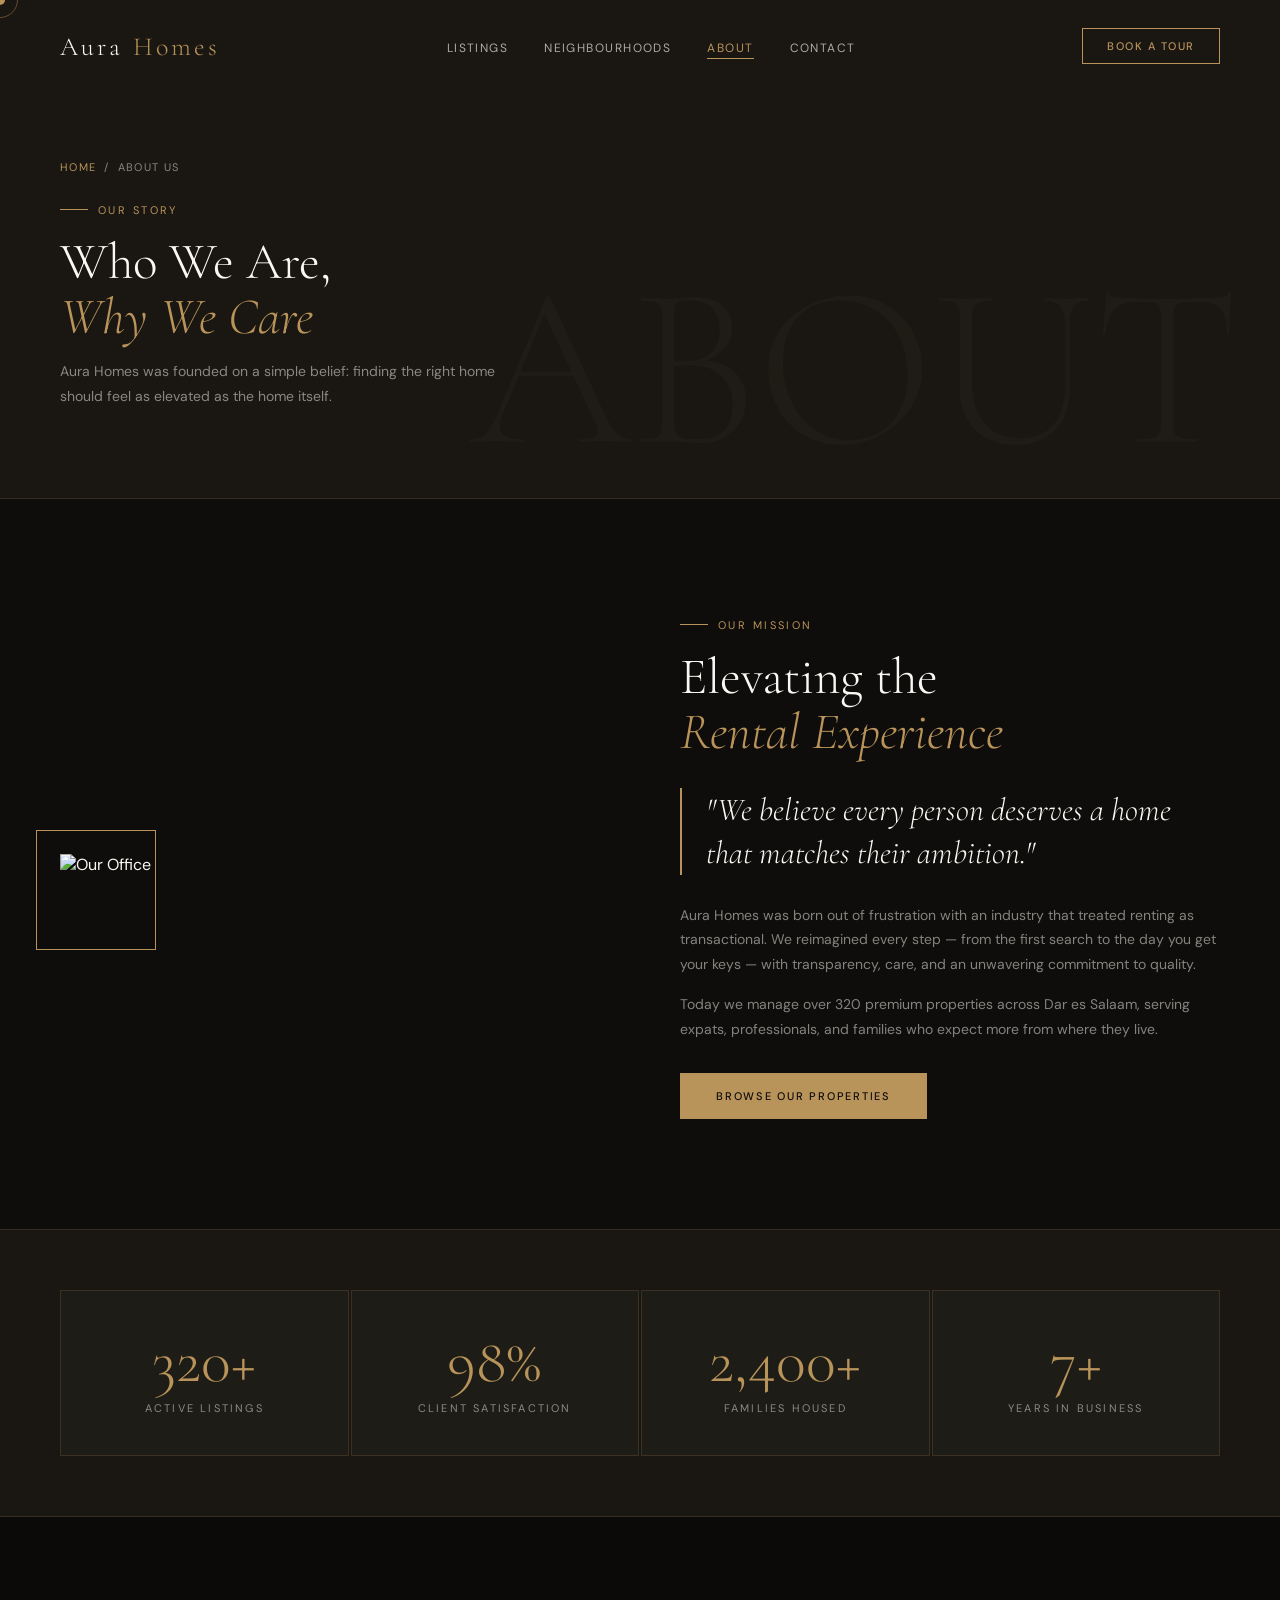
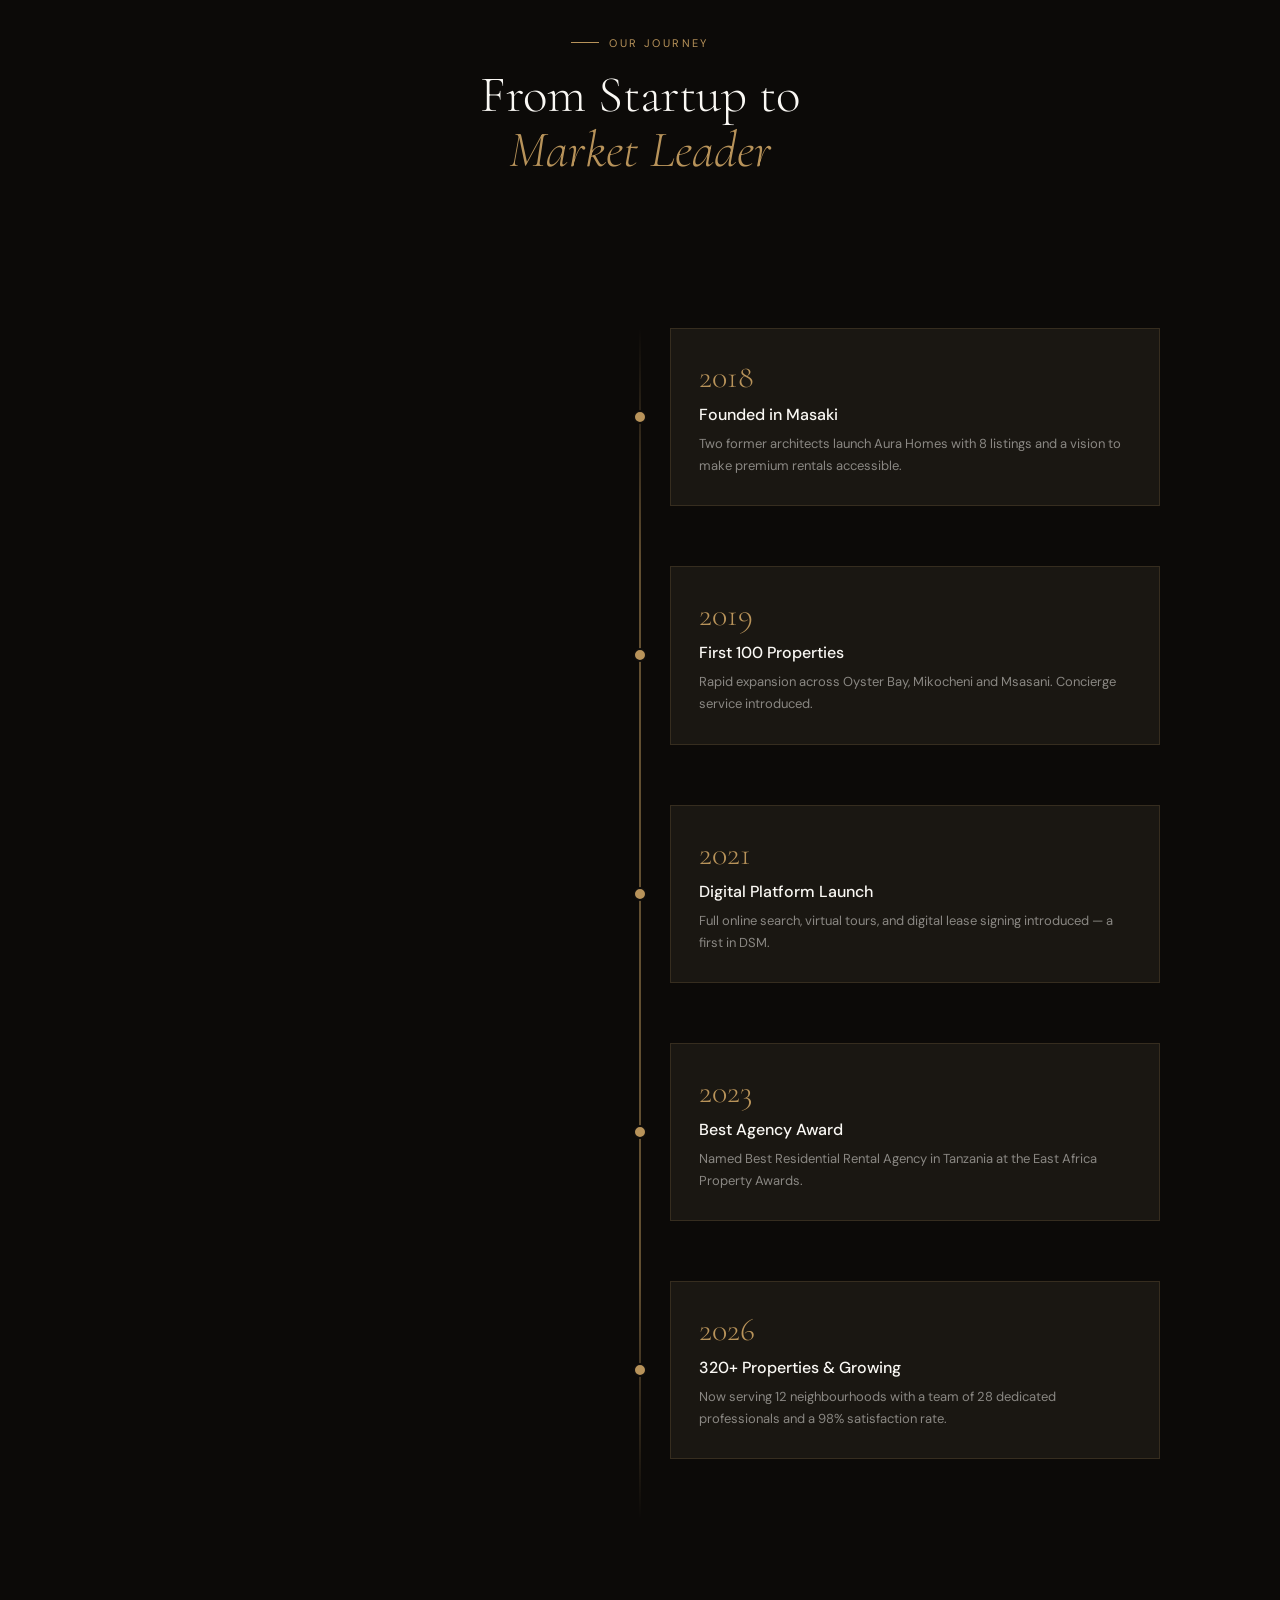
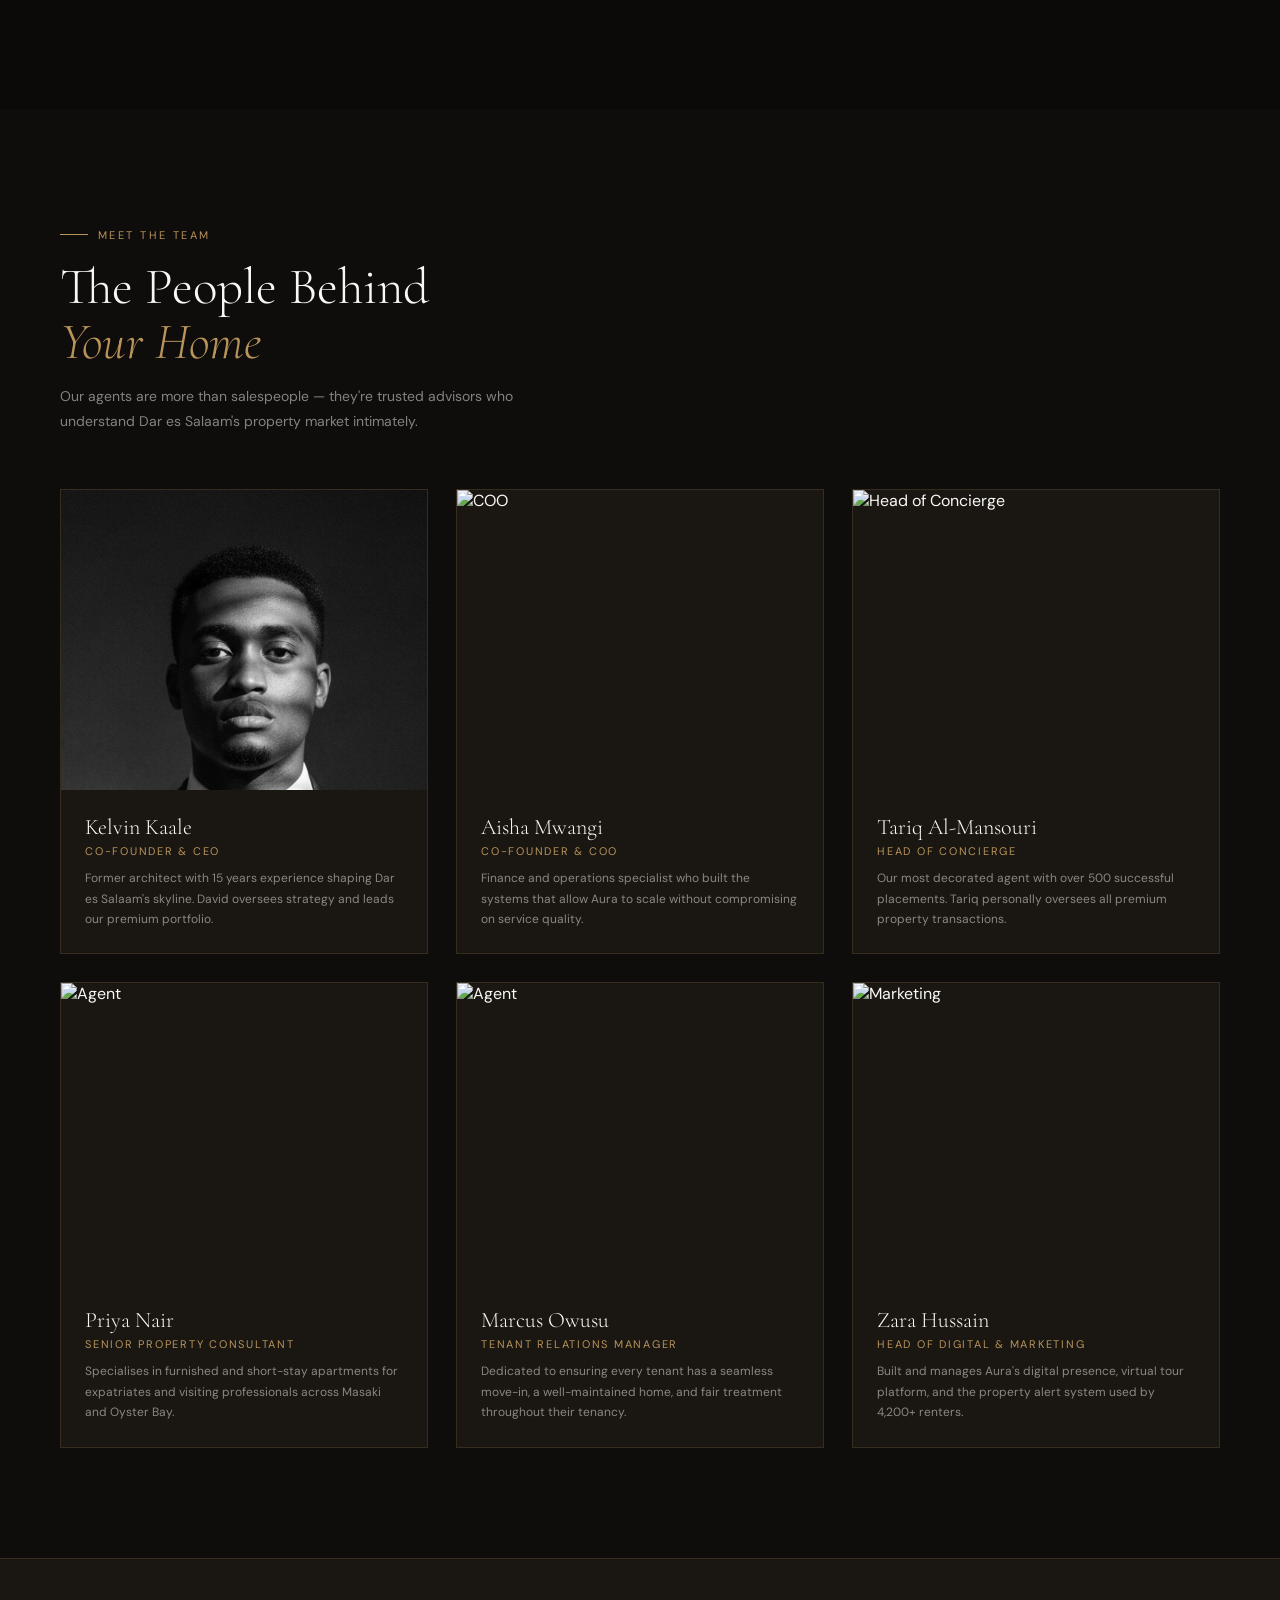
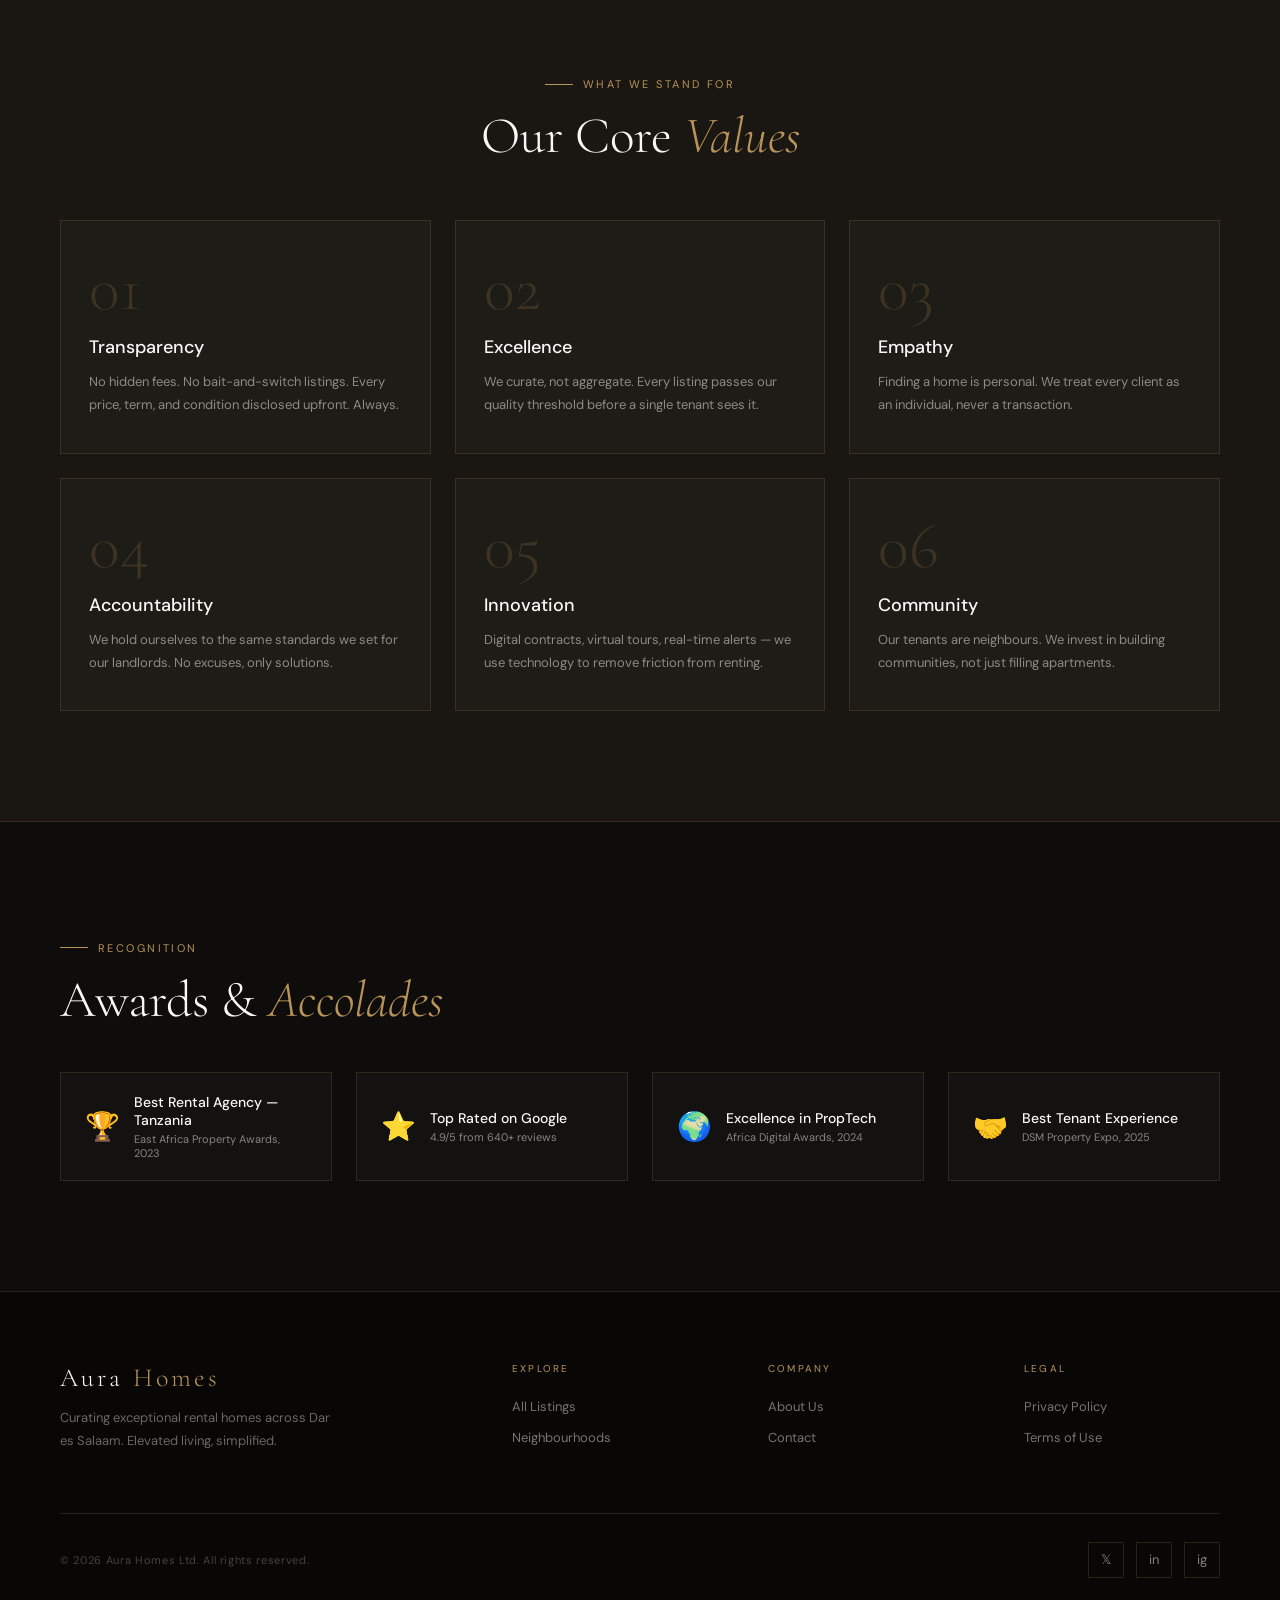
==== about.html @ 1179dc62 "Update CEO image source in about.html" ====
<!DOCTYPE html>
<html lang="en">
<head>
<meta charset="UTF-8"/>
<meta name="viewport" content="width=device-width, initial-scale=1.0"/>
<title>About Us | Aura Homes</title>
<link rel="stylesheet" href="shared.css"/>
<style>
/* MISSION */
.mission { display: grid; grid-template-columns: 1fr 1fr; gap: 80px; align-items: center; }
.mission-img { position: relative; }
.mission-img img { width: 100%; display: block; }
.mission-img-accent { position: absolute; top: -24px; left: -24px; width: 120px; height: 120px; border: 1px solid var(--gold); pointer-events: none; }
.mission-quote { font-family: 'Cormorant Garamond', serif; font-size: 32px; font-style: italic; font-weight: 300; line-height: 1.35; color: var(--canvas); margin: 28px 0; border-left: 2px solid var(--gold); padding-left: 24px; }

/* STATS BAR */
.stats-bar { background: var(--card-bg); border-top: 1px solid var(--border); border-bottom: 1px solid var(--border); padding: 60px; }
.stats-row { display: grid; grid-template-columns: repeat(4,1fr); gap: 2px; }
.stat-block { text-align: center; padding: 40px 20px; border: 1px solid var(--border); background: rgba(255,255,255,.02); transition: background .3s; }
.stat-block:hover { background: var(--gold-dim); }
.stat-block-num { font-family: 'Cormorant Garamond', serif; font-size: 62px; font-weight: 300; color: var(--gold); line-height: 1; }
.stat-block-label { font-size: 11px; letter-spacing: .2em; text-transform: uppercase; color: var(--muted); margin-top: 8px; }

/* STORY TIMELINE */
.timeline { position: relative; padding: 80px 60px; }
.timeline-line { position: absolute; left: 50%; top: 80px; bottom: 80px; width: 1px; background: linear-gradient(to bottom, transparent, var(--gold) 20%, var(--gold) 80%, transparent); transform: translateX(-50%); }
.timeline-item { display: grid; grid-template-columns: 1fr 60px 1fr; gap: 0; align-items: center; margin-bottom: 60px; }
.timeline-item:nth-child(even) .tl-content { grid-column: 3; grid-row: 1; }
.timeline-item:nth-child(even) .tl-empty { grid-column: 1; grid-row: 1; }
.tl-content { padding: 28px; background: var(--card-bg); border: 1px solid var(--border); transition: border-color .3s; }
.tl-content:hover { border-color: var(--gold); }
.tl-year { font-family: 'Cormorant Garamond', serif; font-size: 32px; font-weight: 300; color: var(--gold); margin-bottom: 8px; }
.tl-title { font-size: 16px; font-weight: 500; margin-bottom: 8px; }
.tl-text { font-size: 13px; color: var(--muted); line-height: 1.7; }
.tl-dot { width: 14px; height: 14px; border-radius: 50%; background: var(--gold); border: 2px solid var(--ink); margin: 0 auto; position: relative; z-index: 1; }

/* TEAM */
.team-grid { display: grid; grid-template-columns: repeat(3,1fr); gap: 28px; margin-top: 56px; }
.team-card { background: var(--card-bg); border: 1px solid var(--border); overflow: hidden; transition: border-color .4s, transform .4s; }
.team-card:hover { border-color: var(--gold); transform: translateY(-4px); }
.team-img { width: 100%; height: 300px; object-fit: cover; object-position: top; display: block; filter: grayscale(.2); transition: filter .4s; }
.team-card:hover .team-img { filter: grayscale(0); }
.team-body { padding: 24px; }
.team-name { font-family: 'Cormorant Garamond', serif; font-size: 22px; font-weight: 300; margin-bottom: 4px; }
.team-role { font-size: 11px; letter-spacing: .16em; text-transform: uppercase; color: var(--gold); margin-bottom: 10px; }
.team-bio { font-size: 12px; color: var(--muted); line-height: 1.7; }

/* VALUES */
.values-grid { display: grid; grid-template-columns: repeat(3,1fr); gap: 24px; margin-top: 56px; }
.value-card { padding: 36px 28px; border: 1px solid var(--border); background: rgba(255,255,255,.02); transition: border-color .3s, background .3s; }
.value-card:hover { border-color: var(--gold); background: var(--gold-dim); }
.value-num { font-family: 'Cormorant Garamond', serif; font-size: 64px; font-weight: 300; color: rgba(184,147,90,.2); line-height: 1; margin-bottom: 14px; }
.value-title { font-size: 18px; font-weight: 500; margin-bottom: 12px; }
.value-text { font-size: 13px; color: var(--muted); line-height: 1.75; }

/* AWARDS */
.awards-row { display: flex; gap: 24px; flex-wrap: wrap; margin-top: 44px; }
.award-item { display: flex; align-items: center; gap: 14px; padding: 20px 24px; border: 1px solid var(--border); background: rgba(255,255,255,.02); flex: 1; min-width: 220px; }
.award-icon { font-size: 28px; }
.award-title { font-size: 14px; font-weight: 500; }
.award-year { font-size: 11px; color: var(--muted); margin-top: 3px; }
</style>
</head>
<body>

<div class="cursor" id="cursor"></div>
<div class="cursor-ring" id="ring"></div>

<nav id="nav">
  <a href="index.html" class="nav-logo">Aura <span>Homes</span></a>
  <ul class="nav-links">
    <li><a href="listings.html">Listings</a></li>
    <li><a href="neighborhoods.html">Neighbourhoods</a></li>
    <li><a href="about.html" class="active">About</a></li>
    <li><a href="contact.html">Contact</a></li>
  </ul>
  <a href="contact.html" class="nav-cta">Book a Tour</a>
</nav>

<!-- PAGE HEADER -->
<div class="page-header" data-bg-text="ABOUT">
  <div class="breadcrumb"><a href="index.html">Home</a><span>/</span><span>About Us</span></div>
  <div class="section-tag">Our Story</div>
  <h1 class="section-h2">Who We Are,<br/><em>Why We Care</em></h1>
  <p class="section-sub" style="margin-top:12px">Aura Homes was founded on a simple belief: finding the right home should feel as elevated as the home itself.</p>
</div>

<!-- MISSION -->
<section class="section">
  <div class="mission">
    <div class="mission-img reveal">
      <div class="mission-img-accent"></div>
      <img src="https://images.unsplash.com/photo-1600566753086-00f18fb6b3ea?w=800&q=80" alt="Our Office"/>
    </div>
    <div class="reveal reveal-d2">
      <div class="section-tag">Our Mission</div>
      <h2 class="section-h2">Elevating the<br/><em>Rental Experience</em></h2>
      <blockquote class="mission-quote">"We believe every person deserves a home that matches their ambition."</blockquote>
      <p class="section-sub" style="max-width:100%">Aura Homes was born out of frustration with an industry that treated renting as transactional. We reimagined every step — from the first search to the day you get your keys — with transparency, care, and an unwavering commitment to quality.</p>
      <p class="section-sub" style="max-width:100%;margin-top:16px">Today we manage over 320 premium properties across Dar es Salaam, serving expats, professionals, and families who expect more from where they live.</p>
      <a href="listings.html" class="btn-primary" style="margin-top:32px;display:inline-block">Browse Our Properties</a>
    </div>
  </div>
</section>

<!-- STATS -->
<div class="stats-bar">
  <div class="stats-row">
    <div class="stat-block reveal"><div class="stat-block-num">320+</div><div class="stat-block-label">Active Listings</div></div>
    <div class="stat-block reveal reveal-d1"><div class="stat-block-num">98%</div><div class="stat-block-label">Client Satisfaction</div></div>
    <div class="stat-block reveal reveal-d2"><div class="stat-block-num">2,400+</div><div class="stat-block-label">Families Housed</div></div>
    <div class="stat-block reveal reveal-d3"><div class="stat-block-num">7+</div><div class="stat-block-label">Years in Business</div></div>
  </div>
</div>

<!-- COMPANY TIMELINE -->
<section class="section section-dark">
  <div style="text-align:center;max-width:540px;margin:0 auto 70px">
    <div class="section-tag" style="justify-content:center">Our Journey</div>
    <h2 class="section-h2">From Startup to<br/><em>Market Leader</em></h2>
  </div>
  <div class="timeline">
    <div class="timeline-line"></div>
    <div class="timeline-item reveal">
      <div class="tl-content"><div class="tl-year">2018</div><div class="tl-title">Founded in Masaki</div><div class="tl-text">Two former architects launch Aura Homes with 8 listings and a vision to make premium rentals accessible.</div></div>
      <div><div class="tl-dot"></div></div>
      <div class="tl-empty"></div>
    </div>
    <div class="timeline-item reveal reveal-d1">
      <div class="tl-empty"></div>
      <div><div class="tl-dot"></div></div>
      <div class="tl-content"><div class="tl-year">2019</div><div class="tl-title">First 100 Properties</div><div class="tl-text">Rapid expansion across Oyster Bay, Mikocheni and Msasani. Concierge service introduced.</div></div>
    </div>
    <div class="timeline-item reveal reveal-d2">
      <div class="tl-content"><div class="tl-year">2021</div><div class="tl-title">Digital Platform Launch</div><div class="tl-text">Full online search, virtual tours, and digital lease signing introduced — a first in DSM.</div></div>
      <div><div class="tl-dot"></div></div>
      <div class="tl-empty"></div>
    </div>
    <div class="timeline-item reveal reveal-d3">
      <div class="tl-empty"></div>
      <div><div class="tl-dot"></div></div>
      <div class="tl-content"><div class="tl-year">2023</div><div class="tl-title">Best Agency Award</div><div class="tl-text">Named Best Residential Rental Agency in Tanzania at the East Africa Property Awards.</div></div>
    </div>
    <div class="timeline-item reveal reveal-d4">
      <div class="tl-content"><div class="tl-year">2026</div><div class="tl-title">320+ Properties & Growing</div><div class="tl-text">Now serving 12 neighbourhoods with a team of 28 dedicated professionals and a 98% satisfaction rate.</div></div>
      <div><div class="tl-dot"></div></div>
      <div class="tl-empty"></div>
    </div>
  </div>
</section>

<!-- TEAM -->
<section class="section">
  <div class="reveal">
    <div class="section-tag">Meet the Team</div>
    <h2 class="section-h2">The People Behind<br/><em>Your Home</em></h2>
    <p class="section-sub">Our agents are more than salespeople — they're trusted advisors who understand Dar es Salaam's property market intimately.</p>
  </div>
  <div class="team-grid">
    <div class="team-card reveal">
      <img class="team-img" src="Kaale.png" alt="CEO"/>
      <div class="team-body">
        <div class="team-name">Kelvin Kaale</div>
        <div class="team-role">Co-Founder & CEO</div>
        <div class="team-bio">Former architect with 15 years experience shaping Dar es Salaam's skyline. David oversees strategy and leads our premium portfolio.</div>
      </div>
    </div>
    <div class="team-card reveal reveal-d1">
      <img class="team-img" src="https://images.unsplash.com/photo-1573496359142-b8d87734a5a2?w=600&q=80" alt="COO"/>
      <div class="team-body">
        <div class="team-name">Aisha Mwangi</div>
        <div class="team-role">Co-Founder & COO</div>
        <div class="team-bio">Finance and operations specialist who built the systems that allow Aura to scale without compromising on service quality.</div>
      </div>
    </div>
    <div class="team-card reveal reveal-d2">
      <img class="team-img" src="https://images.unsplash.com/photo-1556157382-97eda2f9e2bf?w=600&q=80" alt="Head of Concierge"/>
      <div class="team-body">
        <div class="team-name">Tariq Al-Mansouri</div>
        <div class="team-role">Head of Concierge</div>
        <div class="team-bio">Our most decorated agent with over 500 successful placements. Tariq personally oversees all premium property transactions.</div>
      </div>
    </div>
    <div class="team-card reveal reveal-d1">
      <img class="team-img" src="https://images.unsplash.com/photo-1580489944761-15a19d654956?w=600&q=80" alt="Agent"/>
      <div class="team-body">
        <div class="team-name">Priya Nair</div>
        <div class="team-role">Senior Property Consultant</div>
        <div class="team-bio">Specialises in furnished and short-stay apartments for expatriates and visiting professionals across Masaki and Oyster Bay.</div>
      </div>
    </div>
    <div class="team-card reveal reveal-d2">
      <img class="team-img" src="https://images.unsplash.com/photo-1500648767791-00dcc994a43e?w=600&q=80" alt="Agent"/>
      <div class="team-body">
        <div class="team-name">Marcus Owusu</div>
        <div class="team-role">Tenant Relations Manager</div>
        <div class="team-bio">Dedicated to ensuring every tenant has a seamless move-in, a well-maintained home, and fair treatment throughout their tenancy.</div>
      </div>
    </div>
    <div class="team-card reveal reveal-d3">
      <img class="team-img" src="https://images.unsplash.com/photo-1487412720507-e7ab37603c6f?w=600&q=80" alt="Marketing"/>
      <div class="team-body">
        <div class="team-name">Zara Hussain</div>
        <div class="team-role">Head of Digital & Marketing</div>
        <div class="team-bio">Built and manages Aura's digital presence, virtual tour platform, and the property alert system used by 4,200+ renters.</div>
      </div>
    </div>
  </div>
</section>

<!-- VALUES -->
<section class="section section-card" style="border-top:1px solid var(--border);border-bottom:1px solid var(--border)">
  <div class="reveal" style="text-align:center;max-width:540px;margin:0 auto">
    <div class="section-tag" style="justify-content:center">What We Stand For</div>
    <h2 class="section-h2">Our Core <em>Values</em></h2>
  </div>
  <div class="values-grid">
    <div class="value-card reveal"><div class="value-num">01</div><div class="value-title">Transparency</div><div class="value-text">No hidden fees. No bait-and-switch listings. Every price, term, and condition disclosed upfront. Always.</div></div>
    <div class="value-card reveal reveal-d1"><div class="value-num">02</div><div class="value-title">Excellence</div><div class="value-text">We curate, not aggregate. Every listing passes our quality threshold before a single tenant sees it.</div></div>
    <div class="value-card reveal reveal-d2"><div class="value-num">03</div><div class="value-title">Empathy</div><div class="value-text">Finding a home is personal. We treat every client as an individual, never a transaction.</div></div>
    <div class="value-card reveal"><div class="value-num">04</div><div class="value-title">Accountability</div><div class="value-text">We hold ourselves to the same standards we set for our landlords. No excuses, only solutions.</div></div>
    <div class="value-card reveal reveal-d1"><div class="value-num">05</div><div class="value-title">Innovation</div><div class="value-text">Digital contracts, virtual tours, real-time alerts — we use technology to remove friction from renting.</div></div>
    <div class="value-card reveal reveal-d2"><div class="value-num">06</div><div class="value-title">Community</div><div class="value-text">Our tenants are neighbours. We invest in building communities, not just filling apartments.</div></div>
  </div>
</section>

<!-- AWARDS -->
<section class="section">
  <div class="reveal">
    <div class="section-tag">Recognition</div>
    <h2 class="section-h2">Awards &amp; <em>Accolades</em></h2>
  </div>
  <div class="awards-row">
    <div class="award-item reveal"><div class="award-icon">🏆</div><div><div class="award-title">Best Rental Agency — Tanzania</div><div class="award-year">East Africa Property Awards, 2023</div></div></div>
    <div class="award-item reveal reveal-d1"><div class="award-icon">⭐</div><div><div class="award-title">Top Rated on Google</div><div class="award-year">4.9/5 from 640+ reviews</div></div></div>
    <div class="award-item reveal reveal-d2"><div class="award-icon">🌍</div><div><div class="award-title">Excellence in PropTech</div><div class="award-year">Africa Digital Awards, 2024</div></div></div>
    <div class="award-item reveal reveal-d3"><div class="award-icon">🤝</div><div><div class="award-title">Best Tenant Experience</div><div class="award-year">DSM Property Expo, 2025</div></div></div>
  </div>
</section>

<!-- FOOTER -->
<footer>
  <div class="footer-top">
    <div class="footer-brand"><a href="index.html" class="nav-logo">Aura <span>Homes</span></a><p>Curating exceptional rental homes across Dar es Salaam. Elevated living, simplified.</p></div>
    <div><div class="footer-col-title">Explore</div><ul class="footer-links"><li><a href="listings.html">All Listings</a></li><li><a href="neighborhoods.html">Neighbourhoods</a></li></ul></div>
    <div><div class="footer-col-title">Company</div><ul class="footer-links"><li><a href="about.html">About Us</a></li><li><a href="contact.html">Contact</a></li></ul></div>
    <div><div class="footer-col-title">Legal</div><ul class="footer-links"><li><a href="#">Privacy Policy</a></li><li><a href="#">Terms of Use</a></li></ul></div>
  </div>
  <div class="footer-bottom"><div class="footer-copy">© 2026 Aura Homes Ltd. All rights reserved.</div><div class="footer-socials"><a href="#" class="social-link">𝕏</a><a href="#" class="social-link">in</a><a href="#" class="social-link">ig</a></div></div>
</footer>

<script>
  const cur=document.getElementById('cursor'),ring=document.getElementById('ring');
  let rx=0,ry=0;
  document.addEventListener('mousemove',e=>{cur.style.left=e.clientX+'px';cur.style.top=e.clientY+'px';});
  (function a(){rx+=(parseFloat(cur.style.left||0)-rx)*.12;ry+=(parseFloat(cur.style.top||0)-ry)*.12;ring.style.left=rx+'px';ring.style.top=ry+'px';requestAnimationFrame(a);})();
  window.addEventListener('scroll',()=>{document.getElementById('nav').classList.toggle('scrolled',scrollY>60);reveal();});
  function reveal(){document.querySelectorAll('.reveal').forEach(el=>{if(el.getBoundingClientRect().top<innerHeight-80)el.classList.add('visible');});}
  reveal();
</script>
</body>
</html>
---- shared.css ----
/* =============================================
   AURA HOMES — SHARED DESIGN SYSTEM
   ============================================= */

@import url('https://fonts.googleapis.com/css2?family=Cormorant+Garamond:ital,wght@0,300;0,400;0,600;1,300;1,400&family=DM+Sans:wght@300;400;500&display=swap');

:root {
  --ink:        #0f0d0b;
  --ink2:       #0c0a08;
  --canvas:     #faf8f4;
  --sand:       #e8e0d0;
  --gold:       #b8935a;
  --gold-light: #d4af7a;
  --gold-dim:   rgba(184,147,90,0.15);
  --muted:      rgba(250,248,244,0.5);
  --card-bg:    #1a1712;
  --border:     rgba(184,147,90,0.18);
  --border-sub: rgba(250,248,244,0.08);
  --ease:       cubic-bezier(0.22, 1, 0.36, 1);
}

*, *::before, *::after { box-sizing: border-box; margin: 0; padding: 0; }
html { scroll-behavior: smooth; }
body {
  font-family: 'DM Sans', sans-serif;
  background: var(--ink);
  color: var(--canvas);
  overflow-x: hidden;
  cursor: none;
}

/* SCROLLBAR */
::-webkit-scrollbar { width: 4px; }
::-webkit-scrollbar-track { background: var(--ink); }
::-webkit-scrollbar-thumb { background: var(--gold); border-radius: 2px; }

/* CURSOR */
.cursor {
  position: fixed; top: 0; left: 0;
  width: 10px; height: 10px; background: var(--gold); border-radius: 50%;
  pointer-events: none; z-index: 9999;
  transform: translate(-50%,-50%);
  transition: width .3s, height .3s, background .3s;
}
.cursor-ring {
  position: fixed; top: 0; left: 0;
  width: 36px; height: 36px;
  border: 1px solid rgba(184,147,90,.45); border-radius: 50%;
  pointer-events: none; z-index: 9998;
  transform: translate(-50%,-50%);
}

/* ---- NAV ---- */
nav {
  position: fixed; top: 0; left: 0; right: 0; z-index: 500;
  display: flex; align-items: center; justify-content: space-between;
  padding: 28px 60px;
  transition: padding .5s var(--ease), background .5s ease;
}
nav.scrolled {
  padding: 16px 60px;
  background: rgba(15,13,11,.93);
  backdrop-filter: blur(20px);
  border-bottom: 1px solid var(--border);
}
.nav-logo {
  font-family: 'Cormorant Garamond', serif;
  font-size: 26px; font-weight: 300; letter-spacing: .12em;
  color: var(--canvas); text-decoration: none;
}
.nav-logo span { color: var(--gold); }
.nav-links { display: flex; gap: 36px; list-style: none; }
.nav-links a {
  font-size: 12px; letter-spacing: .12em; text-transform: uppercase;
  color: rgba(250,248,244,.65); text-decoration: none;
  transition: color .3s ease; position: relative;
}
.nav-links a::after {
  content: ''; position: absolute; bottom: -3px; left: 0; right: 0;
  height: 1px; background: var(--gold);
  transform: scaleX(0); transition: transform .3s var(--ease);
}
.nav-links a:hover, .nav-links a.active { color: var(--gold); }
.nav-links a:hover::after, .nav-links a.active::after { transform: scaleX(1); }
.nav-cta {
  padding: 10px 24px; border: 1px solid var(--gold);
  color: var(--gold); font-size: 11px; font-weight: 500;
  letter-spacing: .14em; text-transform: uppercase;
  text-decoration: none; cursor: none;
  transition: background .3s, color .3s;
}
.nav-cta:hover { background: var(--gold); color: var(--ink); }

/* ---- BUTTONS ---- */
.btn-primary {
  display: inline-block; padding: 16px 36px;
  background: var(--gold); color: var(--ink);
  font-size: 11px; font-weight: 500; letter-spacing: .16em;
  text-transform: uppercase; text-decoration: none; border: none; cursor: none;
  transition: background .3s, transform .3s var(--ease);
}
.btn-primary:hover { background: var(--gold-light); transform: translateY(-2px); }
.btn-ghost {
  display: inline-block; padding: 14px 28px;
  background: transparent; color: var(--canvas);
  font-size: 11px; font-weight: 400; letter-spacing: .14em;
  text-transform: uppercase; text-decoration: none;
  border: 1px solid rgba(250,248,244,.25); cursor: none;
  transition: border-color .3s, color .3s;
}
.btn-ghost:hover { border-color: var(--canvas); }
.btn-gold-outline {
  display: inline-block; padding: 12px 26px;
  background: transparent; color: var(--gold);
  font-size: 11px; font-weight: 400; letter-spacing: .14em;
  text-transform: uppercase; text-decoration: none;
  border: 1px solid var(--gold); cursor: none;
  transition: background .3s, color .3s;
}
.btn-gold-outline:hover { background: var(--gold-dim); }

/* ---- SECTION UTILITIES ---- */
.section { padding: 110px 60px; }
.section-dark { background: var(--ink2); }
.section-card { background: var(--card-bg); }
.section-tag {
  display: inline-flex; align-items: center; gap: 10px;
  font-size: 11px; letter-spacing: .22em; text-transform: uppercase;
  color: var(--gold); margin-bottom: 18px;
}
.section-tag::before { content: ''; display: block; width: 28px; height: 1px; background: var(--gold); }
.section-h2 {
  font-family: 'Cormorant Garamond', serif;
  font-size: clamp(36px, 4vw, 58px); font-weight: 300; line-height: 1.08;
  margin-bottom: 14px;
}
.section-h2 em { font-style: italic; color: var(--gold); }
.section-sub {
  font-size: 14px; color: var(--muted); line-height: 1.75;
  max-width: 480px;
}

/* ---- PAGE HEADER ---- */
.page-header {
  padding: 160px 60px 90px;
  background: var(--card-bg);
  border-bottom: 1px solid var(--border);
  position: relative; overflow: hidden;
}
.page-header::before {
  content: attr(data-bg-text);
  position: absolute; bottom: -10px; right: 40px;
  font-family: 'Cormorant Garamond', serif;
  font-size: 18vw; font-weight: 300;
  color: rgba(184,147,90,.04); pointer-events: none; white-space: nowrap;
}
.breadcrumb {
  display: flex; align-items: center; gap: 8px;
  font-size: 11px; letter-spacing: .12em; text-transform: uppercase;
  color: var(--muted); margin-bottom: 20px;
}
.breadcrumb a { color: var(--gold); text-decoration: none; }
.breadcrumb span { color: var(--muted); }

/* ---- PROPERTY CARD ---- */
.prop-card {
  background: var(--card-bg); border: 1px solid var(--border);
  overflow: hidden; position: relative; cursor: none;
  transition: border-color .4s, transform .4s var(--ease);
}
.prop-card:hover { border-color: var(--gold); transform: translateY(-6px); }
.prop-card-img-wrap { position: relative; overflow: hidden; }
.prop-card-img {
  width: 100%; height: 280px; object-fit: cover; display: block;
  transition: transform .7s var(--ease);
}
.prop-card:hover .prop-card-img { transform: scale(1.06); }
.prop-card-badge {
  position: absolute; top: 16px; left: 16px;
  background: var(--gold); color: var(--ink);
  font-size: 9px; font-weight: 600; letter-spacing: .15em;
  text-transform: uppercase; padding: 5px 12px;
}
.prop-card-fav {
  position: absolute; top: 16px; right: 16px;
  width: 34px; height: 34px; border-radius: 50%;
  background: rgba(15,13,11,.6); border: 1px solid var(--border);
  display: flex; align-items: center; justify-content: center;
  font-size: 14px; cursor: none; transition: background .3s;
}
.prop-card-fav:hover { background: rgba(184,147,90,.2); }
.prop-card-body { padding: 24px; }
.prop-price {
  font-family: 'Cormorant Garamond', serif;
  font-size: 26px; font-weight: 300; color: var(--gold); margin-bottom: 4px;
}
.prop-price sub { font-size: 14px; color: var(--muted); }
.prop-name { font-size: 16px; font-weight: 500; margin-bottom: 4px; }
.prop-loc { font-size: 12px; color: var(--muted); margin-bottom: 18px; }
.prop-meta {
  display: flex; gap: 16px; padding-top: 18px;
  border-top: 1px solid var(--border-sub);
  font-size: 11px; letter-spacing: .08em; color: var(--muted);
  text-transform: uppercase;
}

/* ---- FOOTER ---- */
footer {
  background: #080706;
  border-top: 1px solid var(--border);
  padding: 70px 60px 40px;
}
.footer-top {
  display: grid; grid-template-columns: 2fr 1fr 1fr 1fr;
  gap: 60px; margin-bottom: 60px;
}
.footer-brand p { font-size: 13px; color: rgba(250,248,244,.4); line-height: 1.75; max-width: 280px; margin-top: 14px; }
.footer-col-title { font-size: 10px; letter-spacing: .22em; text-transform: uppercase; color: var(--gold); margin-bottom: 20px; }
.footer-links { list-style: none; display: flex; flex-direction: column; gap: 10px; }
.footer-links a { font-size: 13px; color: rgba(250,248,244,.45); text-decoration: none; transition: color .3s; }
.footer-links a:hover { color: var(--canvas); }
.footer-bottom {
  border-top: 1px solid var(--border);
  padding-top: 28px;
  display: flex; justify-content: space-between; align-items: center;
}
.footer-copy { font-size: 11px; color: rgba(250,248,244,.25); letter-spacing: .06em; }
.footer-socials { display: flex; gap: 12px; }
.social-link {
  width: 36px; height: 36px; border: 1px solid var(--border);
  display: flex; align-items: center; justify-content: center;
  text-decoration: none; font-size: 13px; color: var(--muted);
  transition: border-color .3s, color .3s;
}
.social-link:hover { border-color: var(--gold); color: var(--gold); }

/* ---- FORM ELEMENTS ---- */
.form-group { margin-bottom: 20px; }
.form-label { display: block; font-size: 11px; letter-spacing: .14em; text-transform: uppercase; color: var(--muted); margin-bottom: 8px; }
.form-input, .form-select, .form-textarea {
  width: 100%; padding: 14px 18px;
  background: rgba(255,255,255,.04); border: 1px solid var(--border-sub);
  color: var(--canvas); font-family: 'DM Sans', sans-serif; font-size: 14px;
  outline: none; transition: border-color .3s; appearance: none;
}
.form-input::placeholder, .form-textarea::placeholder { color: rgba(250,248,244,.25); }
.form-input:focus, .form-select:focus, .form-textarea:focus { border-color: var(--gold); }
.form-textarea { resize: vertical; min-height: 130px; }
.form-select { cursor: none; }
.form-select option { background: #1a1712; }

/* ---- REVEAL ANIMATION ---- */
.reveal { opacity: 0; transform: translateY(36px); transition: opacity .8s ease, transform .8s var(--ease); }
.reveal.visible { opacity: 1; transform: translateY(0); }
.reveal-d1 { transition-delay: .1s; }
.reveal-d2 { transition-delay: .2s; }
.reveal-d3 { transition-delay: .3s; }
.reveal-d4 { transition-delay: .4s; }
.reveal-d5 { transition-delay: .5s; }

/* ---- DIVIDER ---- */
.divider { width: 60px; height: 1px; background: var(--gold); margin: 24px 0; }

/* ---- TAG PILL ---- */
.tag-pill {
  display: inline-block; padding: 5px 14px;
  border: 1px solid var(--border); font-size: 11px;
  color: var(--muted); letter-spacing: .1em;
}

/* ---- SHARED SCRIPT (included inline per page) ---- */
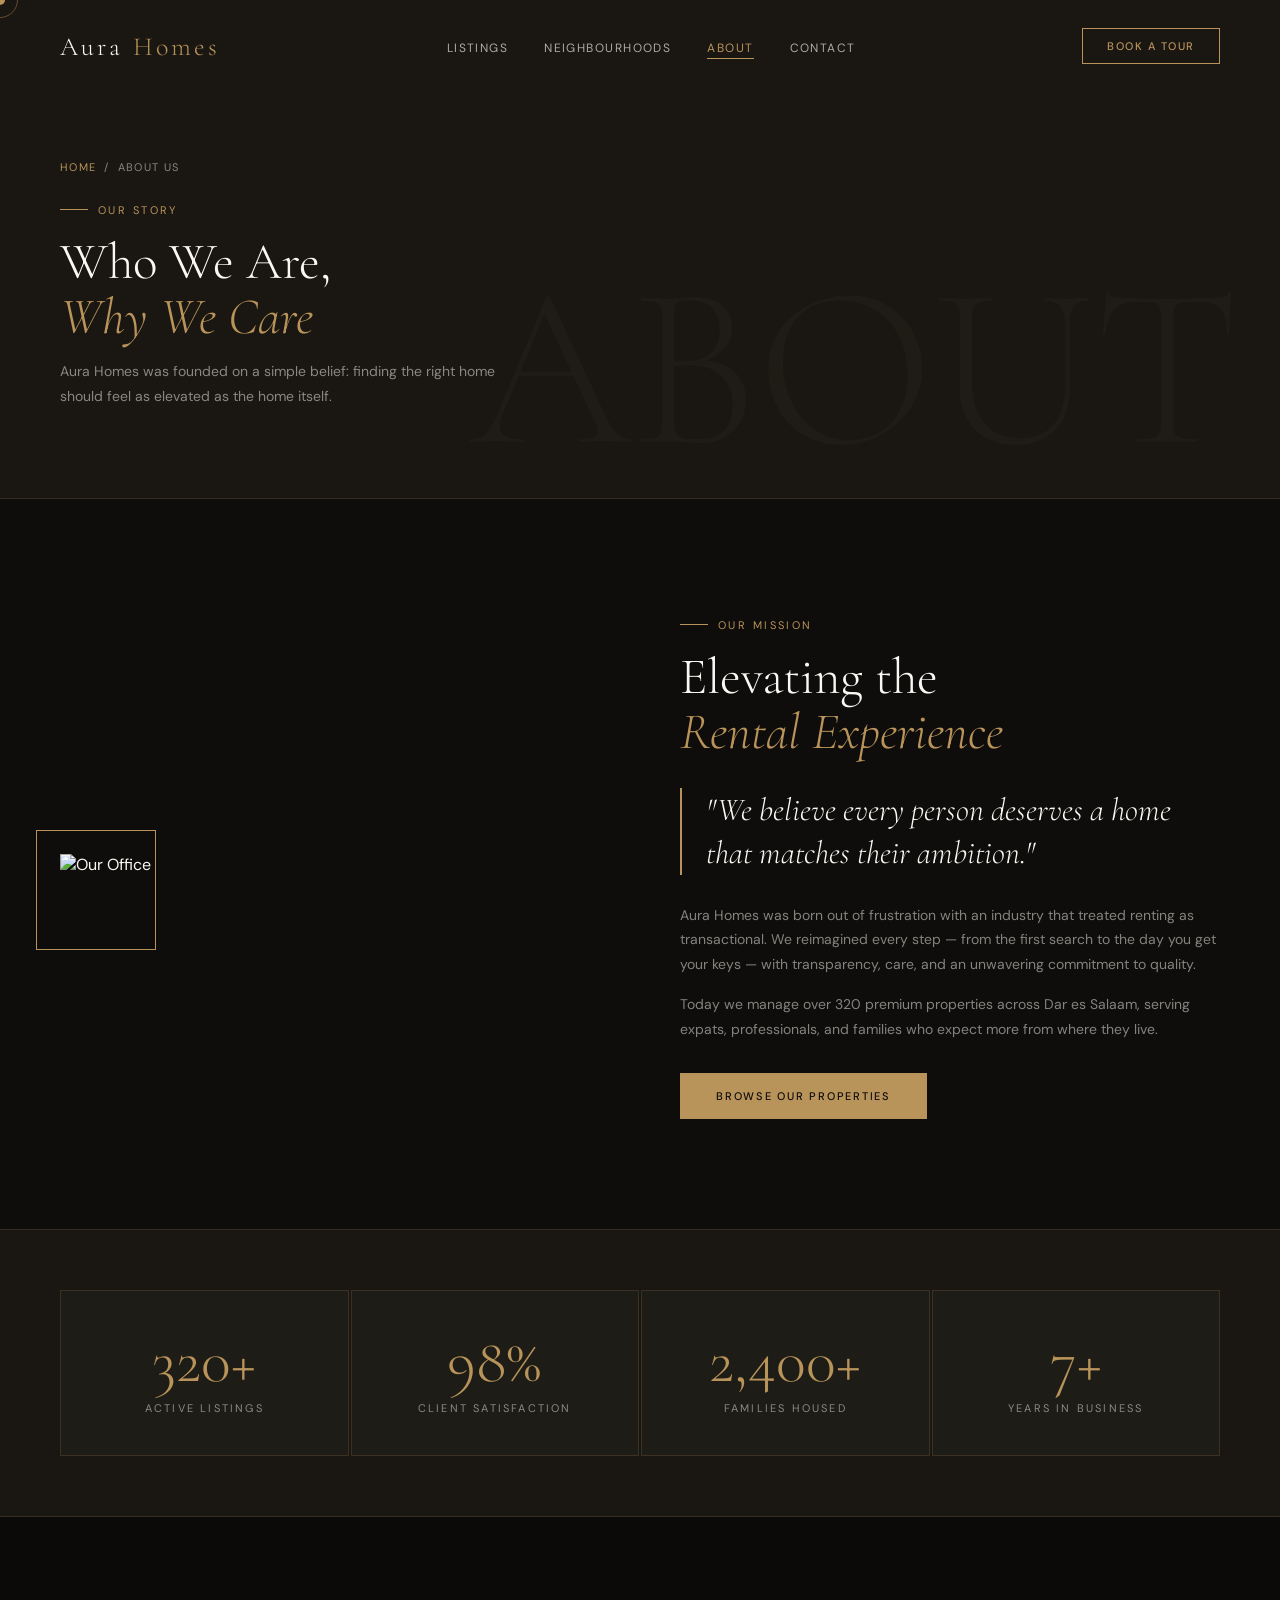
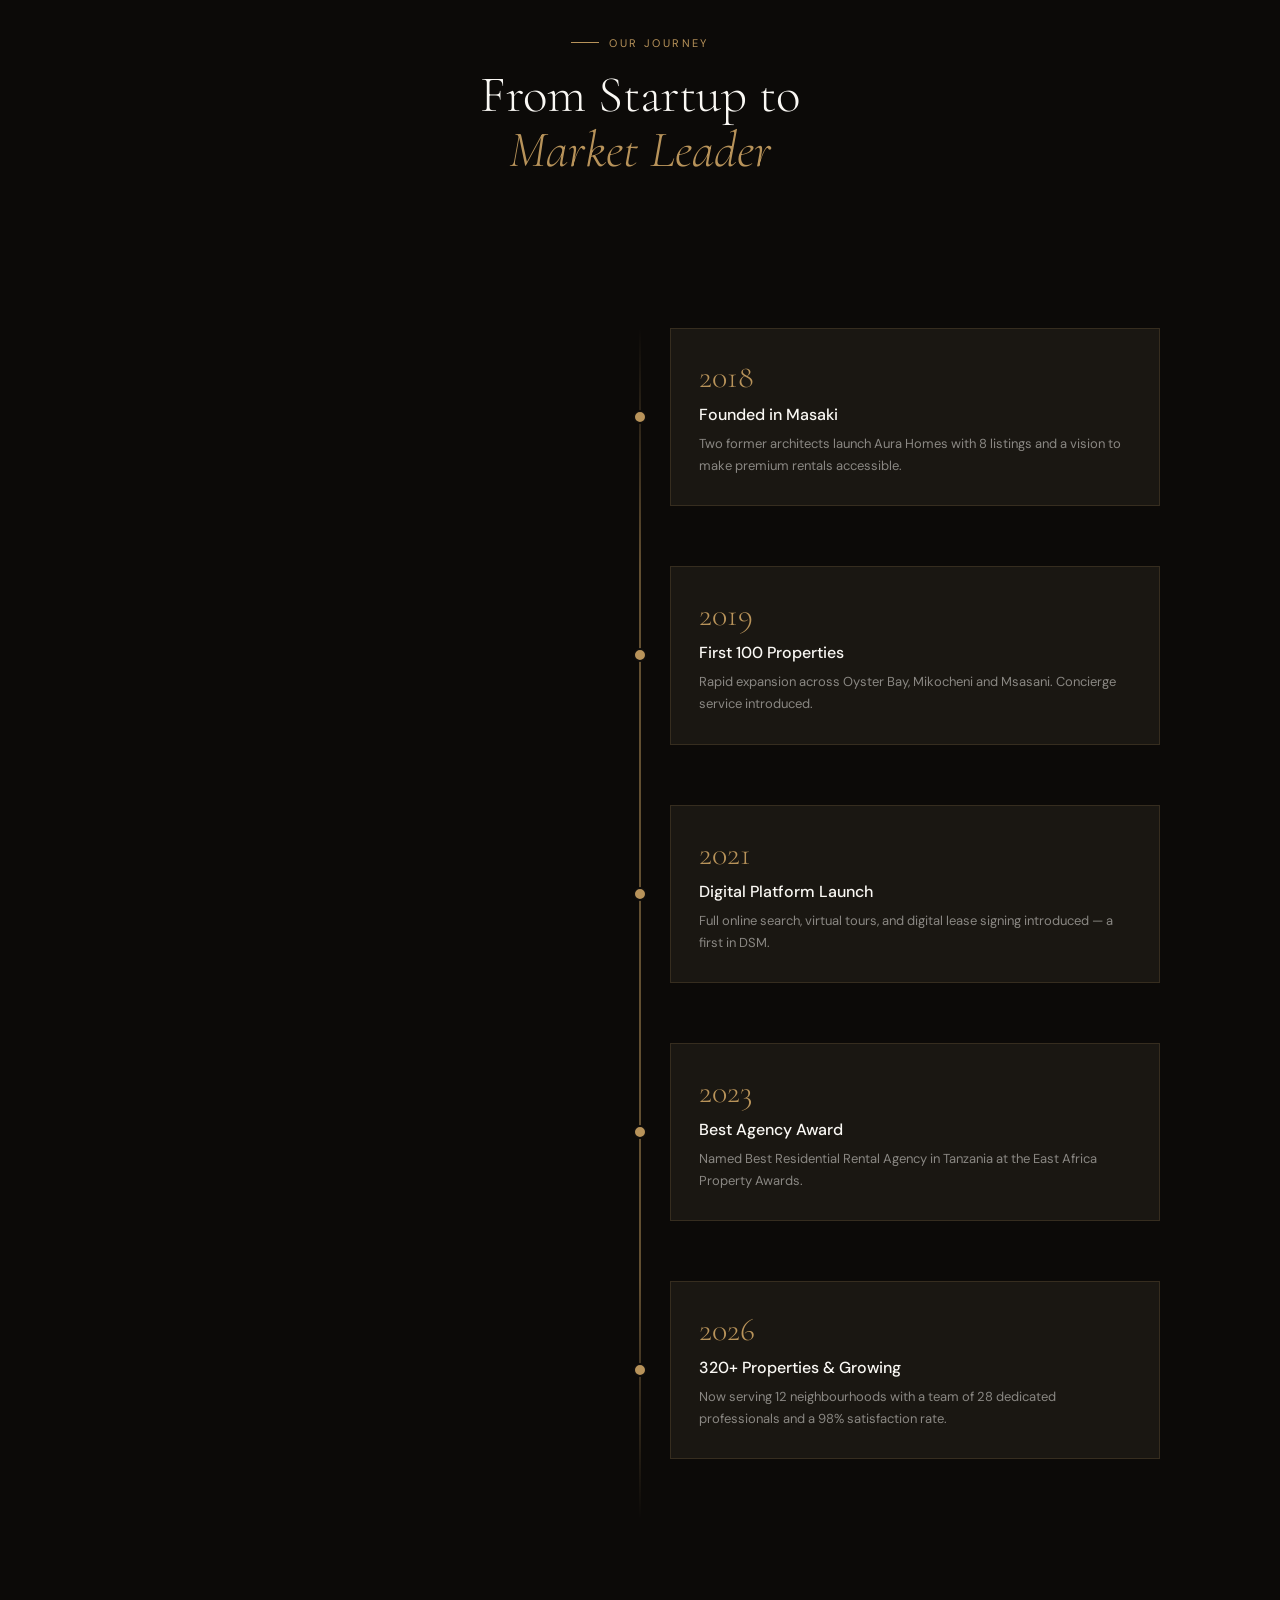
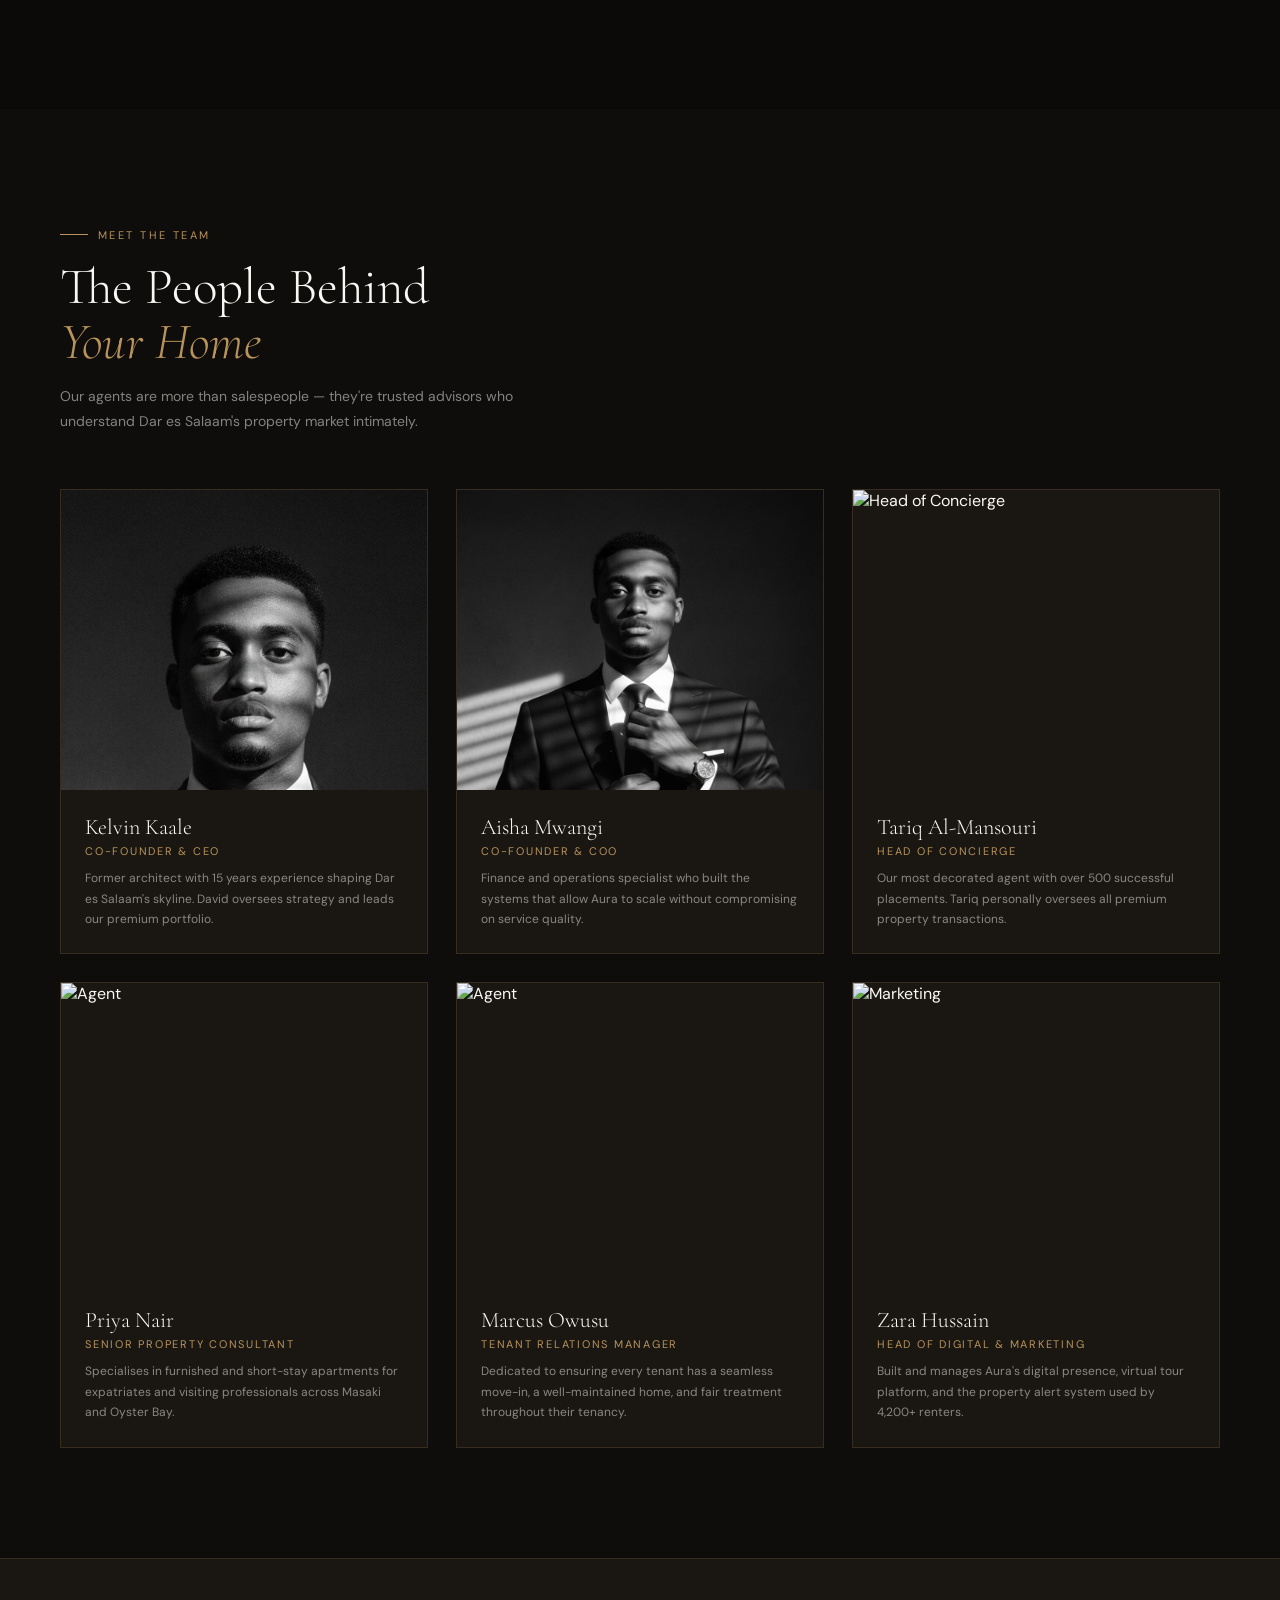
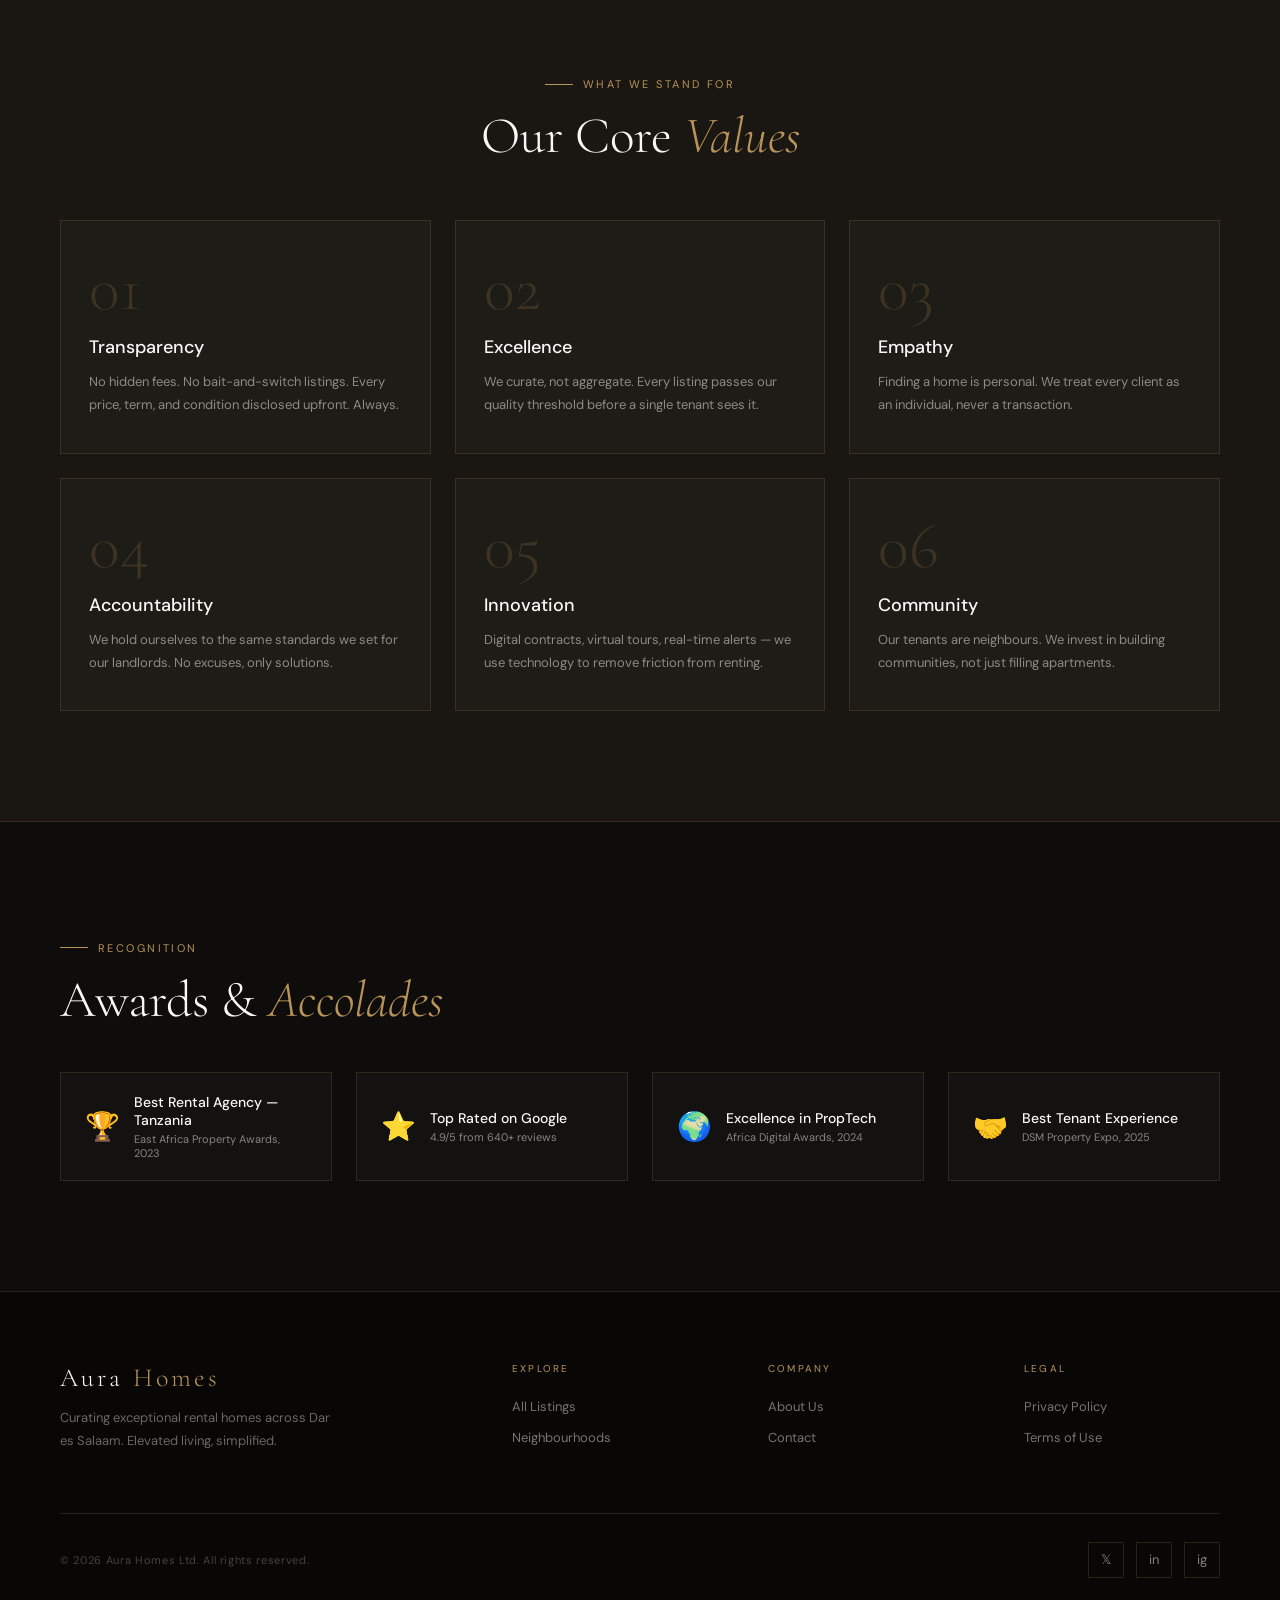
==== commit dfa1f937: "Update COO image source in about.html" ====
--- a/about.html
+++ b/about.html
@@ -166,7 +166,7 @@
       </div>
     </div>
     <div class="team-card reveal reveal-d1">
-      <img class="team-img" src="https://images.unsplash.com/photo-1573496359142-b8d87734a5a2?w=600&q=80" alt="COO"/>
+      <img class="team-img" src="KelvinKaale.png" alt="COO"/>
       <div class="team-body">
         <div class="team-name">Aisha Mwangi</div>
         <div class="team-role">Co-Founder & COO</div>
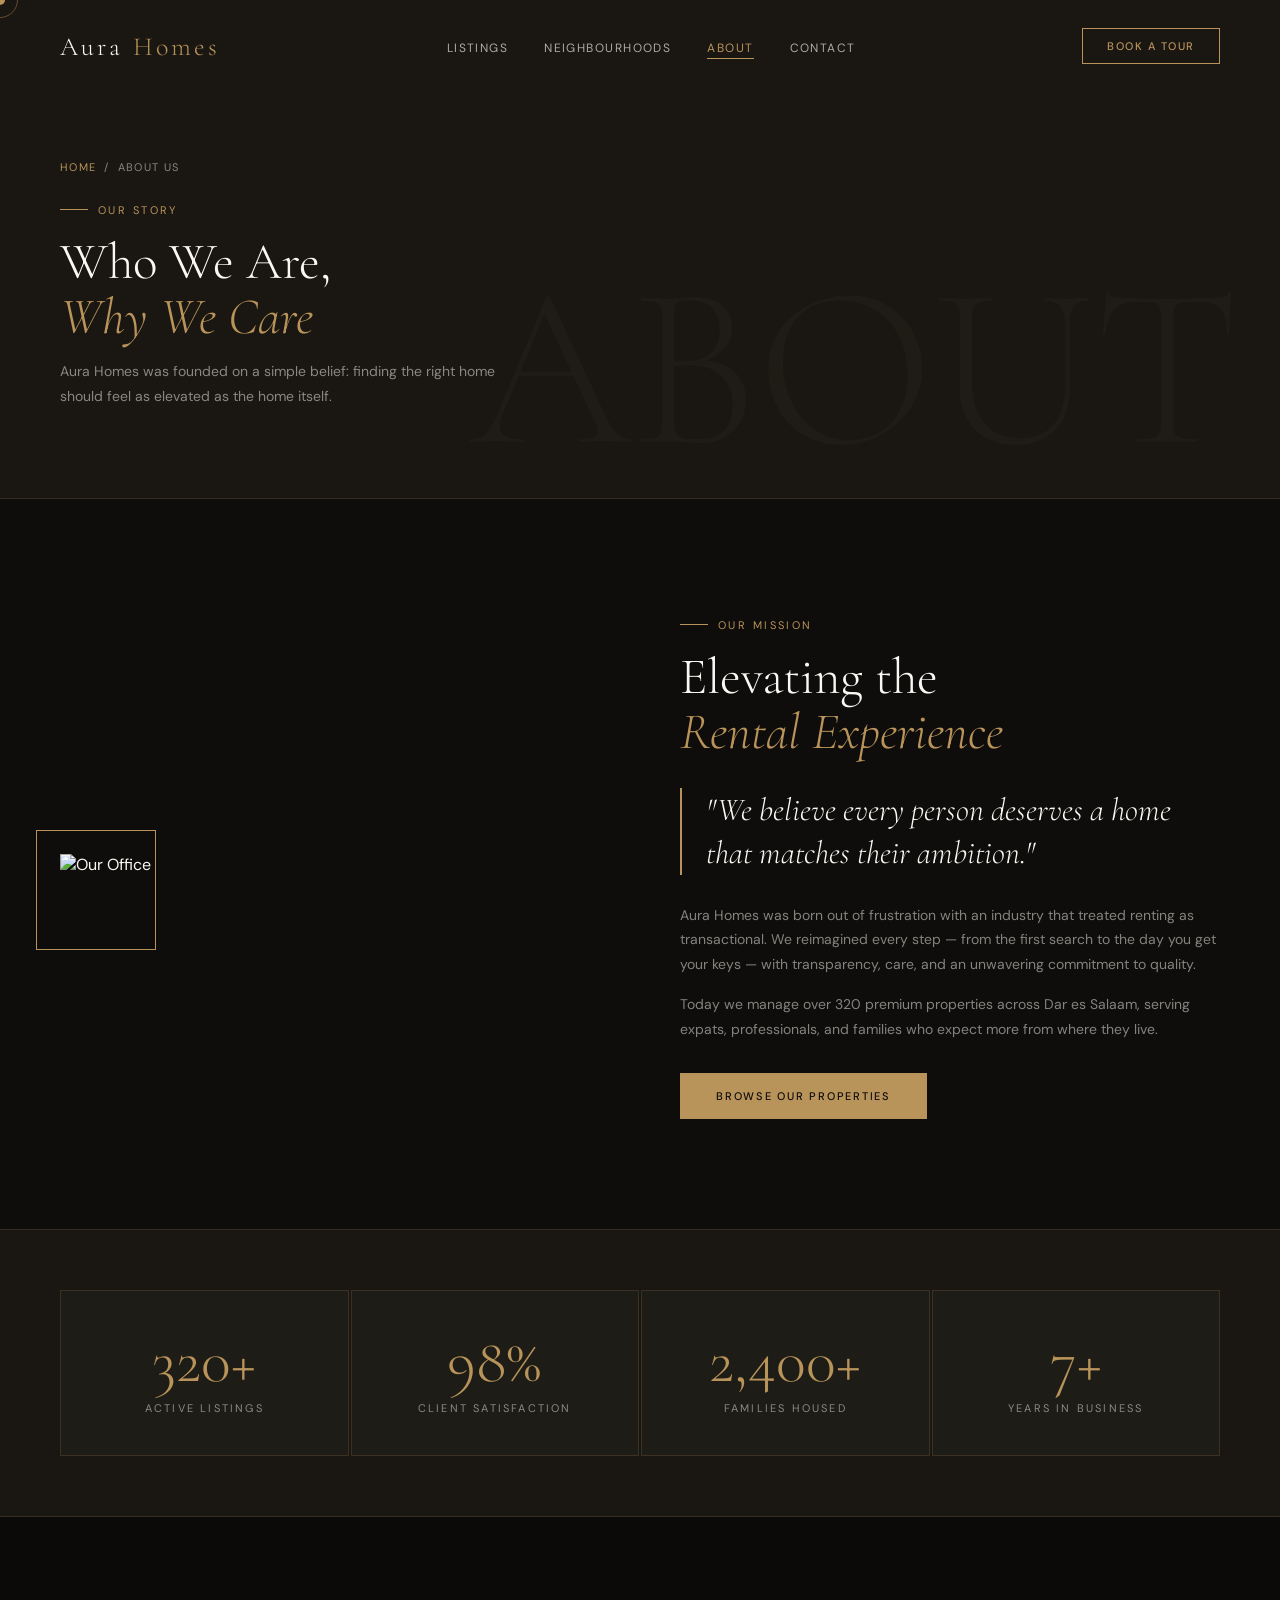
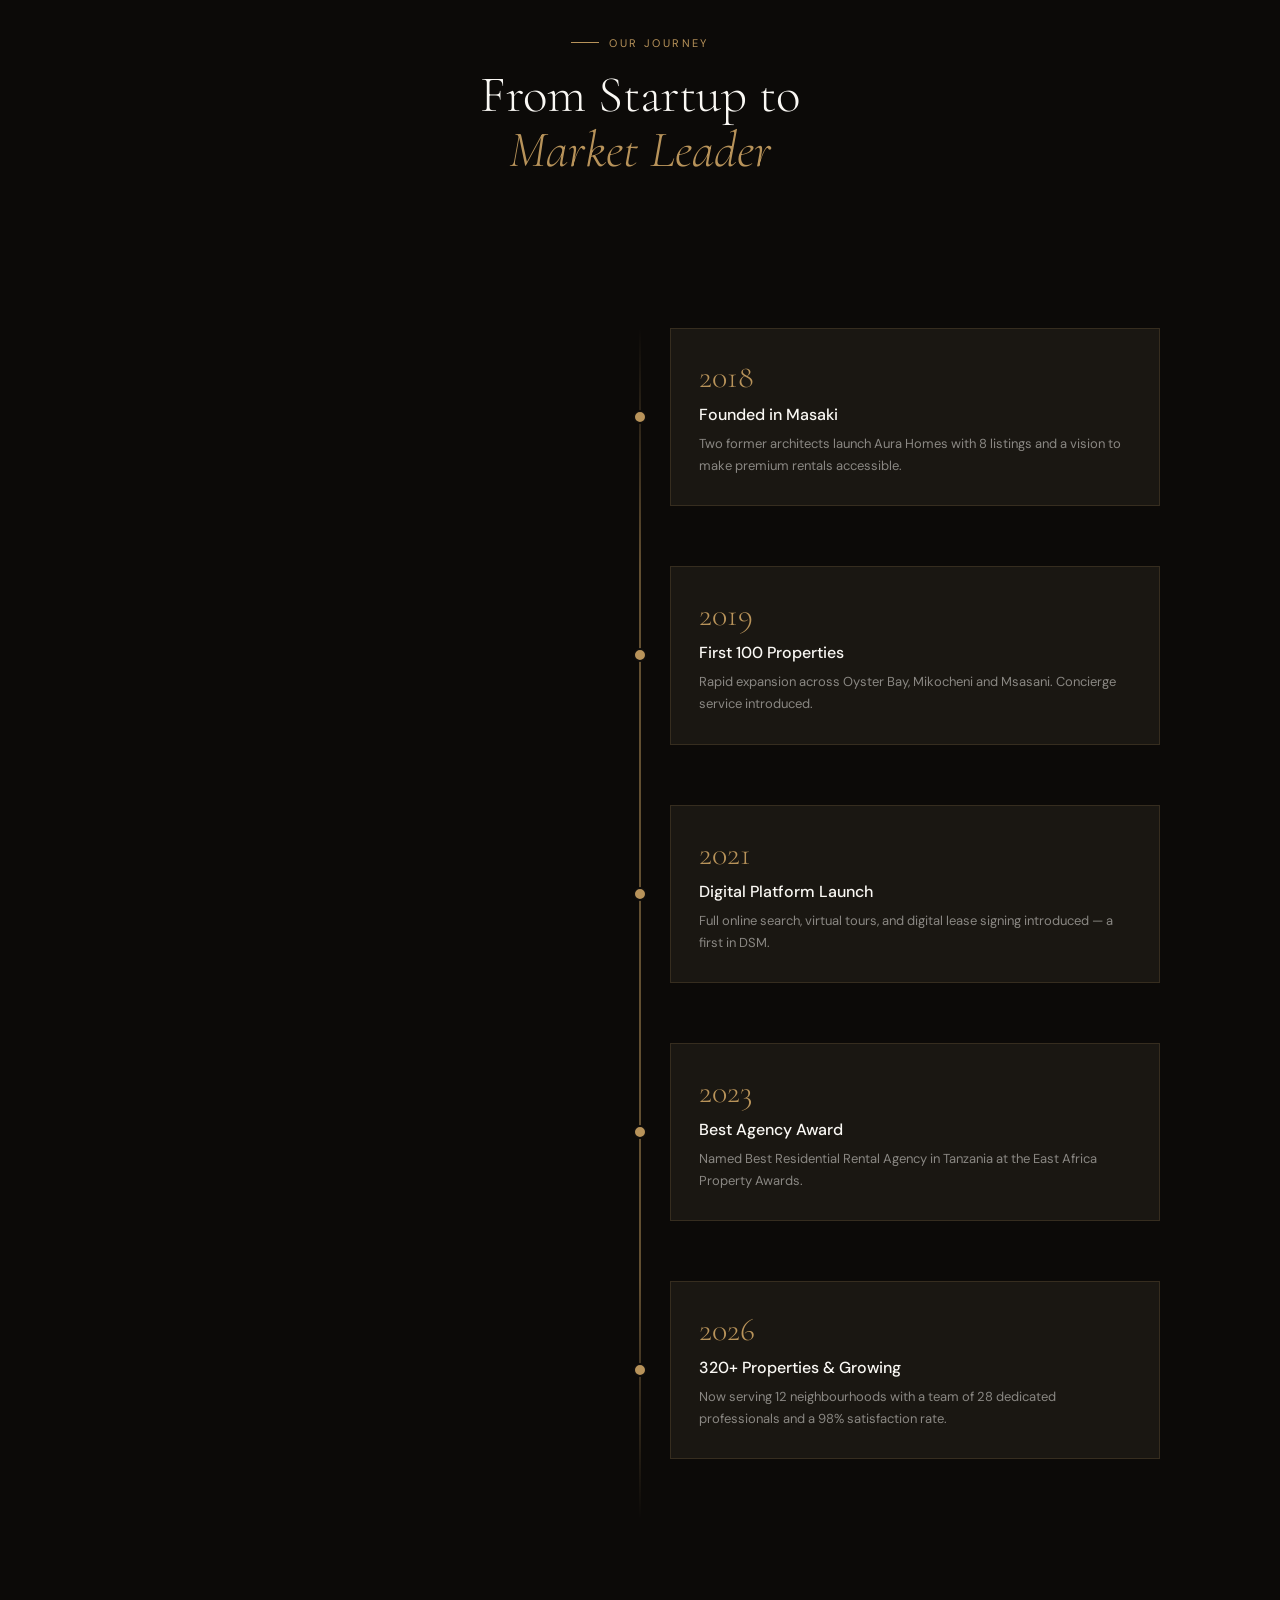
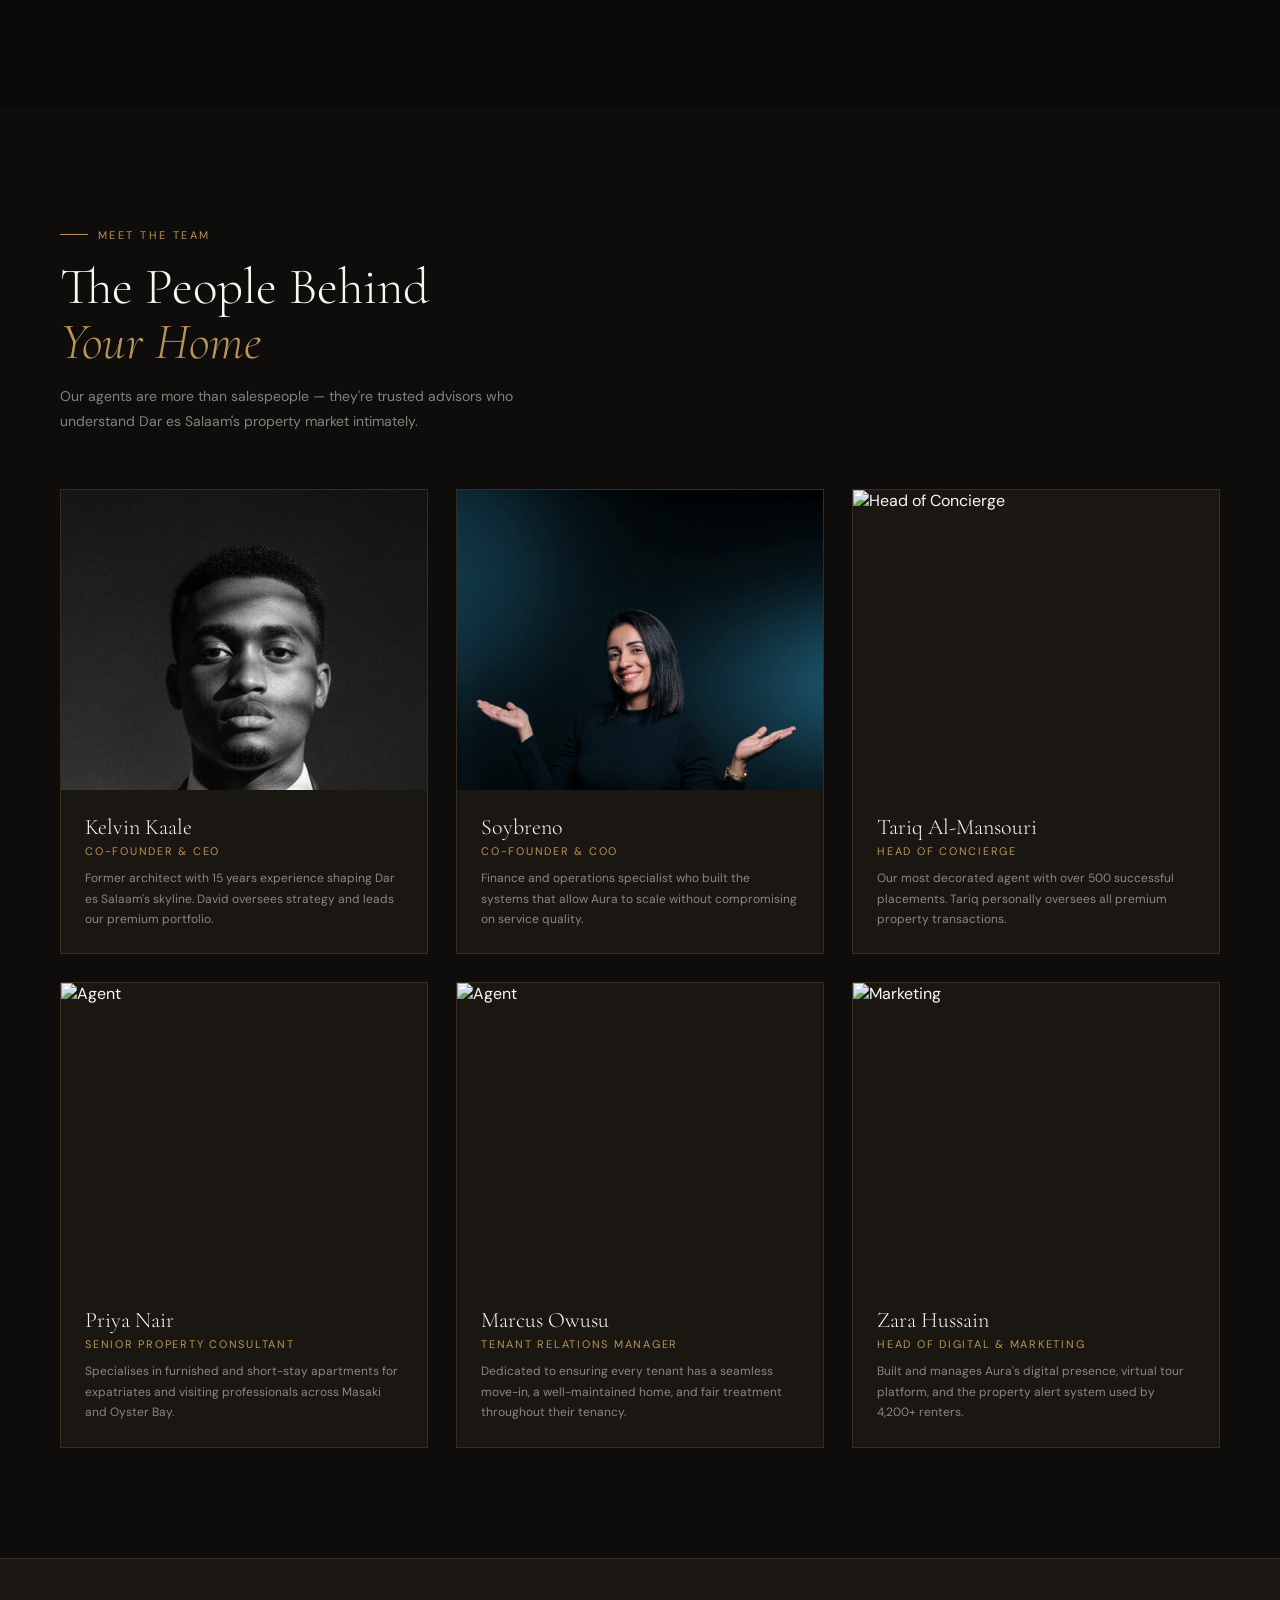
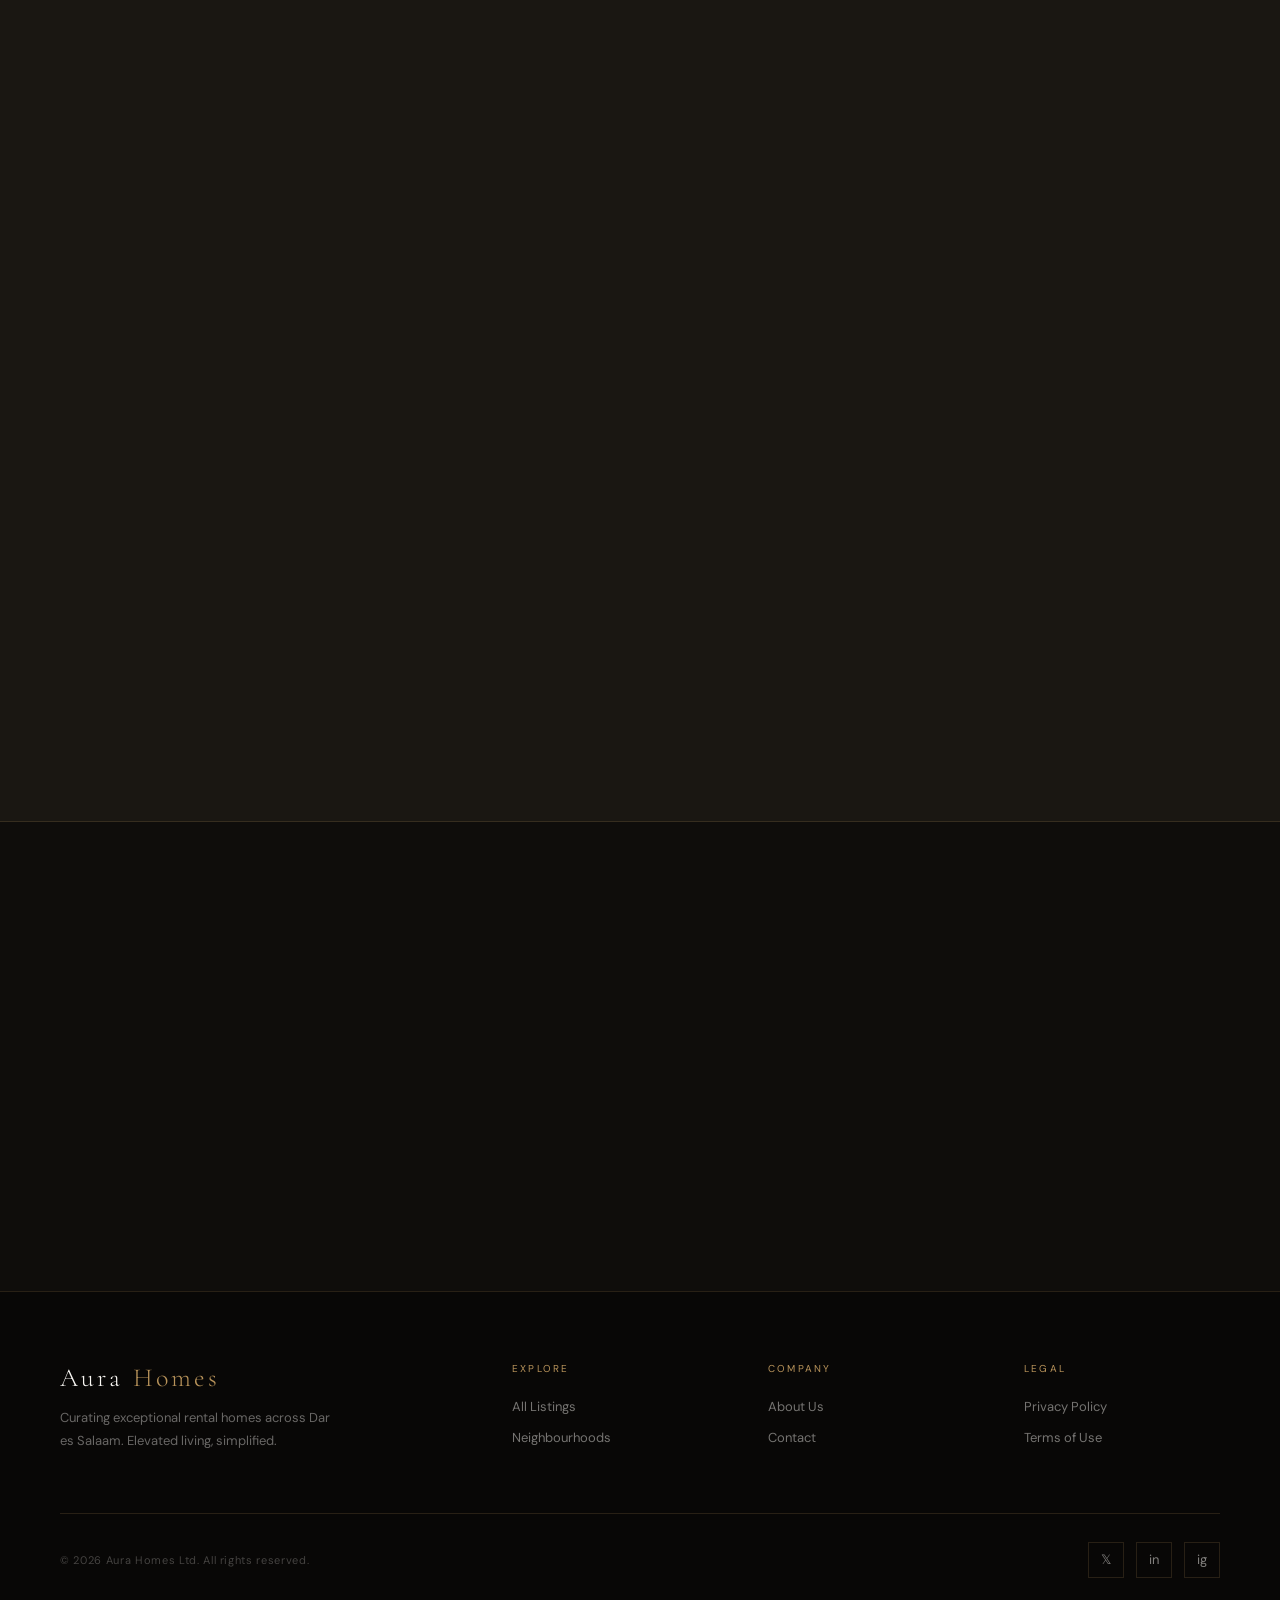
==== commit d3db21fb: "Update team member details and image in about.html" ====
--- a/about.html
+++ b/about.html
@@ -166,9 +166,9 @@
       </div>
     </div>
     <div class="team-card reveal reveal-d1">
-      <img class="team-img" src="KelvinKaale.png" alt="COO"/>
-      <div class="team-body">
-        <div class="team-name">Aisha Mwangi</div>
+      <img class="team-img" src="soybreno-DiVnCS6w6w8-unsplash.jpg" alt="COO"/>
+      <div class="team-body">
+        <div class="team-name">Soybreno</div>
         <div class="team-role">Co-Founder & COO</div>
         <div class="team-bio">Finance and operations specialist who built the systems that allow Aura to scale without compromising on service quality.</div>
       </div>
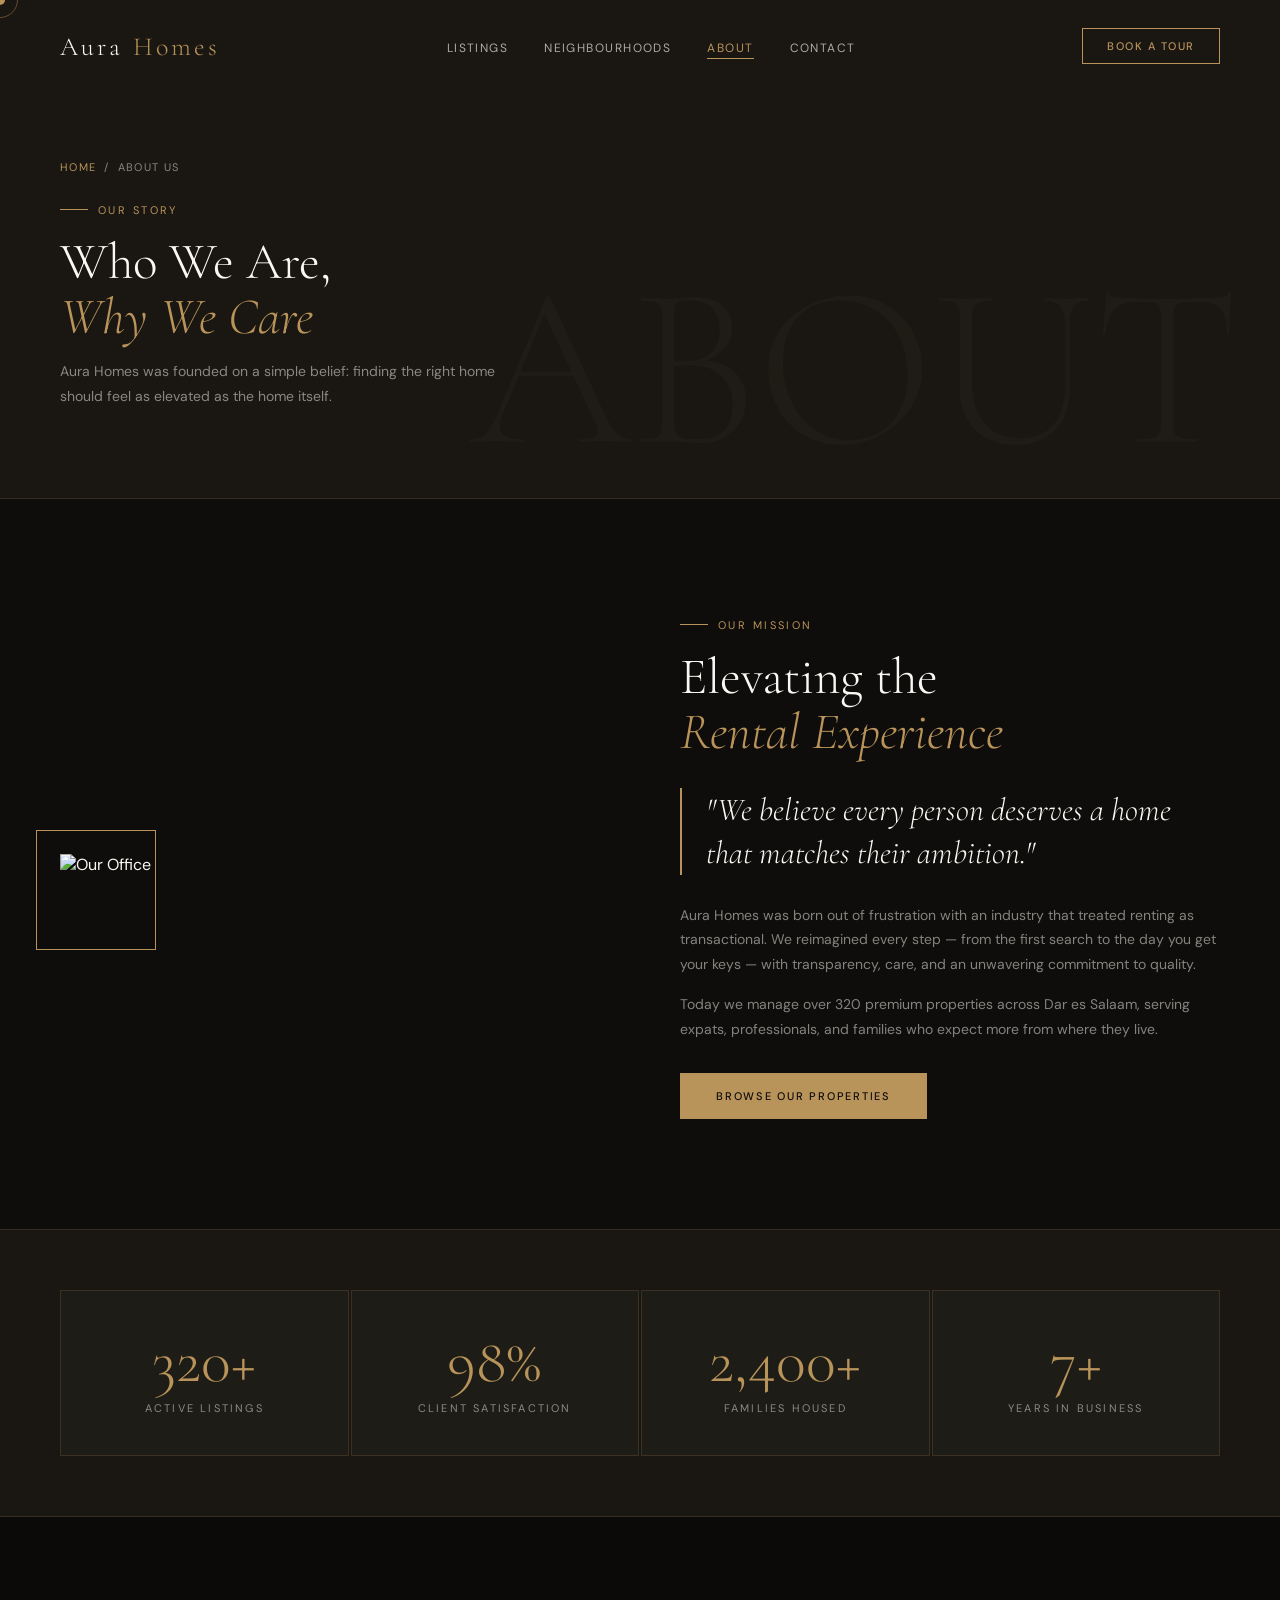
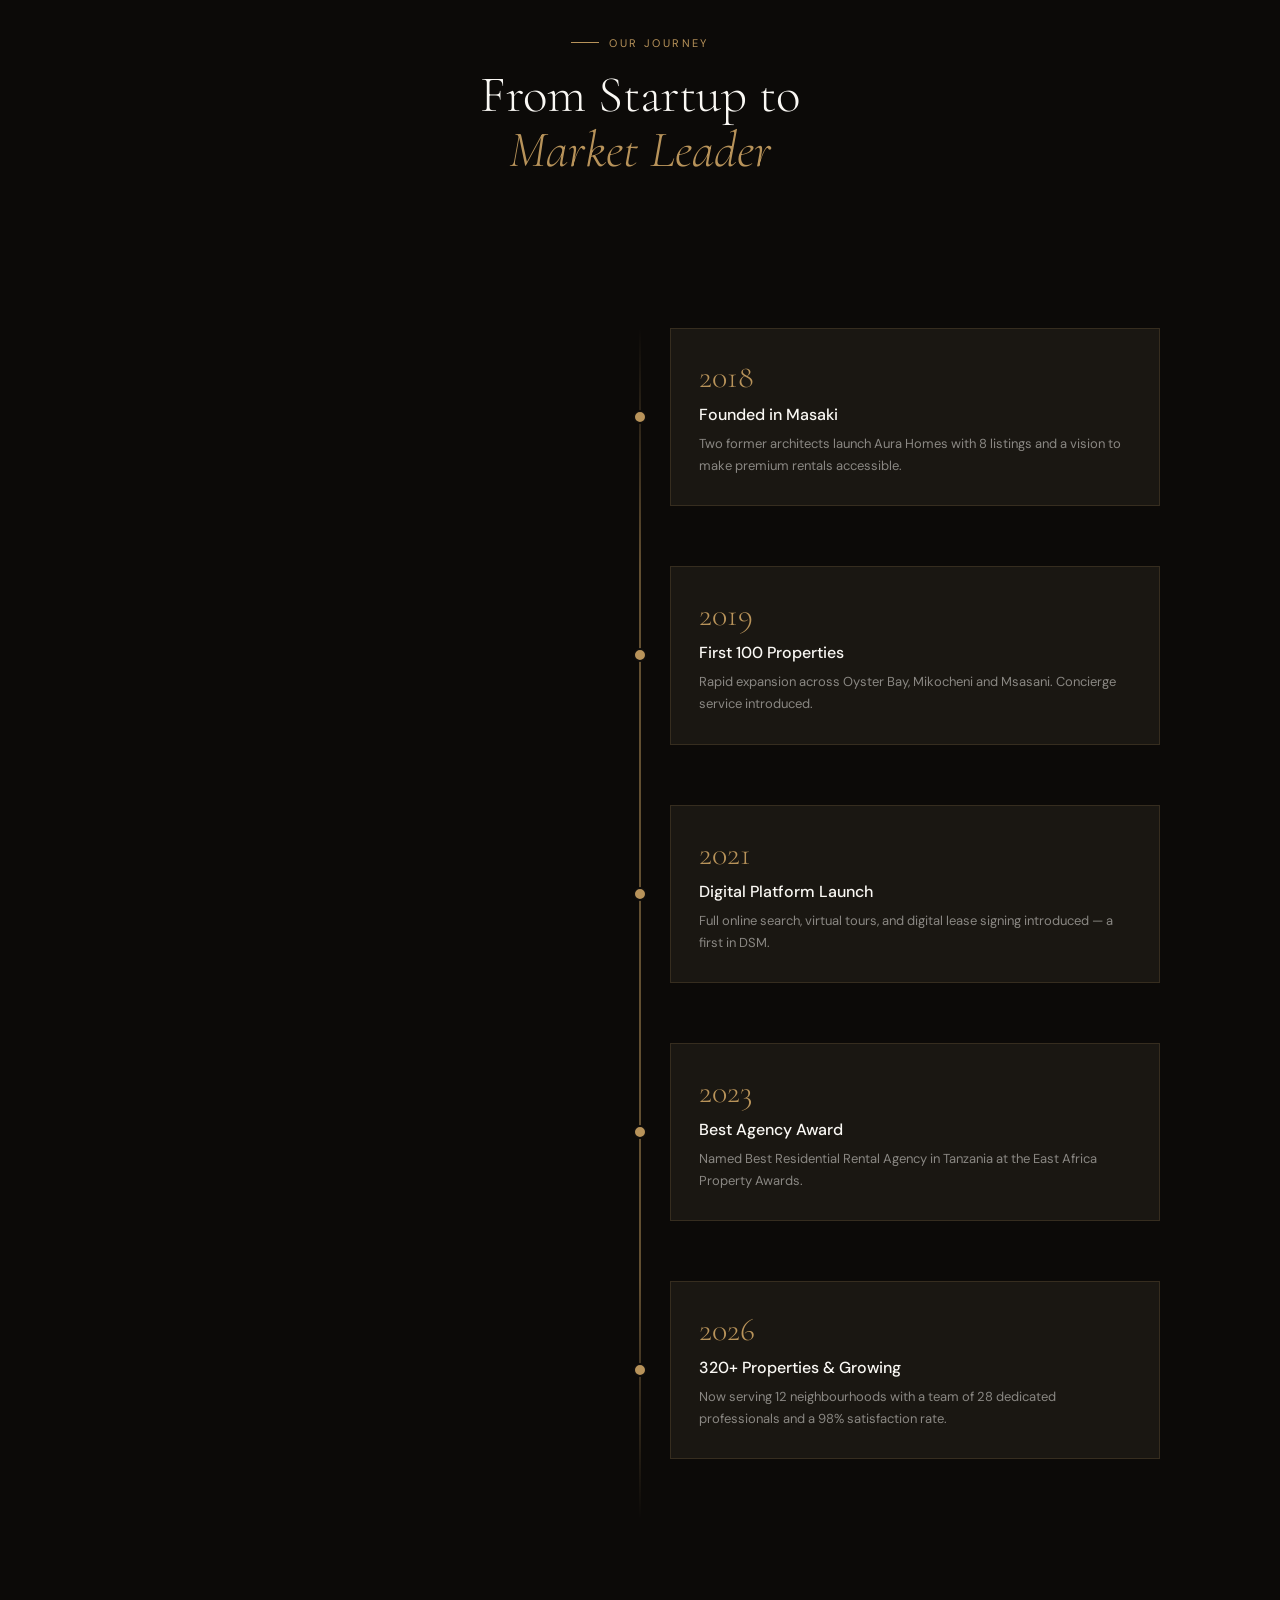
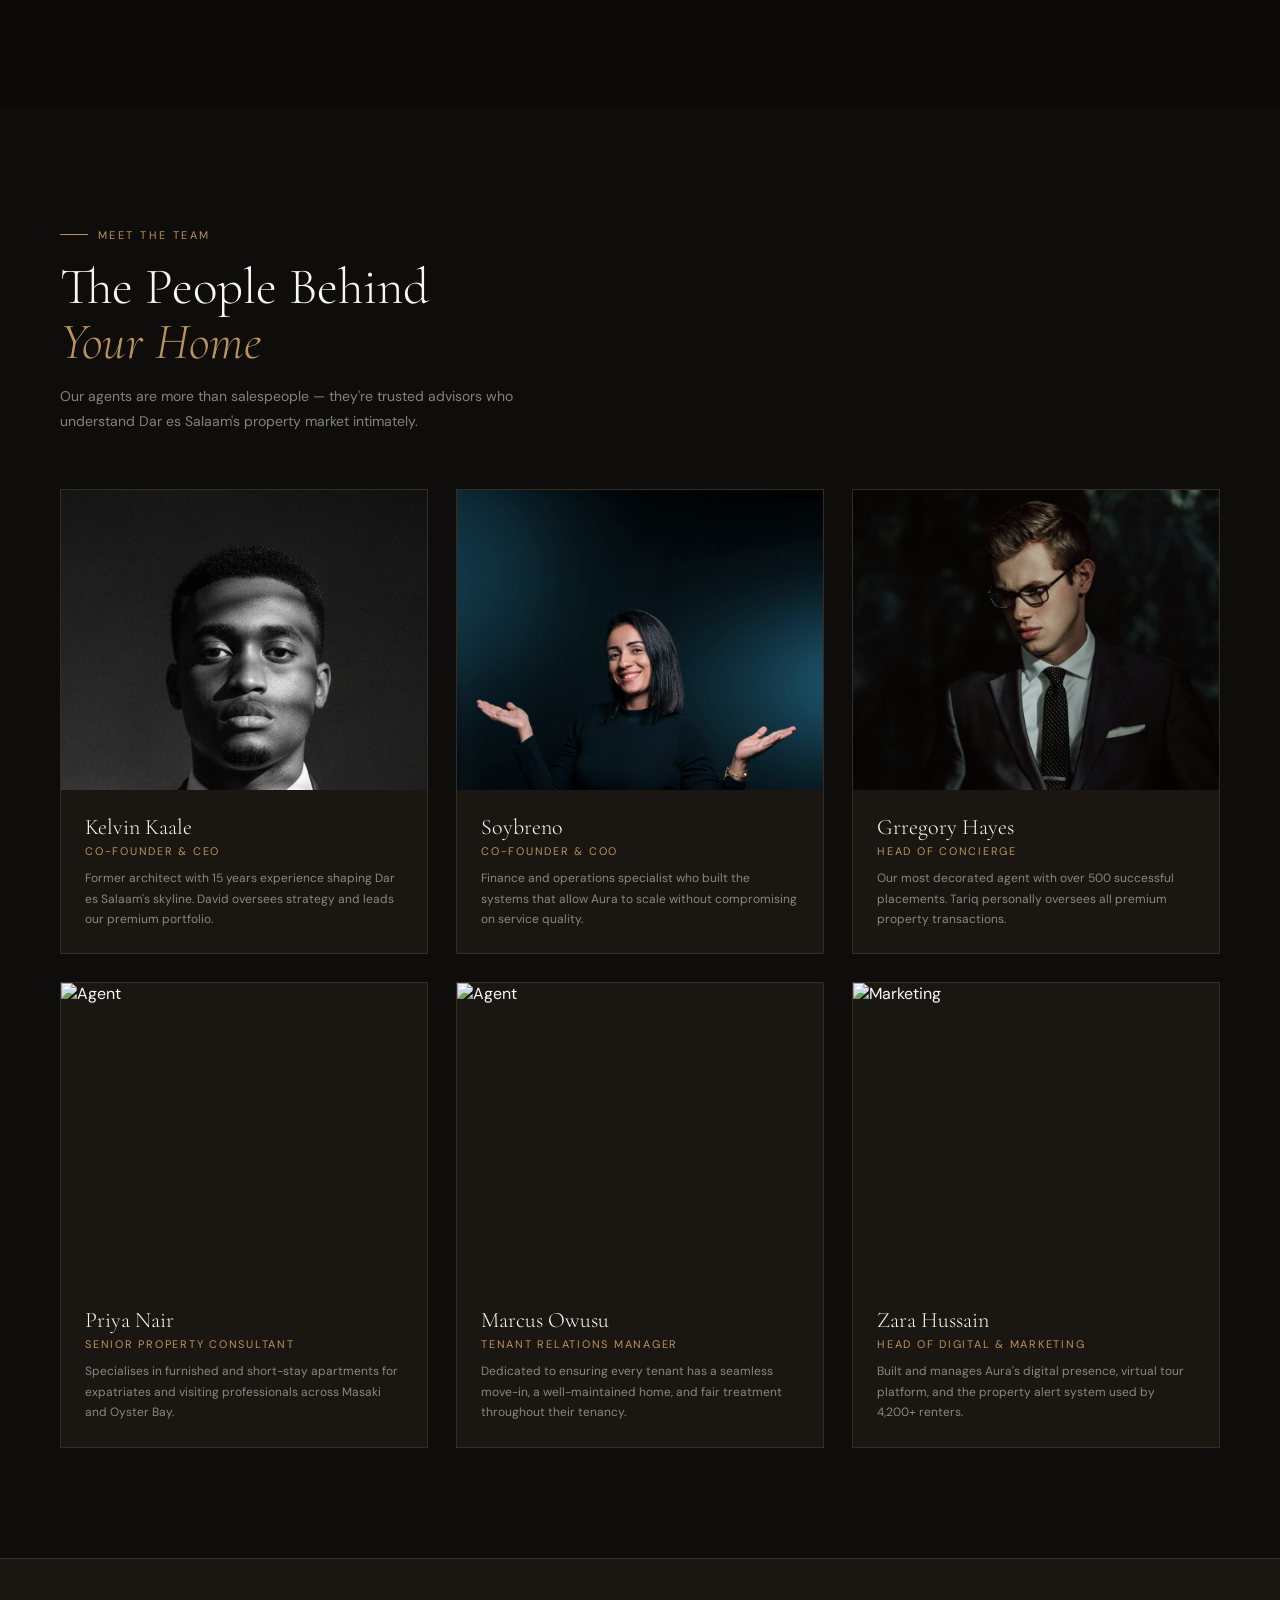
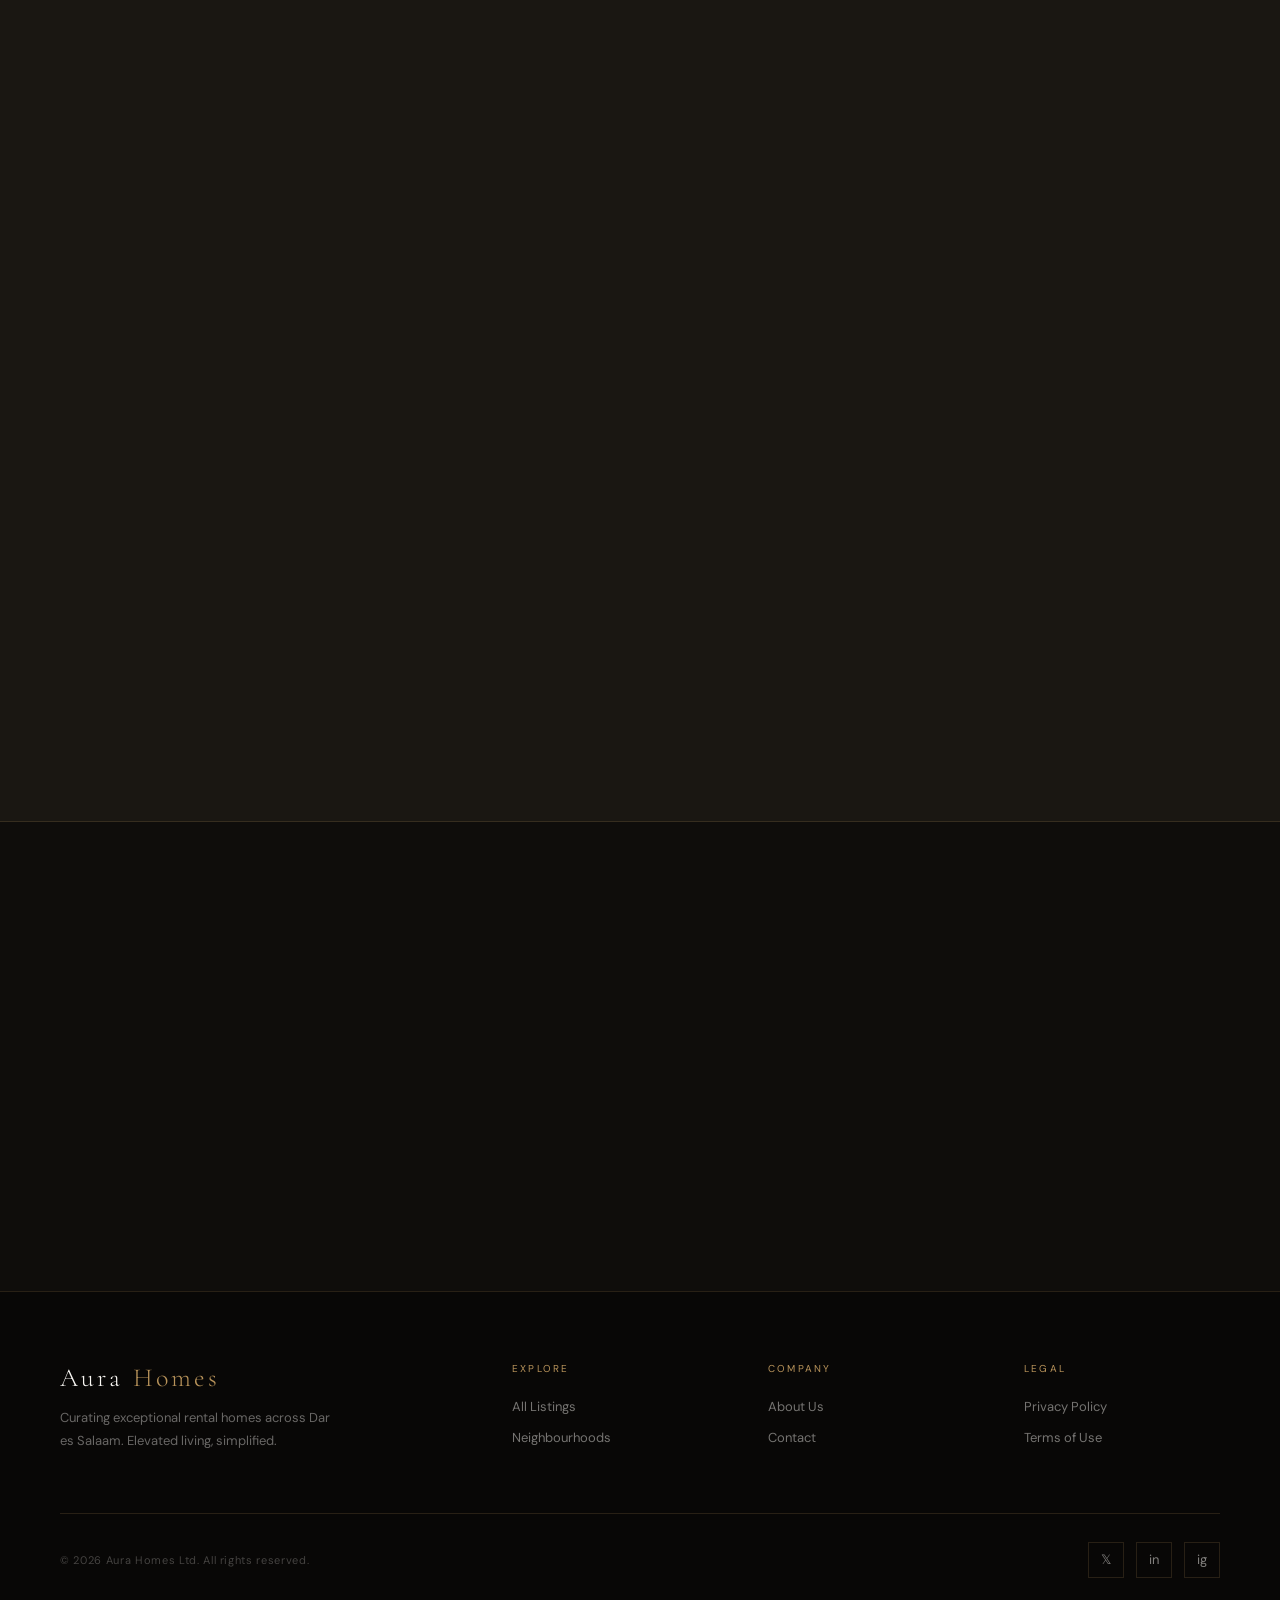
==== commit 6636909d: "Update about.html" ====
--- a/about.html
+++ b/about.html
@@ -174,9 +174,9 @@
       </div>
     </div>
     <div class="team-card reveal reveal-d2">
-      <img class="team-img" src="https://images.unsplash.com/photo-1556157382-97eda2f9e2bf?w=600&q=80" alt="Head of Concierge"/>
-      <div class="team-body">
-        <div class="team-name">Tariq Al-Mansouri</div>
+      <img class="team-img" src="gregory-hayes.jpg" alt="Head of Concierge"/>
+      <div class="team-body">
+        <div class="team-name">Grregory Hayes</div>
         <div class="team-role">Head of Concierge</div>
         <div class="team-bio">Our most decorated agent with over 500 successful placements. Tariq personally oversees all premium property transactions.</div>
       </div>
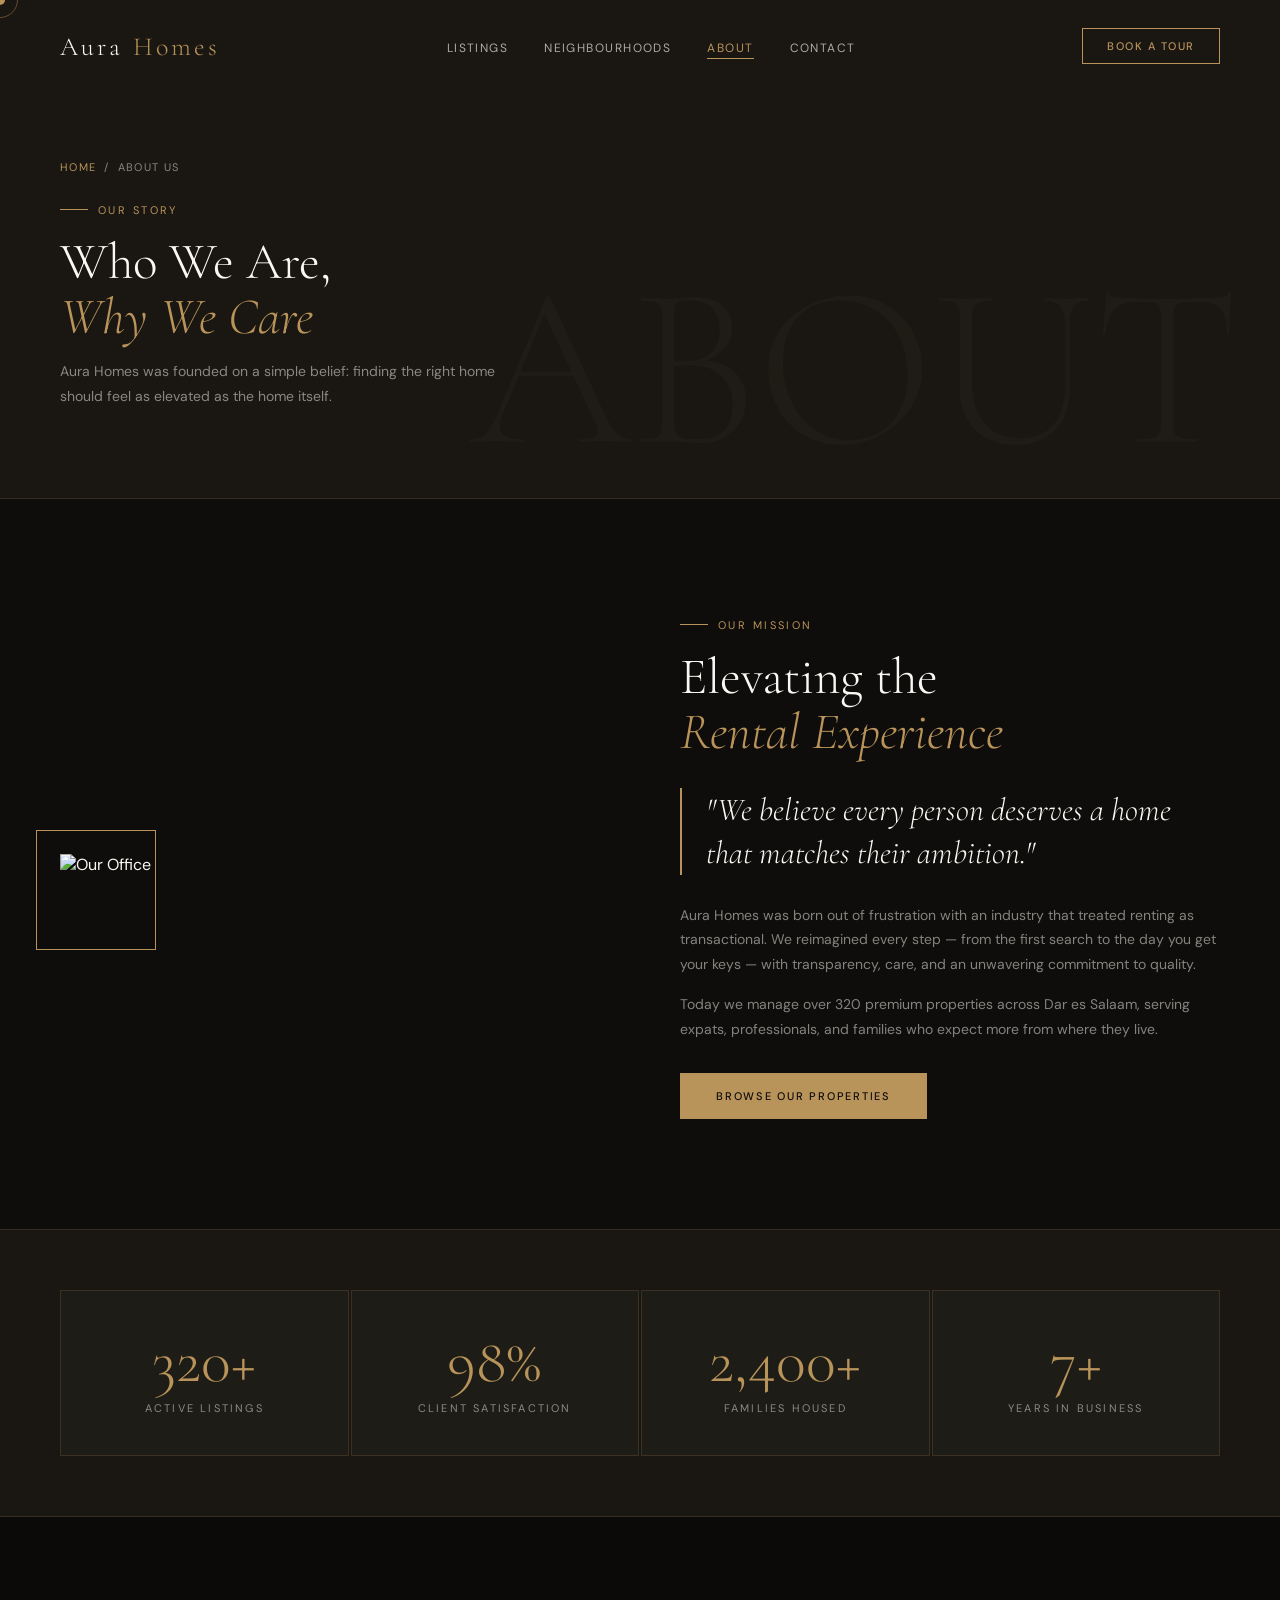
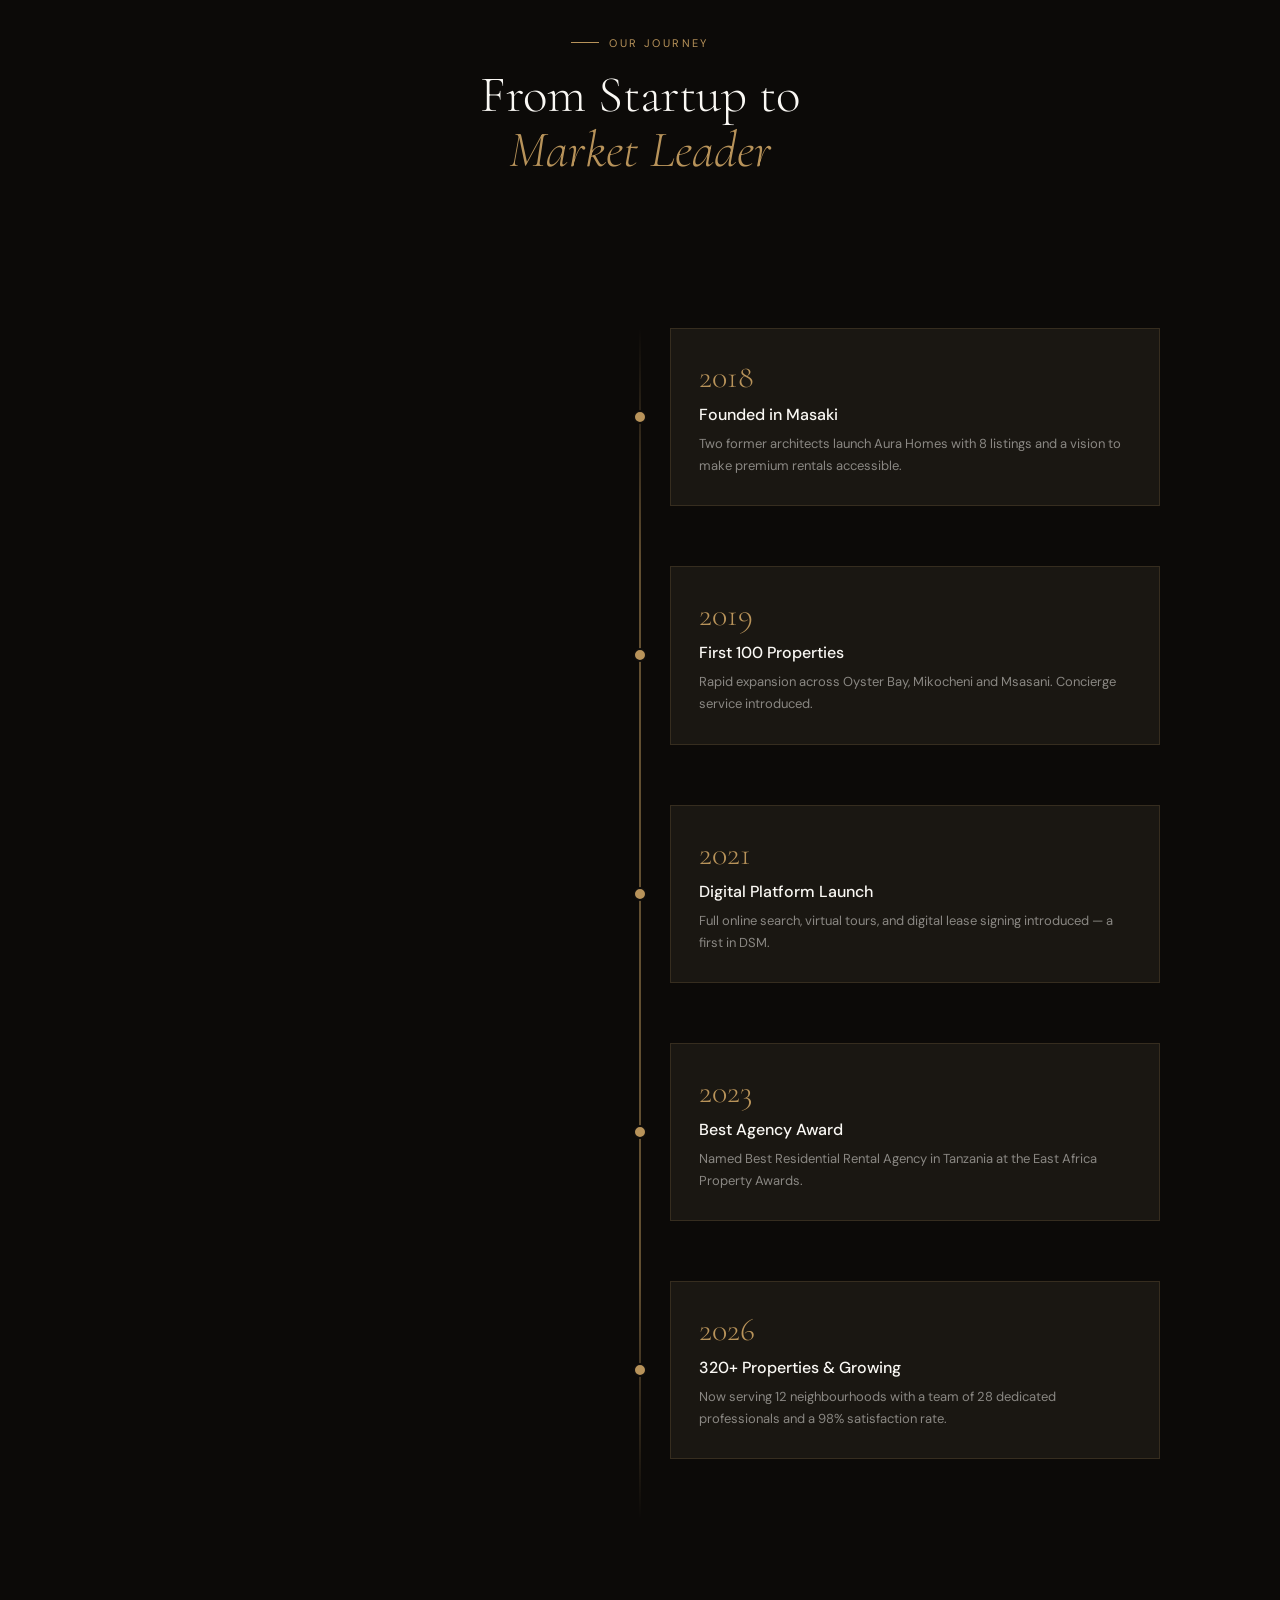
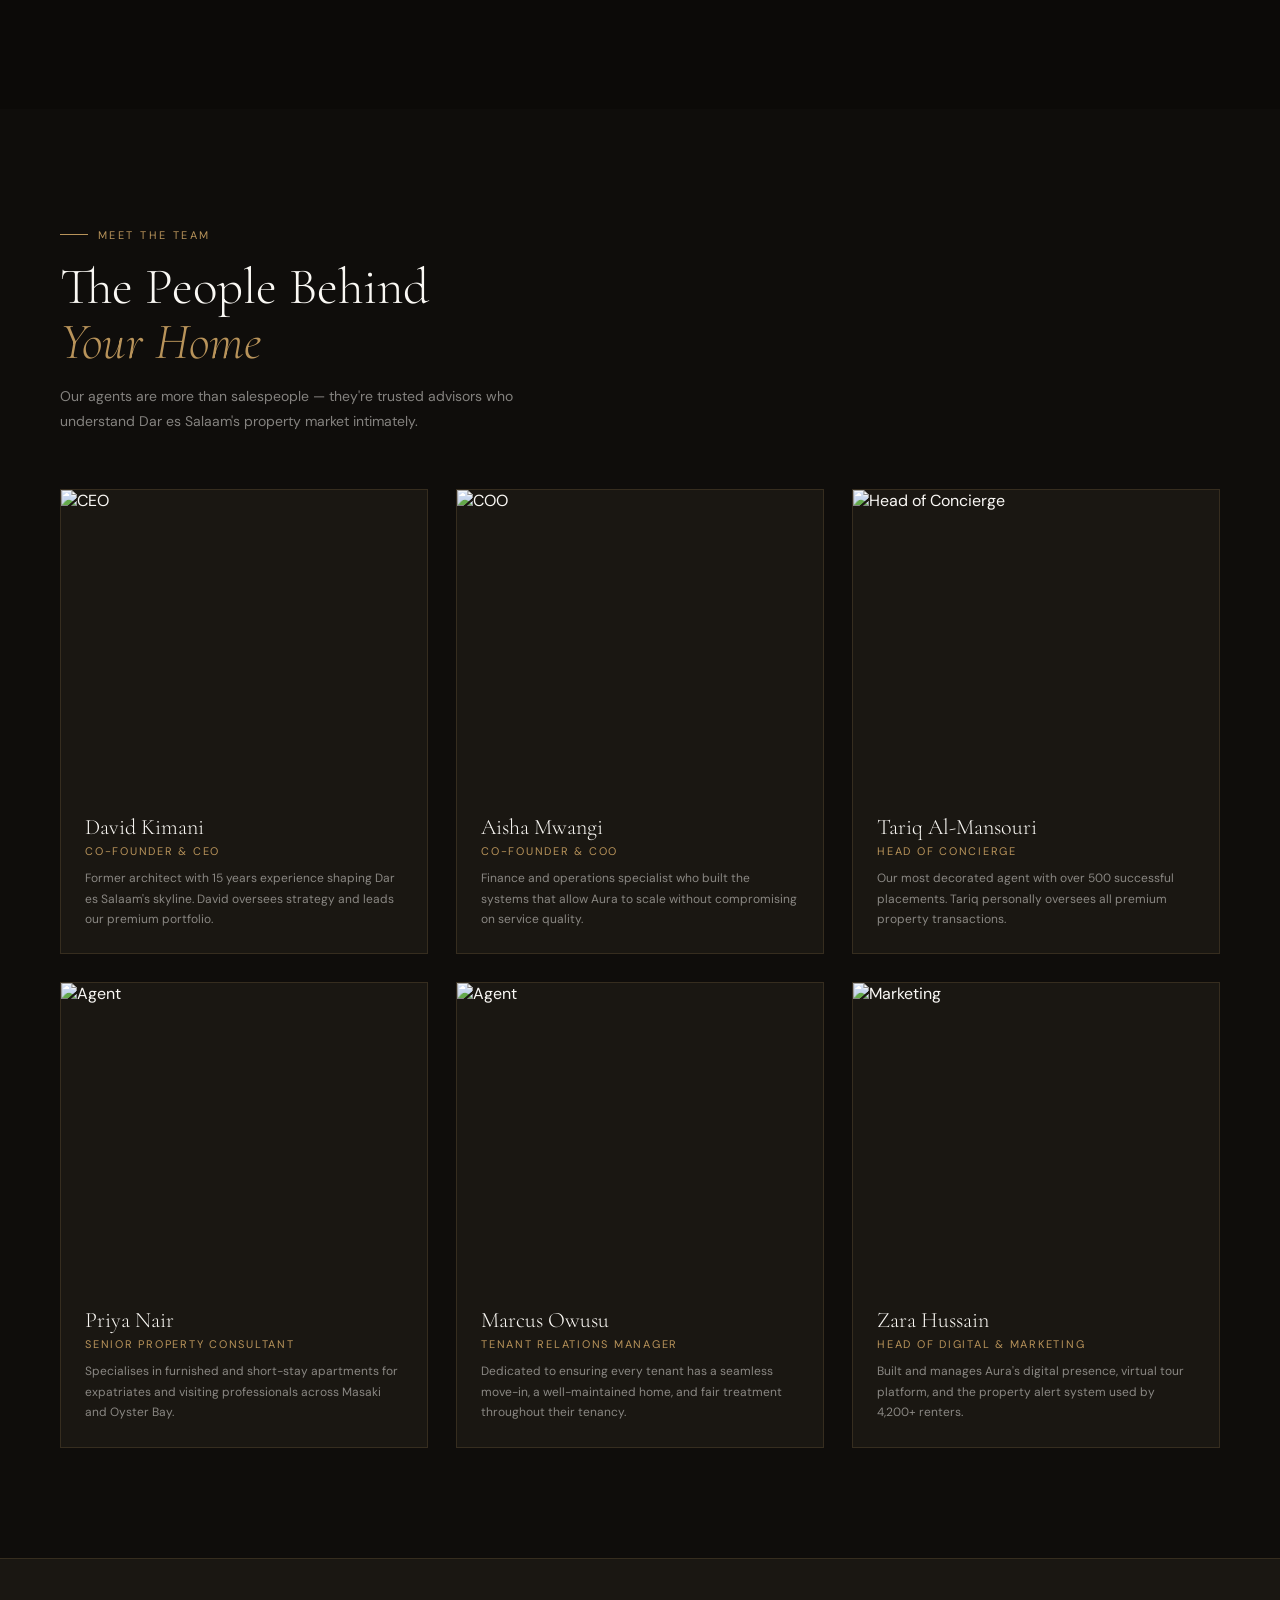
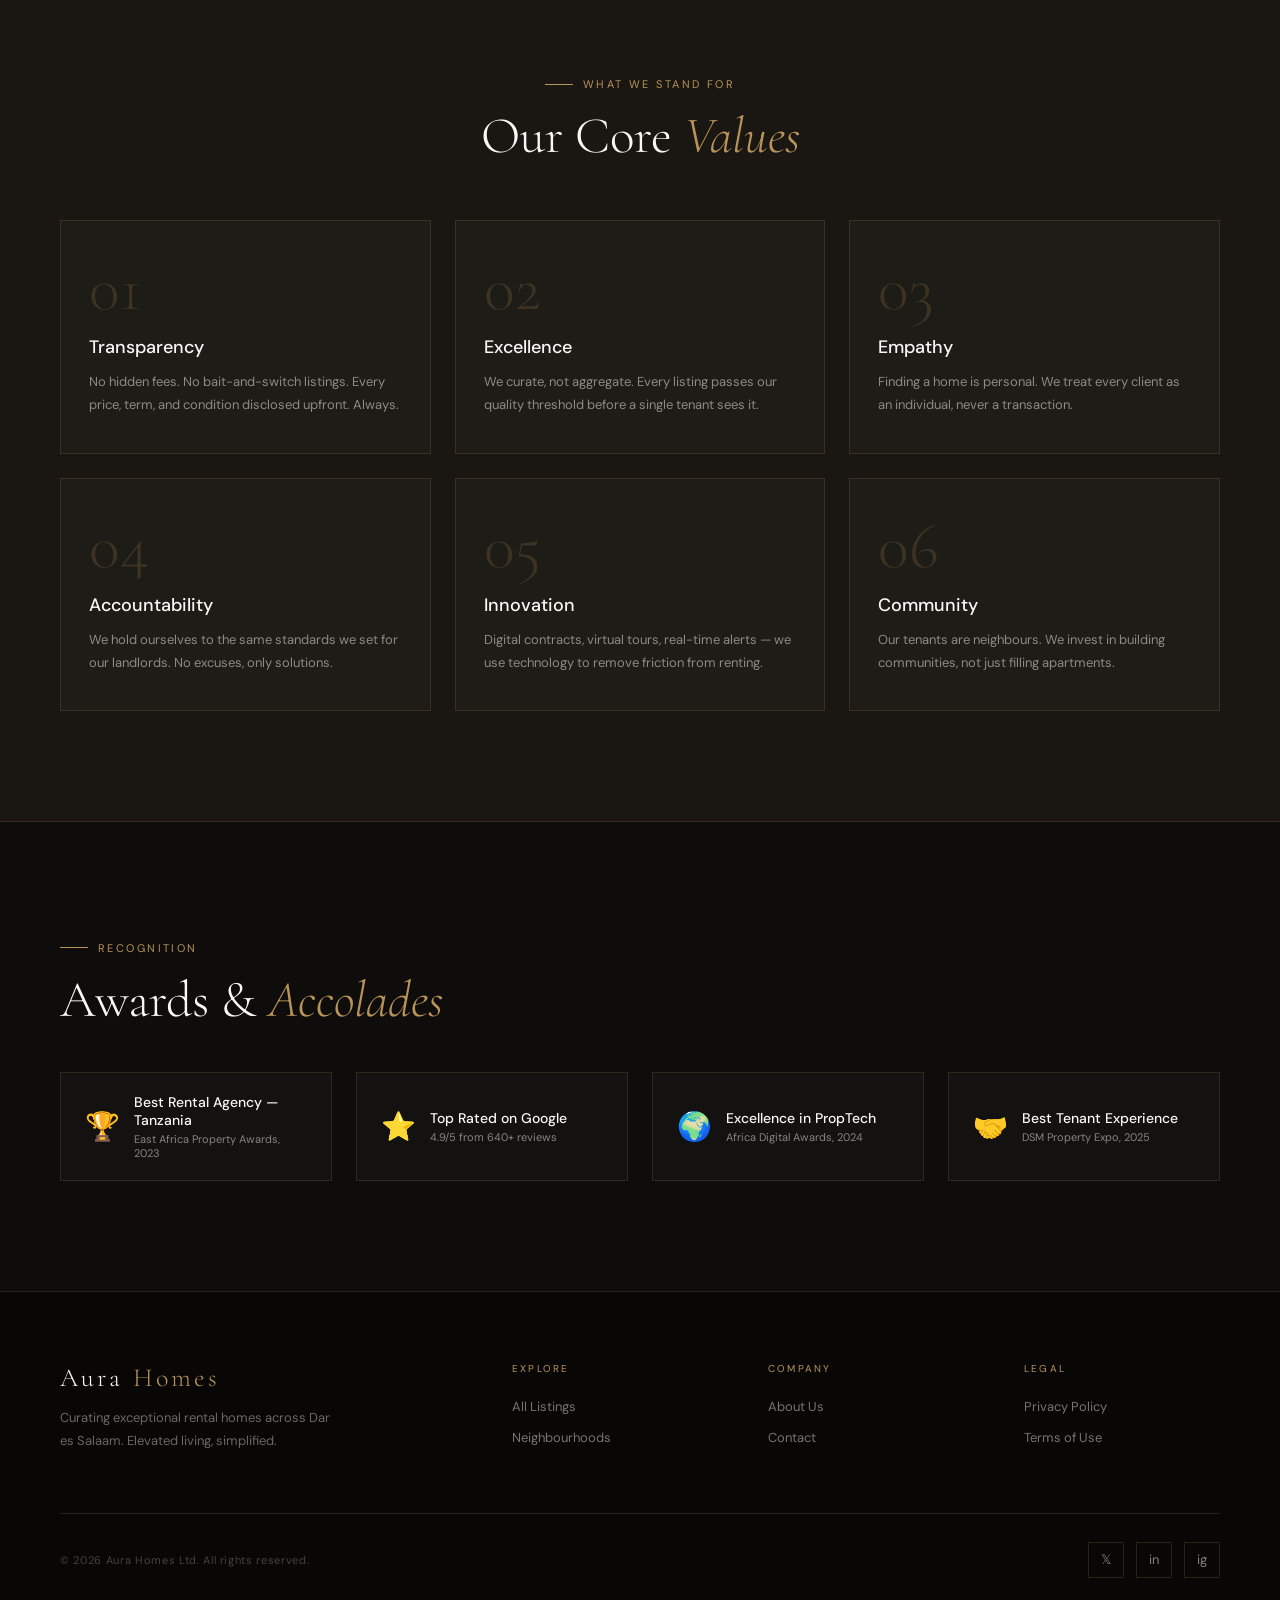
==== commit 281621ac: "Add files via upload" ====
--- a/about.html
+++ b/about.html
@@ -158,25 +158,25 @@
   </div>
   <div class="team-grid">
     <div class="team-card reveal">
-      <img class="team-img" src="Kaale.png" alt="CEO"/>
-      <div class="team-body">
-        <div class="team-name">Kelvin Kaale</div>
+      <img class="team-img" src="https://images.unsplash.com/photo-1507003211169-0a1dd7228f2d?w=600&q=80" alt="CEO"/>
+      <div class="team-body">
+        <div class="team-name">David Kimani</div>
         <div class="team-role">Co-Founder & CEO</div>
         <div class="team-bio">Former architect with 15 years experience shaping Dar es Salaam's skyline. David oversees strategy and leads our premium portfolio.</div>
       </div>
     </div>
     <div class="team-card reveal reveal-d1">
-      <img class="team-img" src="soybreno-DiVnCS6w6w8-unsplash.jpg" alt="COO"/>
-      <div class="team-body">
-        <div class="team-name">Soybreno</div>
+      <img class="team-img" src="https://images.unsplash.com/photo-1573496359142-b8d87734a5a2?w=600&q=80" alt="COO"/>
+      <div class="team-body">
+        <div class="team-name">Aisha Mwangi</div>
         <div class="team-role">Co-Founder & COO</div>
         <div class="team-bio">Finance and operations specialist who built the systems that allow Aura to scale without compromising on service quality.</div>
       </div>
     </div>
     <div class="team-card reveal reveal-d2">
-      <img class="team-img" src="gregory-hayes.jpg" alt="Head of Concierge"/>
-      <div class="team-body">
-        <div class="team-name">Grregory Hayes</div>
+      <img class="team-img" src="https://images.unsplash.com/photo-1556157382-97eda2f9e2bf?w=600&q=80" alt="Head of Concierge"/>
+      <div class="team-body">
+        <div class="team-name">Tariq Al-Mansouri</div>
         <div class="team-role">Head of Concierge</div>
         <div class="team-bio">Our most decorated agent with over 500 successful placements. Tariq personally oversees all premium property transactions.</div>
       </div>
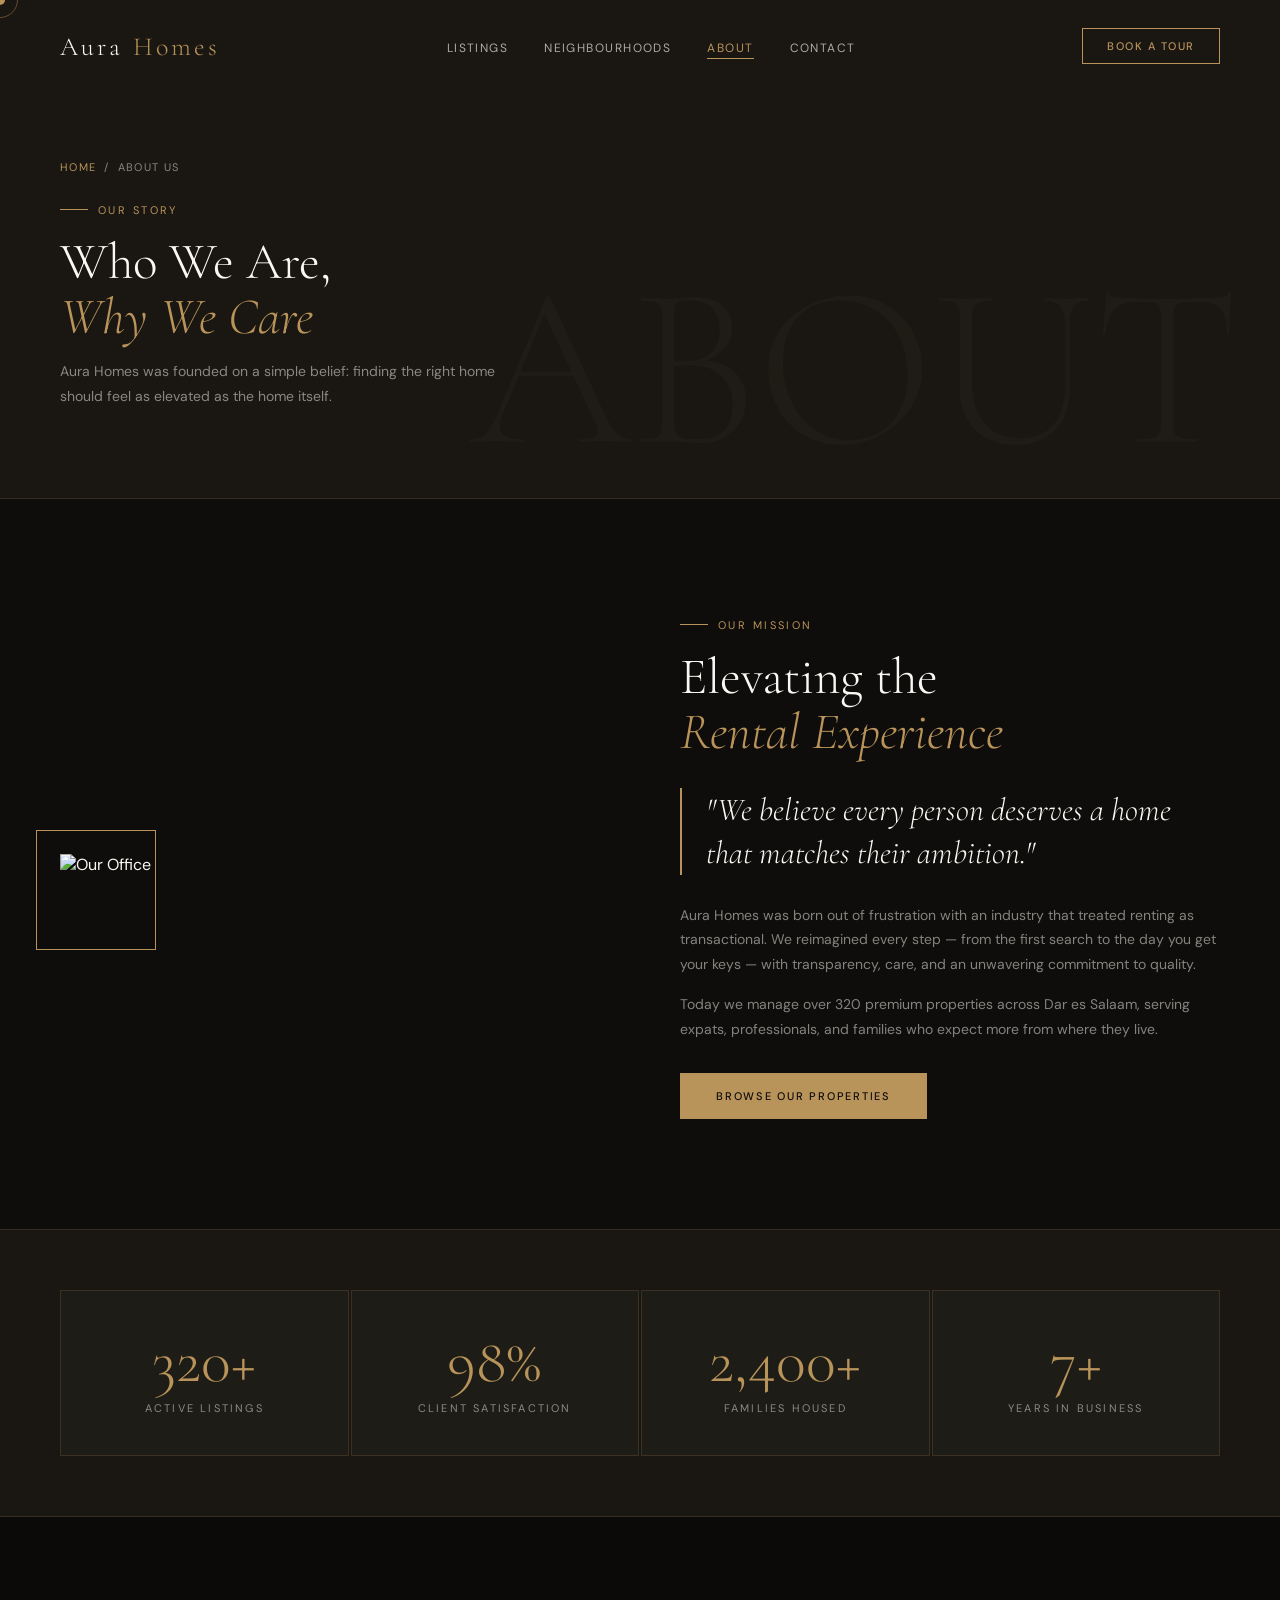
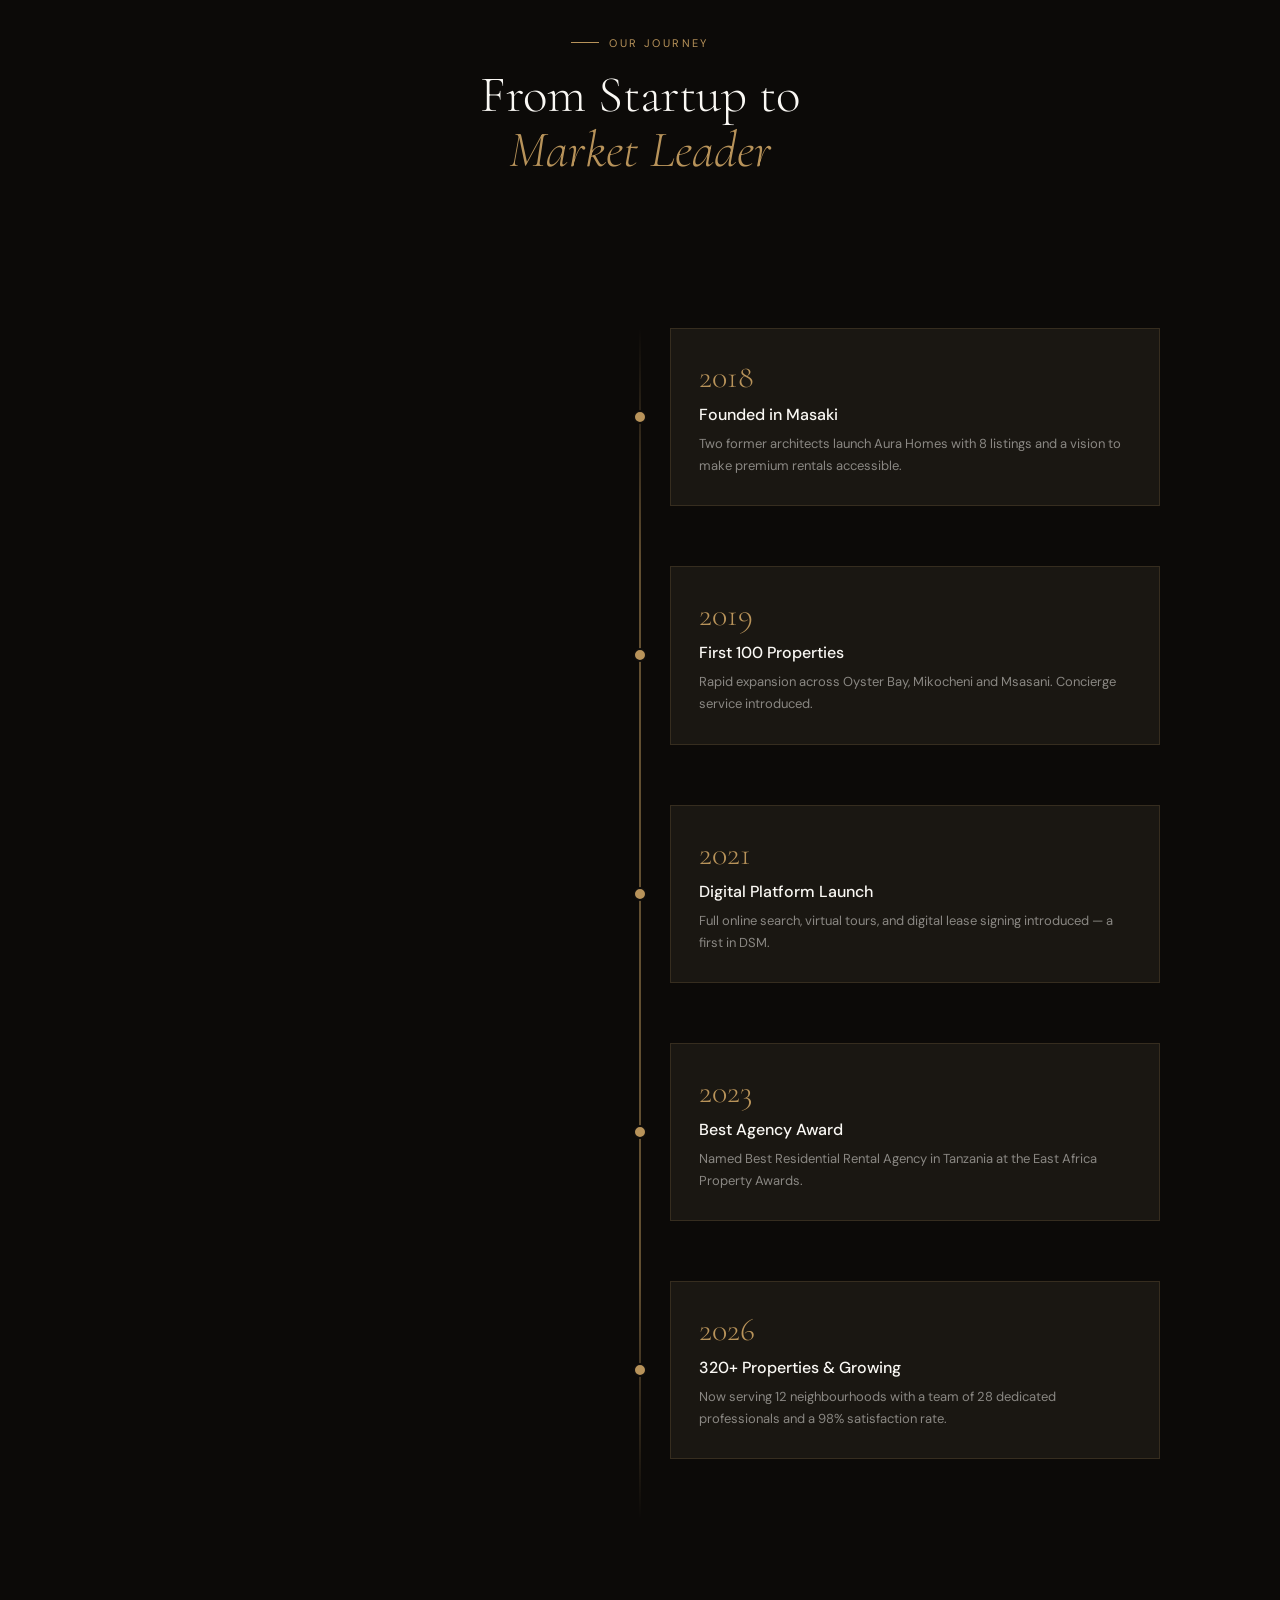
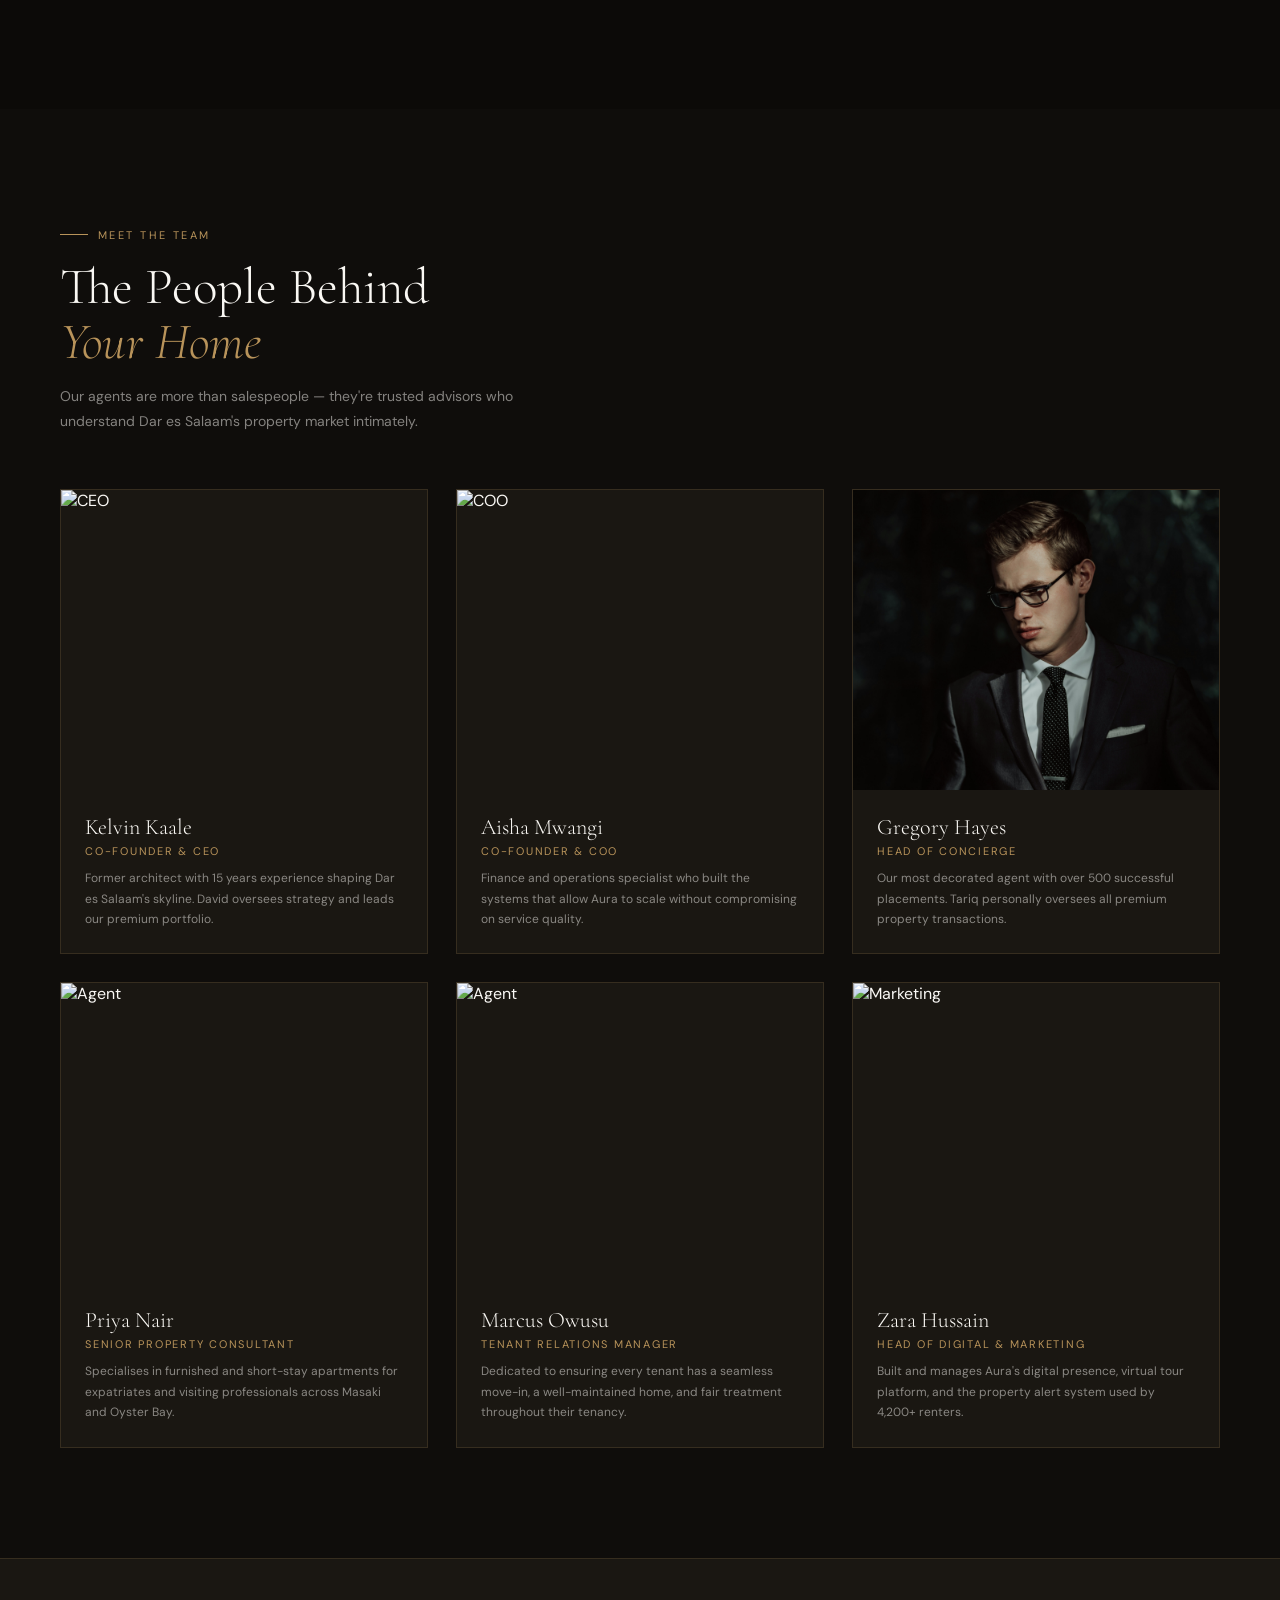
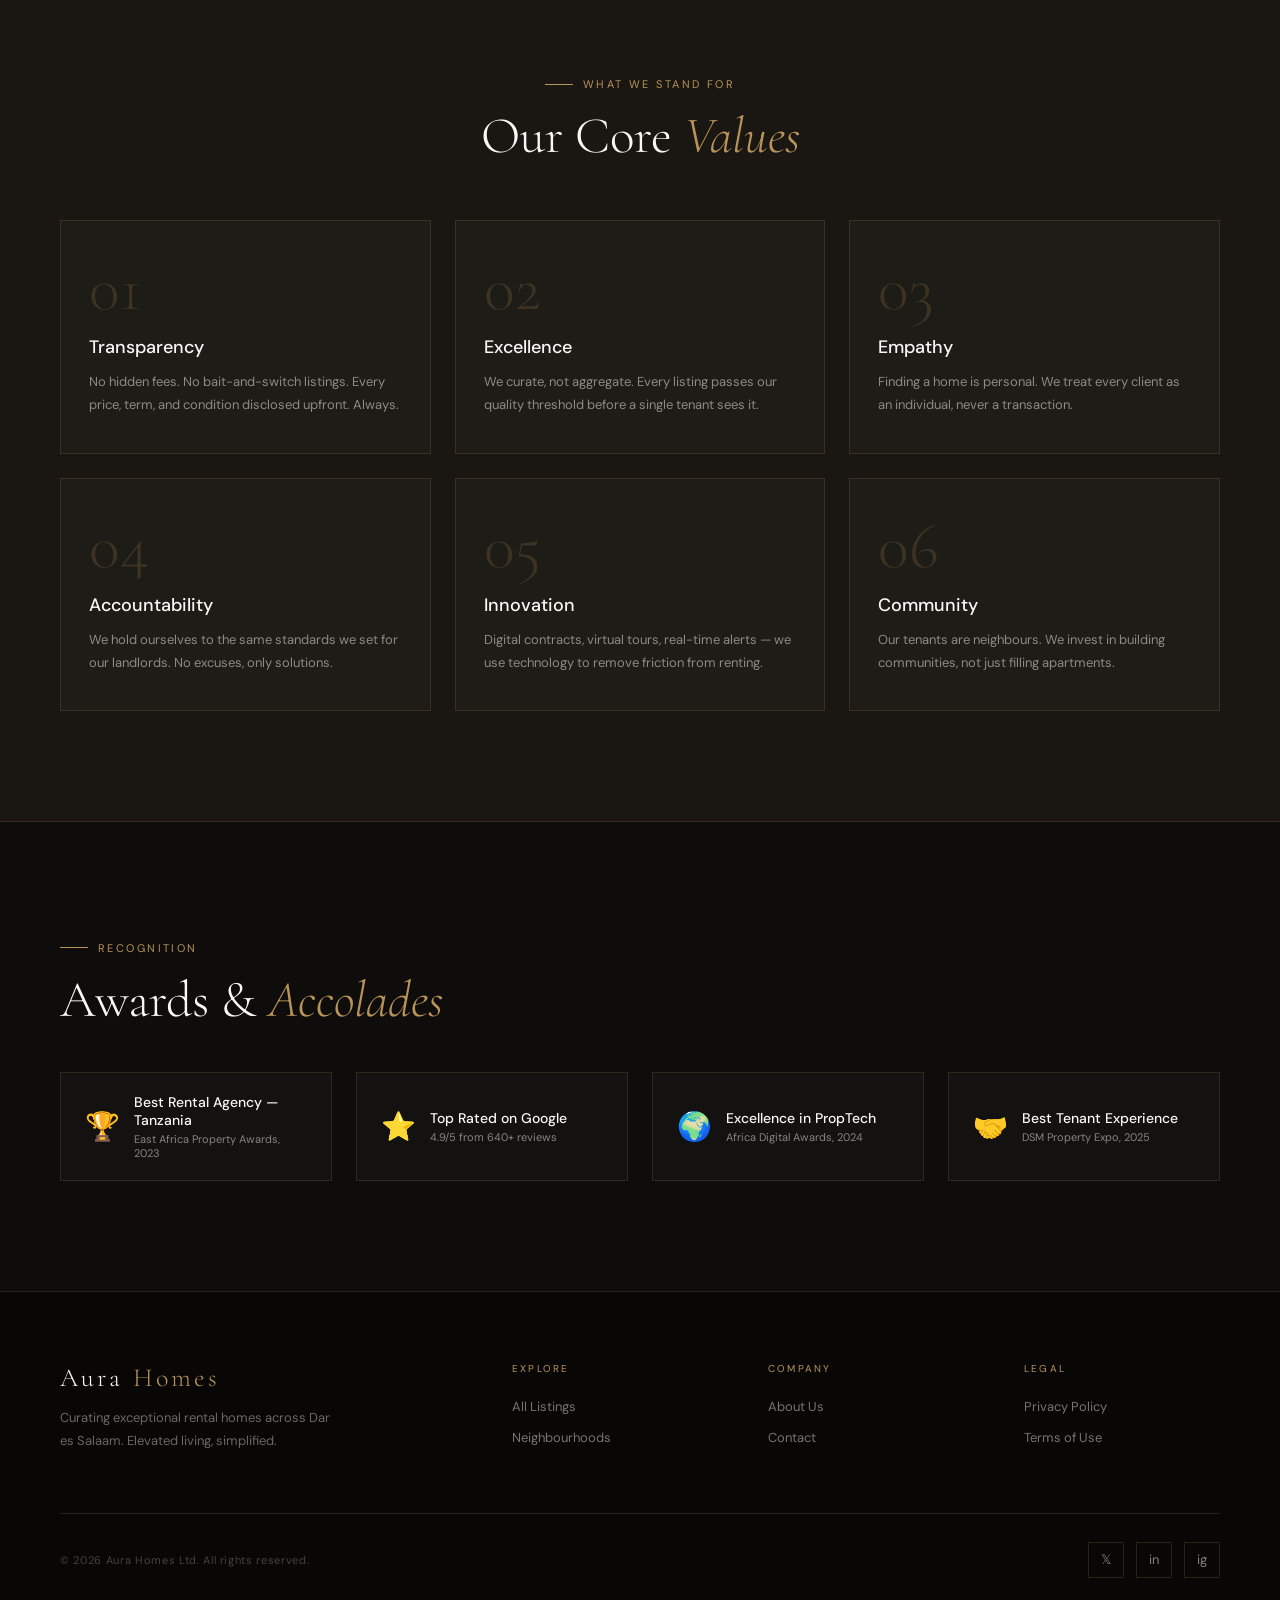
==== commit 5c0fc448: "Update team member details and images in about.html" ====
--- a/about.html
+++ b/about.html
@@ -158,9 +158,9 @@
   </div>
   <div class="team-grid">
     <div class="team-card reveal">
-      <img class="team-img" src="https://images.unsplash.com/photo-1507003211169-0a1dd7228f2d?w=600&q=80" alt="CEO"/>
-      <div class="team-body">
-        <div class="team-name">David Kimani</div>
+      <img class="team-img" src="KelviKaale.png" alt="CEO"/>
+      <div class="team-body">
+        <div class="team-name">Kelvin Kaale</div>
         <div class="team-role">Co-Founder & CEO</div>
         <div class="team-bio">Former architect with 15 years experience shaping Dar es Salaam's skyline. David oversees strategy and leads our premium portfolio.</div>
       </div>
@@ -174,9 +174,9 @@
       </div>
     </div>
     <div class="team-card reveal reveal-d2">
-      <img class="team-img" src="https://images.unsplash.com/photo-1556157382-97eda2f9e2bf?w=600&q=80" alt="Head of Concierge"/>
-      <div class="team-body">
-        <div class="team-name">Tariq Al-Mansouri</div>
+      <img class="team-img" src="gregory-hayes.jpg" alt="Head of Concierge"/>
+      <div class="team-body">
+        <div class="team-name">Gregory Hayes</div>
         <div class="team-role">Head of Concierge</div>
         <div class="team-bio">Our most decorated agent with over 500 successful placements. Tariq personally oversees all premium property transactions.</div>
       </div>
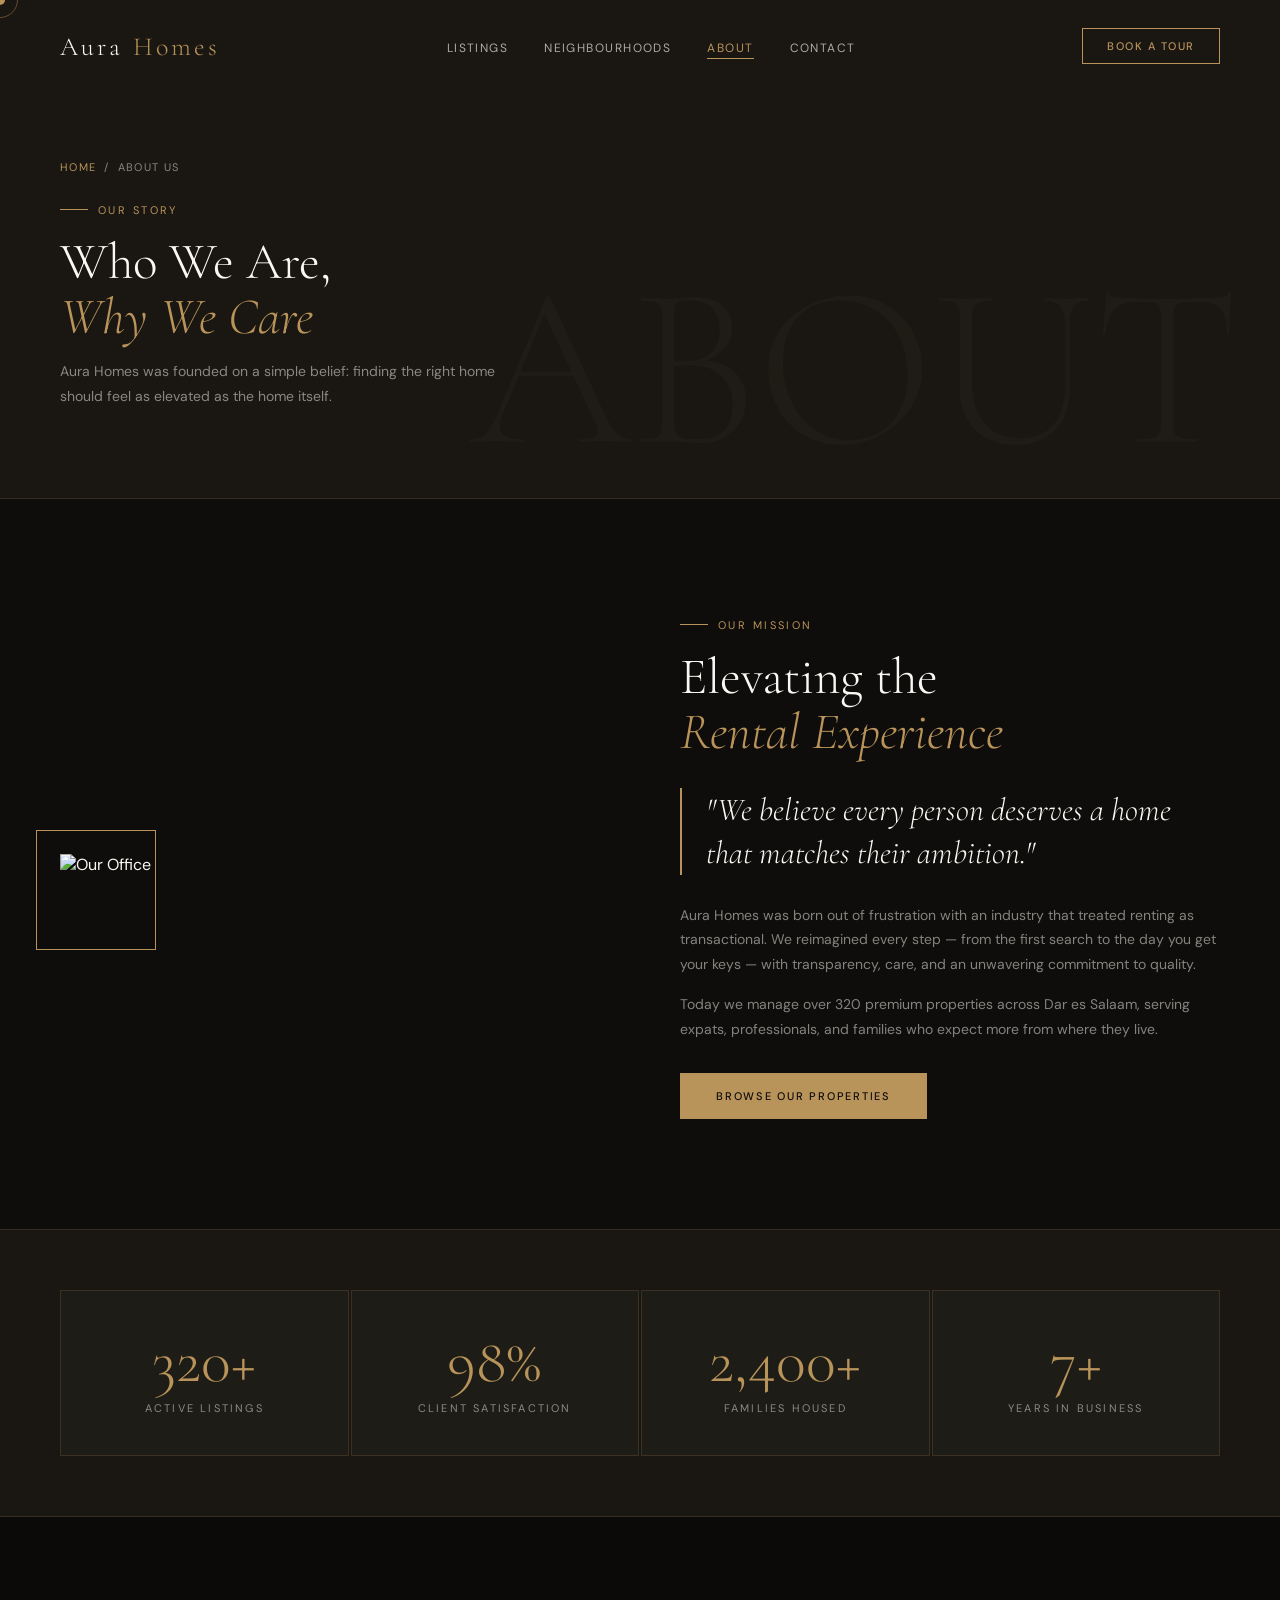
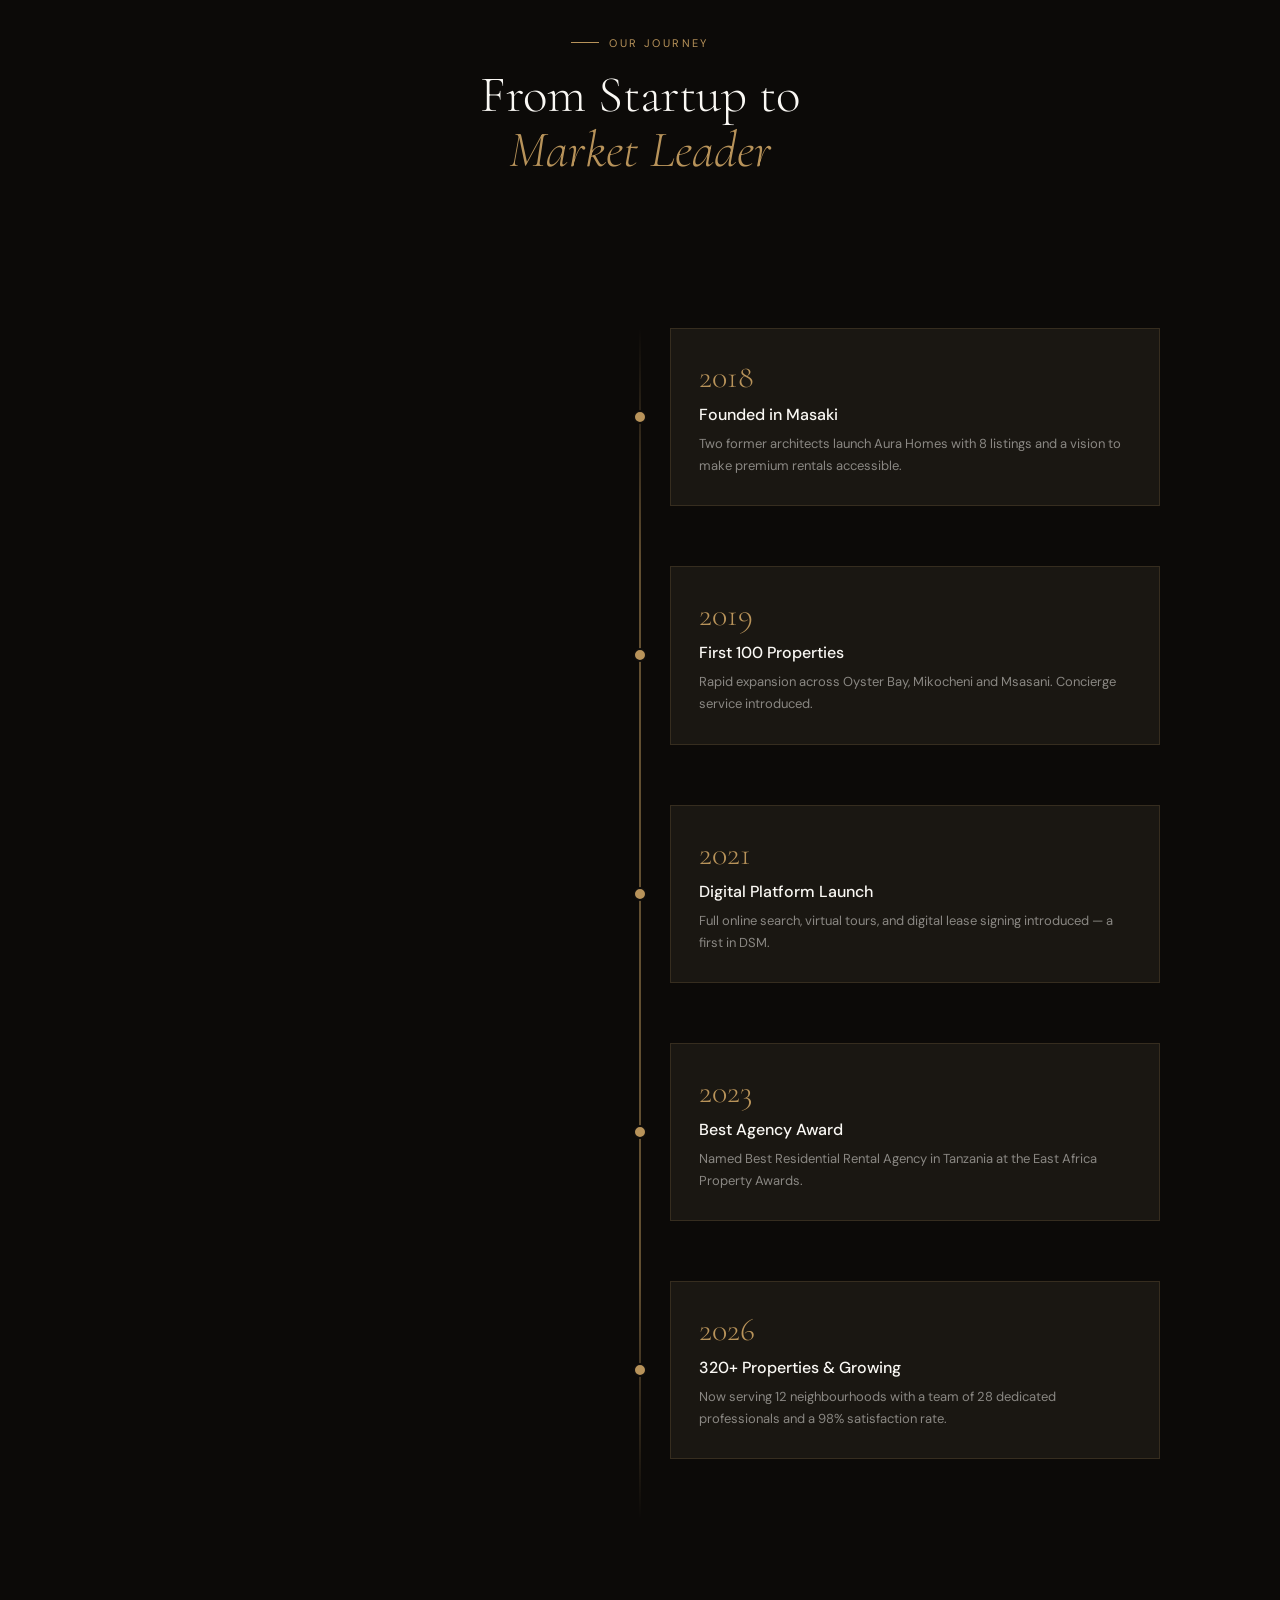
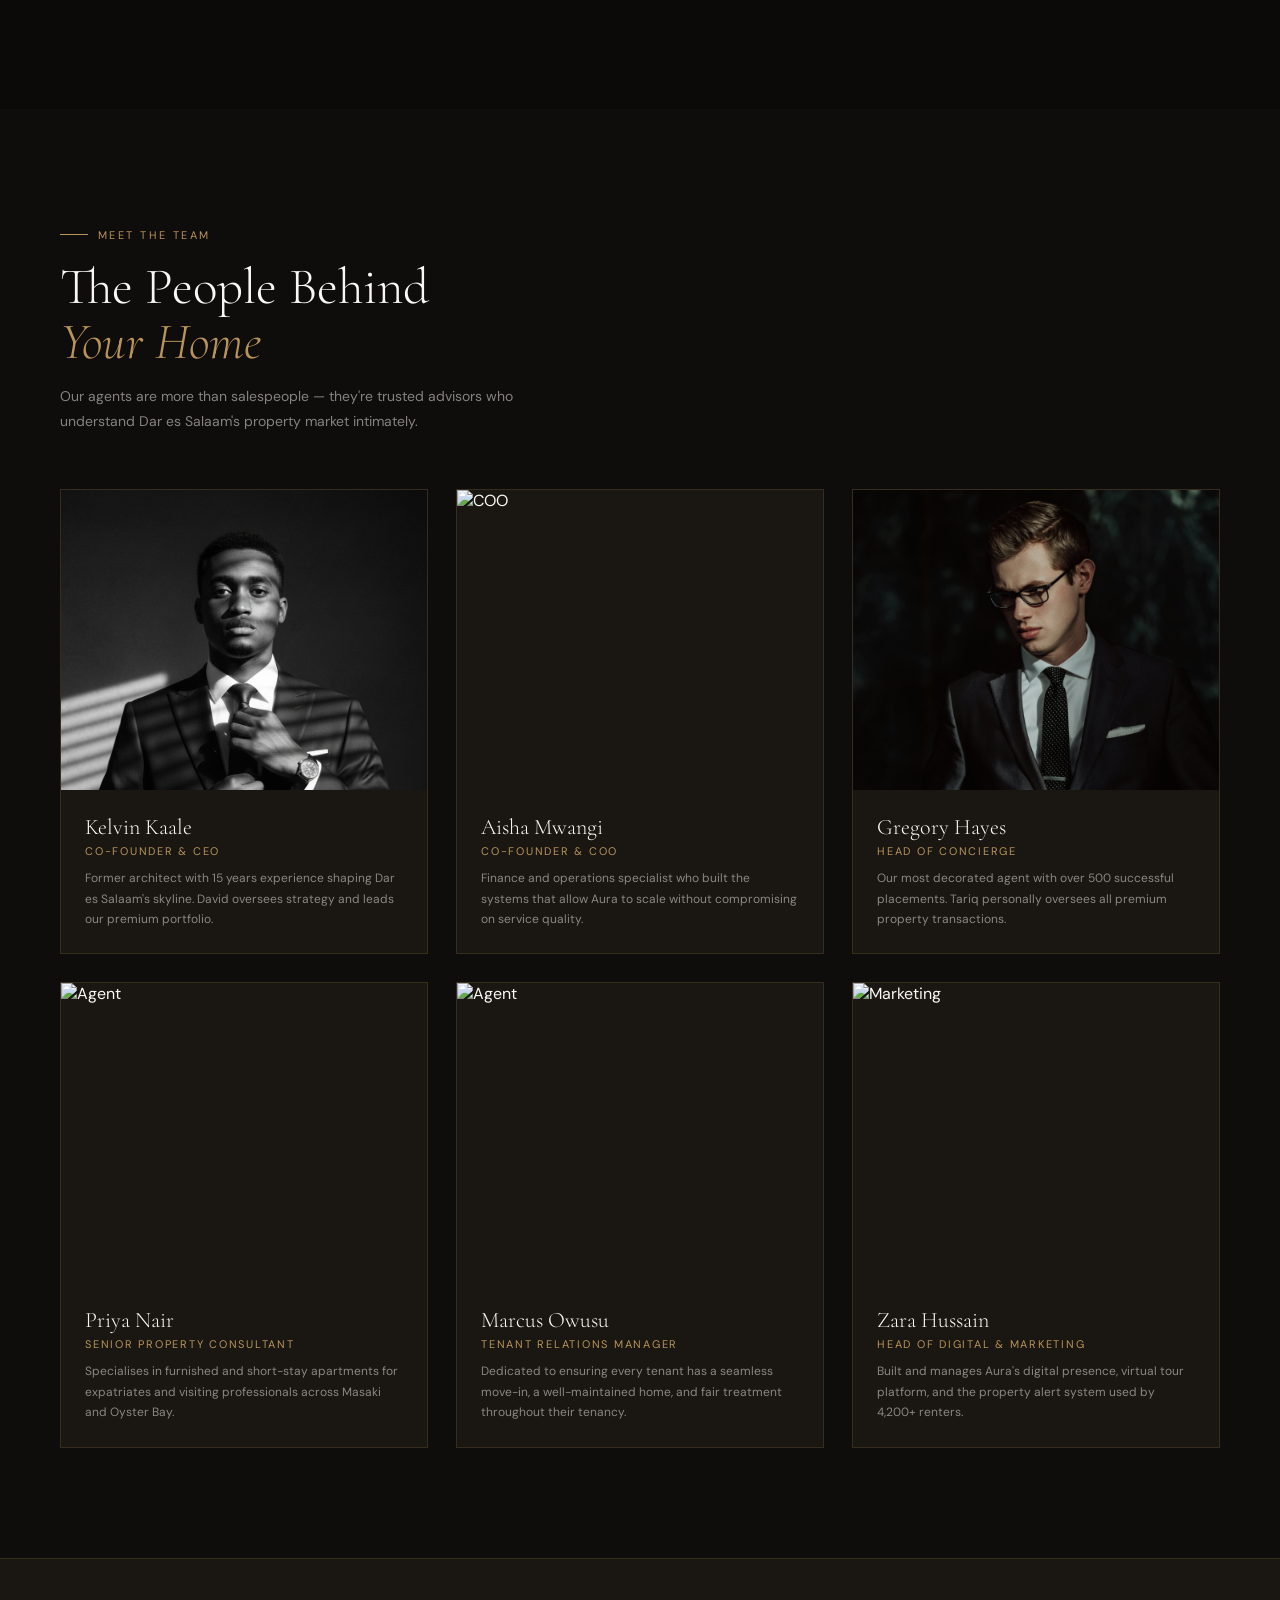
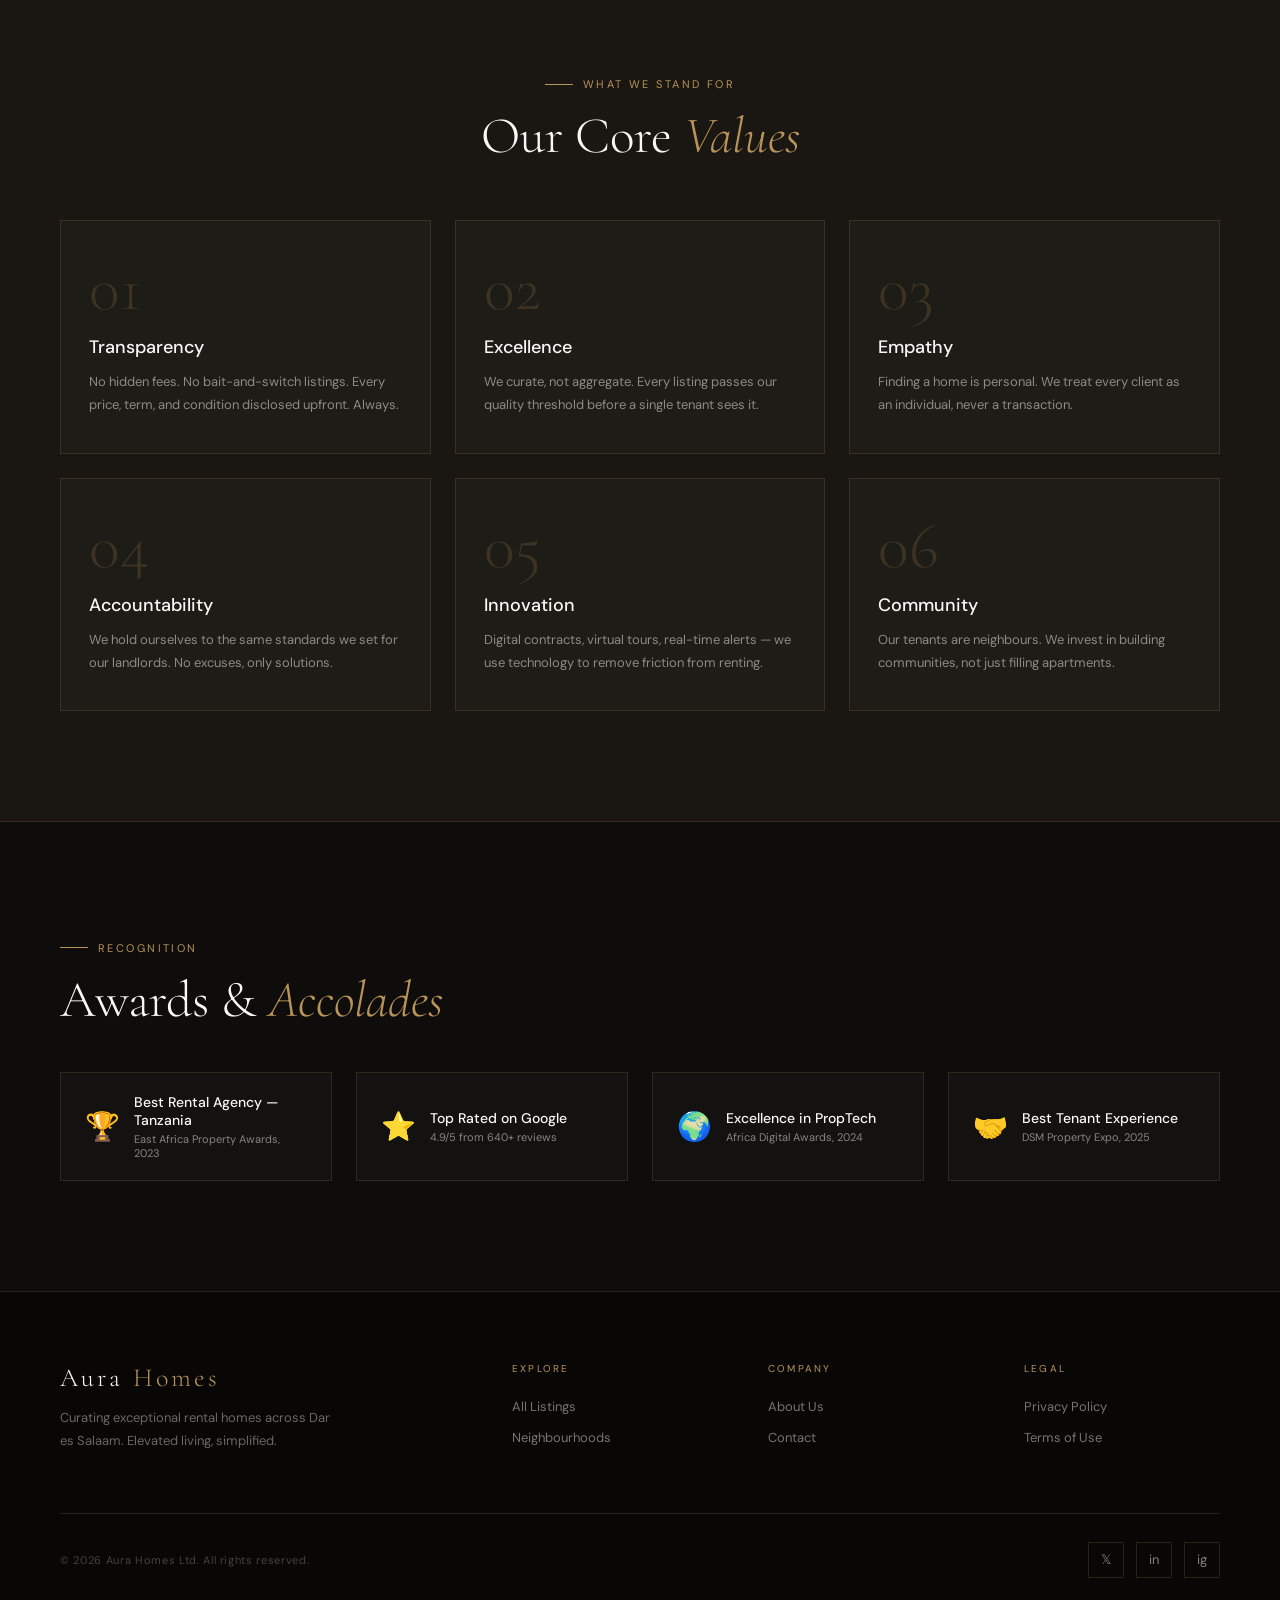
==== commit 9df47342: "Fix CEO image filename from 'KelviKaale' to 'KelvinKaale'" ====
--- a/about.html
+++ b/about.html
@@ -158,7 +158,7 @@
   </div>
   <div class="team-grid">
     <div class="team-card reveal">
-      <img class="team-img" src="KelviKaale.png" alt="CEO"/>
+      <img class="team-img" src="KelvinKaale.png" alt="CEO"/>
       <div class="team-body">
         <div class="team-name">Kelvin Kaale</div>
         <div class="team-role">Co-Founder & CEO</div>
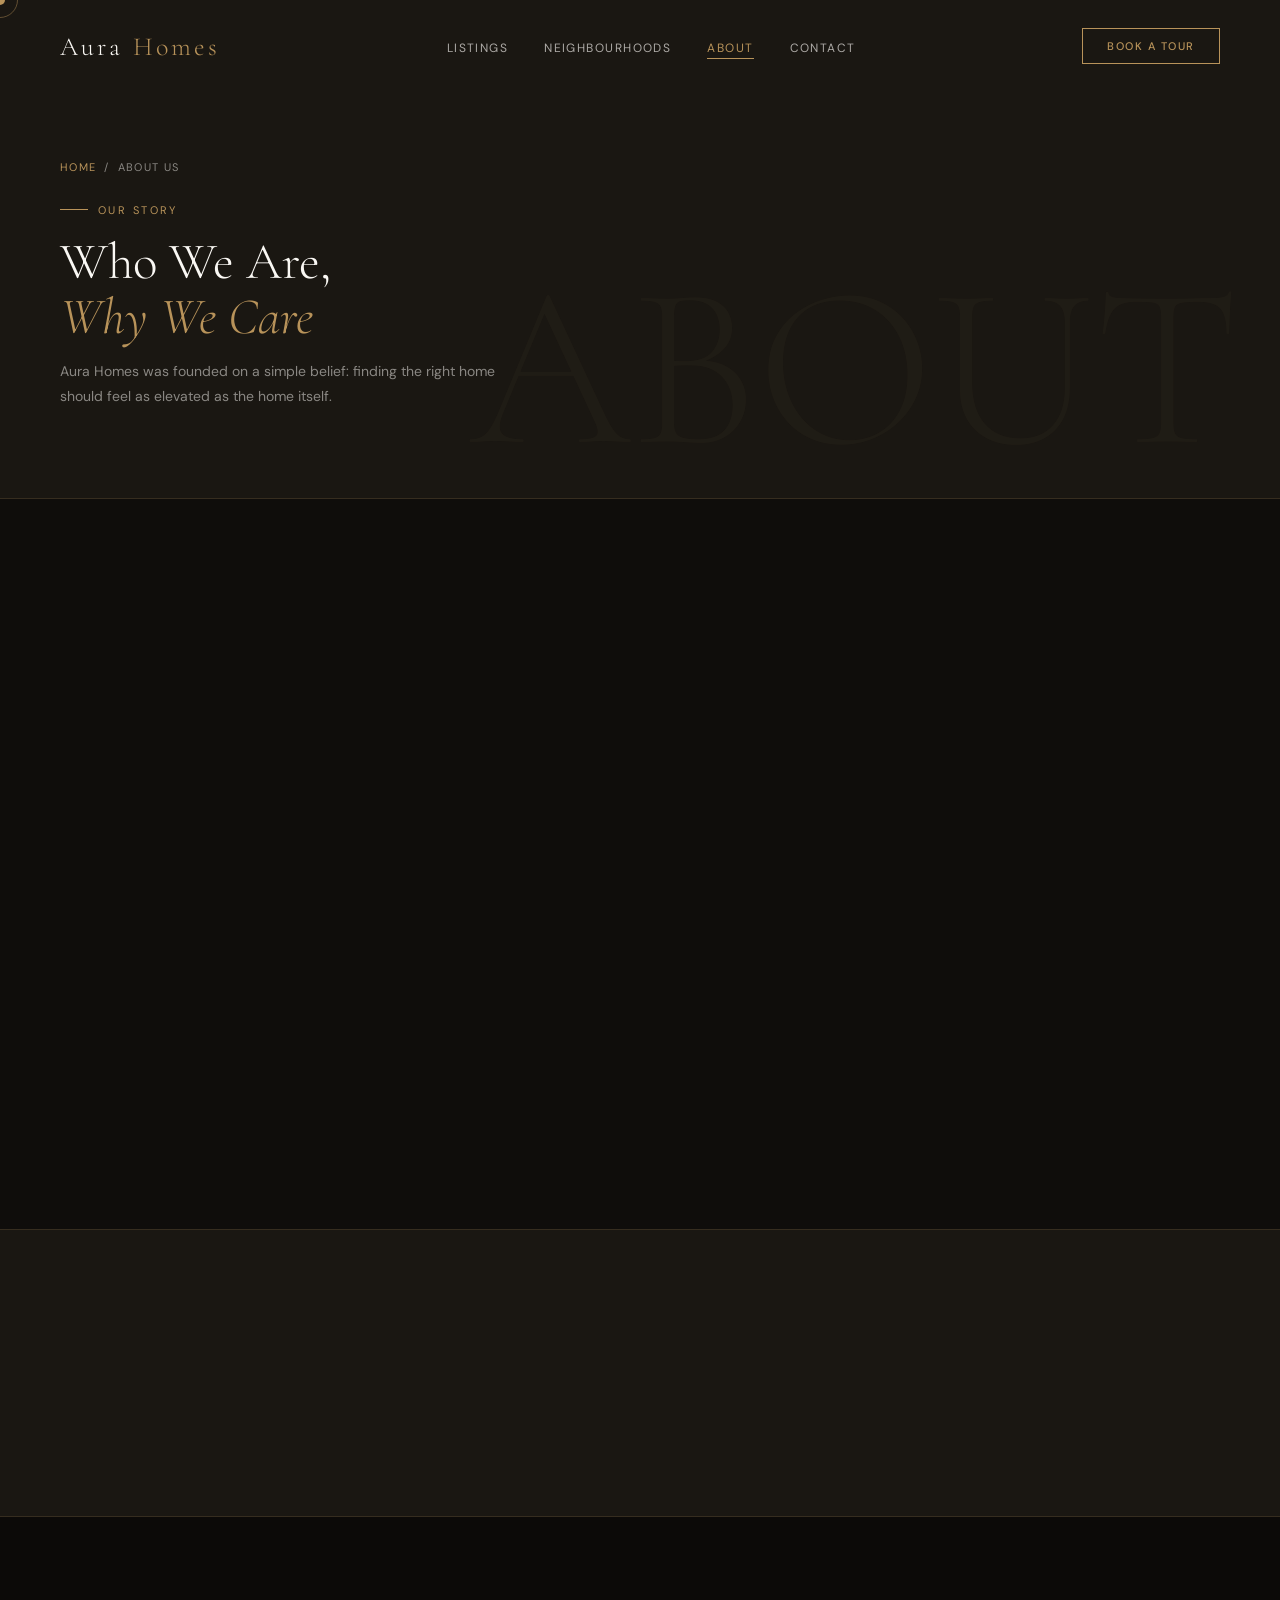
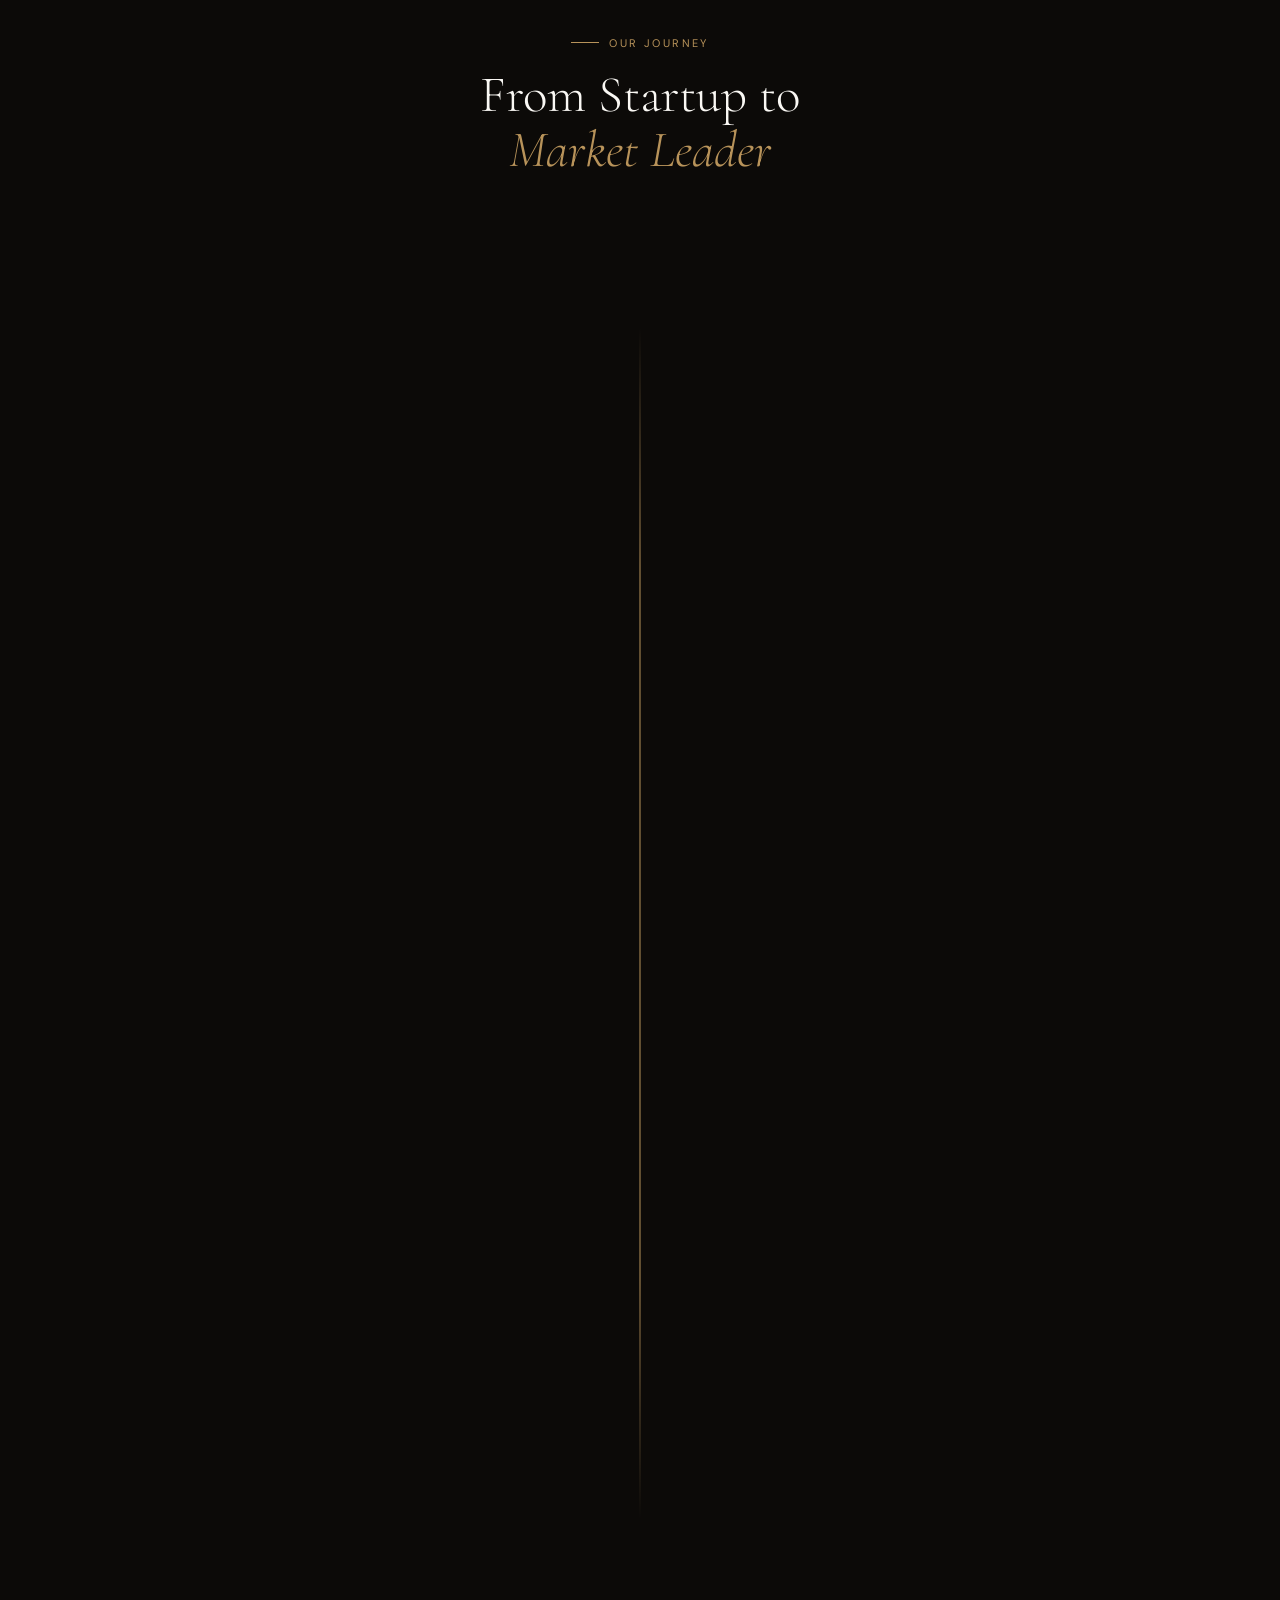
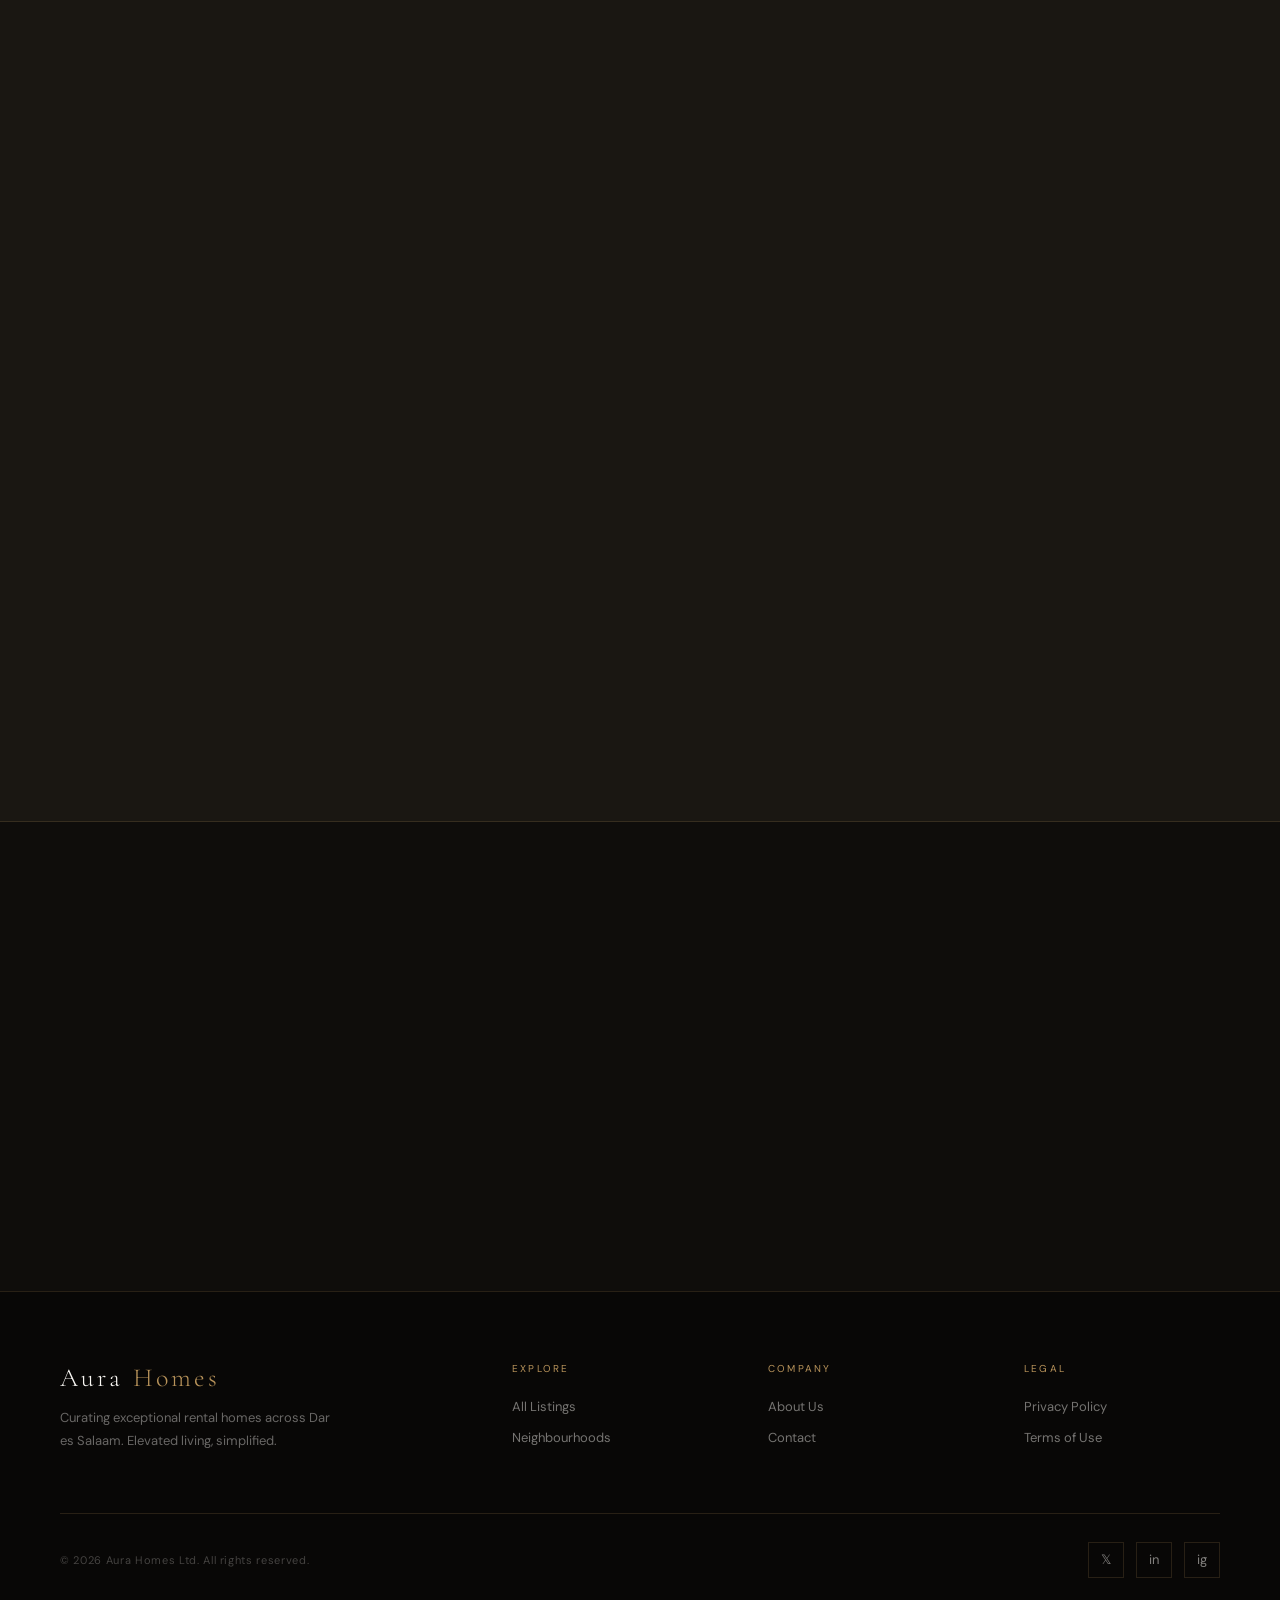
==== commit f10297b0: "Update footer social links with Instagram URL" ====
--- a/about.html
+++ b/about.html
@@ -246,7 +246,7 @@
     <div><div class="footer-col-title">Company</div><ul class="footer-links"><li><a href="about.html">About Us</a></li><li><a href="contact.html">Contact</a></li></ul></div>
     <div><div class="footer-col-title">Legal</div><ul class="footer-links"><li><a href="#">Privacy Policy</a></li><li><a href="#">Terms of Use</a></li></ul></div>
   </div>
-  <div class="footer-bottom"><div class="footer-copy">© 2026 Aura Homes Ltd. All rights reserved.</div><div class="footer-socials"><a href="#" class="social-link">𝕏</a><a href="#" class="social-link">in</a><a href="#" class="social-link">ig</a></div></div>
+  <div class="footer-bottom"><div class="footer-copy">© 2026 Aura Homes Ltd. All rights reserved.</div><div class="footer-socials"><a href="https://www.instagram.com/tech.vinn/" class="social-link">𝕏</a><a href="#" class="social-link">in</a><a href="#" class="social-link">ig</a href="https://www.instagram.com/tech.vinn/></div></div>
 </footer>
 
 <script>
